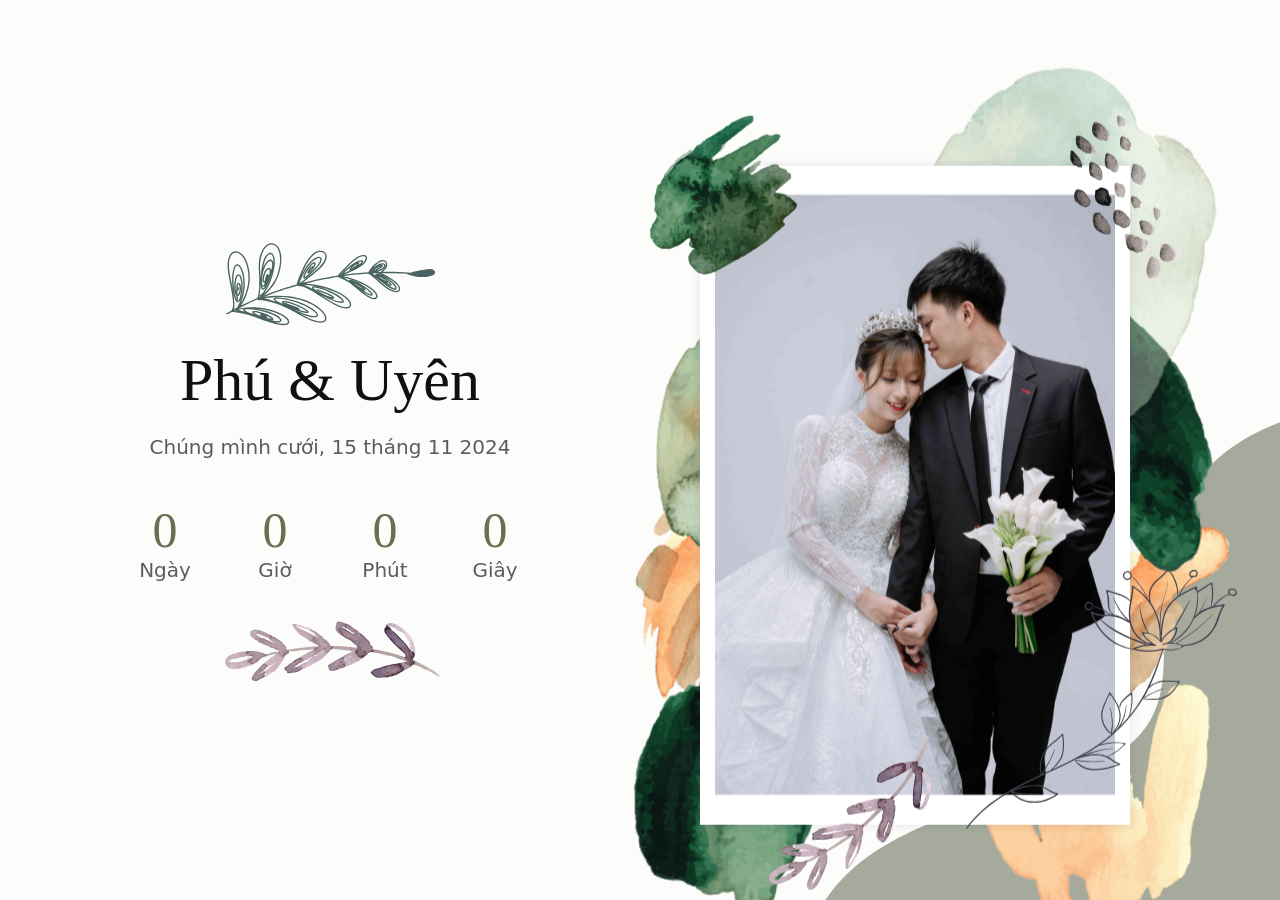
==== index.html @ 3ccbeb2d "update code" ====
<!DOCTYPE html>
<!-- saved from url=(0036)https://vesey.vn/cards/an_lon_nha_2/ -->
<html lang="vi-VN">
  <head>
    <meta http-equiv="Content-Type" content="text/html; charset=UTF-8" />
    <style data-rc-order="prepend" rc-util-key="@ant-design-icons">
      .anticon {
        display: inline-flex;
        align-items: center;
        color: inherit;
        font-style: normal;
        line-height: 0;
        text-align: center;
        text-transform: none;
        vertical-align: -0.125em;
        text-rendering: optimizeLegibility;
        -webkit-font-smoothing: antialiased;
        -moz-osx-font-smoothing: grayscale;
      }

      .anticon > * {
        line-height: 1;
      }

      .anticon svg {
        display: inline-block;
      }

      .anticon::before {
        display: none;
      }

      .anticon .anticon-icon {
        display: block;
      }

      .anticon[tabindex] {
        cursor: pointer;
      }

      .anticon-spin::before,
      .anticon-spin {
        display: inline-block;
        -webkit-animation: loadingCircle 1s infinite linear;
        animation: loadingCircle 1s infinite linear;
      }

      @-webkit-keyframes loadingCircle {
        100% {
          -webkit-transform: rotate(360deg);
          transform: rotate(360deg);
        }
      }

      @keyframes loadingCircle {
        100% {
          -webkit-transform: rotate(360deg);
          transform: rotate(360deg);
        }
      }
    </style>
    <style
      data-rc-order="prependQueue"
      data-rc-priority="-999"
      data-css-hash="f5do9m"
      data-token-hash="1f0slgm"
    >
      :where(.css-4z4arv) a {
        color: #1677ff;
        text-decoration: none;
        background-color: transparent;
        outline: none;
        cursor: pointer;
        transition: color 0.3s;
        -webkit-text-decoration-skip: objects;
      }
      :where(.css-4z4arv) a:hover {
        color: #69b1ff;
      }
      :where(.css-4z4arv) a:active {
        color: #0958d9;
      }
      :where(.css-4z4arv) a:active,
      :where(.css-4z4arv) a:hover {
        text-decoration: none;
        outline: 0;
      }
      :where(.css-4z4arv) a:focus {
        text-decoration: none;
        outline: 0;
      }
      :where(.css-4z4arv) a[disabled] {
        color: rgba(0, 0, 0, 0.25);
        cursor: not-allowed;
      }
    </style>
    <style
      data-rc-order="prependQueue"
      data-rc-priority="-999"
      data-css-hash="k2f51u"
      data-token-hash="1f0slgm"
    >
      :where(.css-4z4arv)[class^="ant-modal"],
      :where(.css-4z4arv)[class*=" ant-modal"] {
        font-family: Inter;
        font-size: 16px;
        box-sizing: border-box;
      }
      :where(.css-4z4arv)[class^="ant-modal"]::before,
      :where(.css-4z4arv)[class*=" ant-modal"]::before,
      :where(.css-4z4arv)[class^="ant-modal"]::after,
      :where(.css-4z4arv)[class*=" ant-modal"]::after {
        box-sizing: border-box;
      }
      :where(.css-4z4arv)[class^="ant-modal"] [class^="ant-modal"],
      :where(.css-4z4arv)[class*=" ant-modal"] [class^="ant-modal"],
      :where(.css-4z4arv)[class^="ant-modal"] [class*=" ant-modal"],
      :where(.css-4z4arv)[class*=" ant-modal"] [class*=" ant-modal"] {
        box-sizing: border-box;
      }
      :where(.css-4z4arv)[class^="ant-modal"] [class^="ant-modal"]::before,
      :where(.css-4z4arv)[class*=" ant-modal"] [class^="ant-modal"]::before,
      :where(.css-4z4arv)[class^="ant-modal"] [class*=" ant-modal"]::before,
      :where(.css-4z4arv)[class*=" ant-modal"] [class*=" ant-modal"]::before,
      :where(.css-4z4arv)[class^="ant-modal"] [class^="ant-modal"]::after,
      :where(.css-4z4arv)[class*=" ant-modal"] [class^="ant-modal"]::after,
      :where(.css-4z4arv)[class^="ant-modal"] [class*=" ant-modal"]::after,
      :where(.css-4z4arv)[class*=" ant-modal"] [class*=" ant-modal"]::after {
        box-sizing: border-box;
      }
      :where(.css-4z4arv).ant-modal-root .ant-modal-wrap-rtl {
        direction: rtl;
      }
      :where(.css-4z4arv).ant-modal-root .ant-modal-centered {
        text-align: center;
      }
      :where(.css-4z4arv).ant-modal-root .ant-modal-centered::before {
        display: inline-block;
        width: 0;
        height: 100%;
        vertical-align: middle;
        content: "";
      }
      :where(.css-4z4arv).ant-modal-root .ant-modal-centered .ant-modal {
        top: 0;
        display: inline-block;
        padding-bottom: 0;
        text-align: start;
        vertical-align: middle;
      }
      @media (max-width: 767px) {
        :where(.css-4z4arv).ant-modal-root .ant-modal {
          max-width: calc(100vw - 16px);
          margin: 8px auto;
        }
        :where(.css-4z4arv).ant-modal-root .ant-modal-centered .ant-modal {
          flex: 1;
        }
      }
      :where(.css-4z4arv).ant-modal {
        box-sizing: border-box;
        margin: 0 auto;
        padding: 0;
        color: #0e2339;
        font-size: 16px;
        line-height: 1.25;
        list-style: none;
        font-family: Inter;
        pointer-events: none;
        position: relative;
        top: 100px;
        width: auto;
        max-width: calc(100vw - 32px);
        padding-bottom: 24px;
      }
      :where(.css-4z4arv).ant-modal .ant-modal-title {
        margin: 0;
        color: #0e2339;
        font-weight: 600;
        font-size: 18px;
        line-height: 1.4444444444444444;
        word-wrap: break-word;
      }
      :where(.css-4z4arv).ant-modal .ant-modal-content {
        position: relative;
        background-color: #ffffff;
        background-clip: padding-box;
        border: 0;
        border-radius: 8px;
        box-shadow: 0 6px 16px 0 rgba(0, 0, 0, 0.08),
          0 3px 6px -4px rgba(0, 0, 0, 0.12), 0 9px 28px 8px rgba(0, 0, 0, 0.05);
        pointer-events: auto;
        padding: 20px 24px;
      }
      :where(.css-4z4arv).ant-modal .ant-modal-close {
        position: absolute;
        top: 7px;
        inset-inline-end: 7px;
        z-index: 1010;
        padding: 0;
        color: rgba(0, 0, 0, 0.45);
        font-weight: 600;
        line-height: 1;
        text-decoration: none;
        background: transparent;
        border-radius: 4px;
        width: 44px;
        height: 44px;
        border: 0;
        outline: 0;
        cursor: pointer;
        transition: color 0.2s, background-color 0.2s;
      }
      :where(.css-4z4arv).ant-modal .ant-modal-close-x {
        display: flex;
        font-size: 18px;
        font-style: normal;
        line-height: 44px;
        justify-content: center;
        text-transform: none;
        text-rendering: auto;
      }
      :where(.css-4z4arv).ant-modal .ant-modal-close:hover {
        color: #0e2339;
        background-color: rgba(0, 0, 0, 0.06);
        text-decoration: none;
      }
      :where(.css-4z4arv).ant-modal .ant-modal-close:active {
        background-color: rgba(0, 0, 0, 0.15);
      }
      :where(.css-4z4arv).ant-modal .ant-modal-close:focus-visible {
        outline: 4px solid #4f46e5;
        outline-offset: 1px;
        transition: outline-offset 0s, outline 0s;
      }
      :where(.css-4z4arv).ant-modal .ant-modal-header {
        color: #0e2339;
        background: #ffffff;
        border-radius: 8px 8px 0 0;
        margin-bottom: 8px;
        padding: 0;
        border-bottom: none;
      }
      :where(.css-4z4arv).ant-modal .ant-modal-body {
        font-size: 16px;
        line-height: 1.25;
        word-wrap: break-word;
        padding: 0;
      }
      :where(.css-4z4arv).ant-modal .ant-modal-footer {
        text-align: end;
        background: transparent;
        margin-top: 12px;
        padding: 0;
        border-top: none;
        border-radius: 0;
      }
      :where(.css-4z4arv).ant-modal .ant-modal-footer > .ant-btn + .ant-btn {
        margin-inline-start: 8px;
      }
      :where(.css-4z4arv).ant-modal .ant-modal-open {
        overflow: hidden;
      }
      :where(.css-4z4arv).ant-modal-pure-panel {
        top: auto;
        padding: 0;
        display: flex;
        flex-direction: column;
      }
      :where(.css-4z4arv).ant-modal-pure-panel .ant-modal-content,
      :where(.css-4z4arv).ant-modal-pure-panel .ant-modal-body,
      :where(.css-4z4arv).ant-modal-pure-panel .ant-modal-confirm-body-wrapper {
        display: flex;
        flex-direction: column;
        flex: auto;
      }
      :where(.css-4z4arv).ant-modal-pure-panel .ant-modal-confirm-body {
        margin-bottom: auto;
      }
      :where(.css-4z4arv).ant-modal-root .ant-modal-wrap-rtl {
        direction: rtl;
      }
      :where(.css-4z4arv).ant-modal-root
        .ant-modal-wrap-rtl
        .ant-modal-confirm-body {
        direction: rtl;
      }
      :where(.css-4z4arv).ant-modal-root .ant-modal.ant-zoom-enter,
      :where(.css-4z4arv).ant-modal-root .ant-modal.ant-zoom-appear {
        transform: none;
        opacity: 0;
        animation-duration: 0.3s;
        user-select: none;
      }
      :where(.css-4z4arv).ant-modal-root
        .ant-modal.ant-zoom-leave
        .ant-modal-content {
        pointer-events: none;
      }
      :where(.css-4z4arv).ant-modal-root .ant-modal-mask {
        position: fixed;
        inset: 0;
        z-index: 1000;
        height: 100%;
        background-color: rgba(0, 0, 0, 0.45);
        pointer-events: none;
      }
      :where(.css-4z4arv).ant-modal-root .ant-modal-mask .ant-modal-hidden {
        display: none;
      }
      :where(.css-4z4arv).ant-modal-root .ant-modal-wrap {
        position: fixed;
        inset: 0;
        z-index: 1000;
        overflow: auto;
        outline: 0;
        -webkit-overflow-scrolling: touch;
      }
      :where(.css-4z4arv).ant-modal-root .ant-fade-enter,
      :where(.css-4z4arv).ant-modal-root .ant-fade-appear {
        animation-duration: 0.2s;
        animation-fill-mode: both;
        animation-play-state: paused;
      }
      :where(.css-4z4arv).ant-modal-root .ant-fade-leave {
        animation-duration: 0.2s;
        animation-fill-mode: both;
        animation-play-state: paused;
      }
      :where(.css-4z4arv).ant-modal-root .ant-fade-enter.ant-fade-enter-active,
      :where(.css-4z4arv).ant-modal-root
        .ant-fade-appear.ant-fade-appear-active {
        animation-name: css-4z4arv-antFadeIn;
        animation-play-state: running;
      }
      :where(.css-4z4arv).ant-modal-root .ant-fade-leave.ant-fade-leave-active {
        animation-name: css-4z4arv-antFadeOut;
        animation-play-state: running;
        pointer-events: none;
      }
      :where(.css-4z4arv).ant-modal-root .ant-fade-enter,
      :where(.css-4z4arv).ant-modal-root .ant-fade-appear {
        opacity: 0;
        animation-timing-function: linear;
      }
      :where(.css-4z4arv).ant-modal-root .ant-fade-leave {
        animation-timing-function: linear;
      }
      :where(.css-4z4arv).ant-zoom-enter,
      :where(.css-4z4arv).ant-zoom-appear {
        animation-duration: 0.2s;
        animation-fill-mode: both;
        animation-play-state: paused;
      }
      :where(.css-4z4arv).ant-zoom-leave {
        animation-duration: 0.2s;
        animation-fill-mode: both;
        animation-play-state: paused;
      }
      :where(.css-4z4arv).ant-zoom-enter.ant-zoom-enter-active,
      :where(.css-4z4arv).ant-zoom-appear.ant-zoom-appear-active {
        animation-name: css-4z4arv-antZoomIn;
        animation-play-state: running;
      }
      :where(.css-4z4arv).ant-zoom-leave.ant-zoom-leave-active {
        animation-name: css-4z4arv-antZoomOut;
        animation-play-state: running;
        pointer-events: none;
      }
      :where(.css-4z4arv).ant-zoom-enter,
      :where(.css-4z4arv).ant-zoom-appear {
        transform: scale(0);
        opacity: 0;
        animation-timing-function: cubic-bezier(0.08, 0.82, 0.17, 1);
      }
      :where(.css-4z4arv).ant-zoom-enter-prepare,
      :where(.css-4z4arv).ant-zoom-appear-prepare {
        transform: none;
      }
      :where(.css-4z4arv).ant-zoom-leave {
        animation-timing-function: cubic-bezier(0.78, 0.14, 0.15, 0.86);
      }
    </style>
    <style
      data-rc-order="prependQueue"
      data-rc-priority="-999"
      data-css-hash="_effect-css-4z4arv-antFadeIn"
    >
      @keyframes css-4z4arv-antFadeIn {
        0% {
          opacity: 0;
        }
        100% {
          opacity: 1;
        }
      }
    </style>
    <style
      data-rc-order="prependQueue"
      data-rc-priority="-999"
      data-css-hash="_effect-css-4z4arv-antFadeOut"
    >
      @keyframes css-4z4arv-antFadeOut {
        0% {
          opacity: 1;
        }
        100% {
          opacity: 0;
        }
      }
    </style>
    <style
      data-rc-order="prependQueue"
      data-rc-priority="-999"
      data-css-hash="_effect-css-4z4arv-antZoomIn"
    >
      @keyframes css-4z4arv-antZoomIn {
        0% {
          transform: scale(0.2);
          opacity: 0;
        }
        100% {
          transform: scale(1);
          opacity: 1;
        }
      }
    </style>
    <style
      data-rc-order="prependQueue"
      data-rc-priority="-999"
      data-css-hash="_effect-css-4z4arv-antZoomOut"
    >
      @keyframes css-4z4arv-antZoomOut {
        0% {
          transform: scale(1);
        }
        100% {
          transform: scale(0.2);
          opacity: 0;
        }
      }
    </style>
    <style
      data-rc-order="prependQueue"
      data-rc-priority="-999"
      data-css-hash="1iuolz2"
      data-token-hash="1f0slgm"
    >
      :where(.css-4z4arv).ant-spin {
        font-family: Inter;
        font-size: 16px;
        box-sizing: border-box;
      }
      :where(.css-4z4arv).ant-spin::before,
      :where(.css-4z4arv).ant-spin::after {
        box-sizing: border-box;
      }
      :where(.css-4z4arv).ant-spin [class^="ant-spin"],
      :where(.css-4z4arv).ant-spin [class*=" ant-spin"] {
        box-sizing: border-box;
      }
      :where(.css-4z4arv).ant-spin [class^="ant-spin"]::before,
      :where(.css-4z4arv).ant-spin [class*=" ant-spin"]::before,
      :where(.css-4z4arv).ant-spin [class^="ant-spin"]::after,
      :where(.css-4z4arv).ant-spin [class*=" ant-spin"]::after {
        box-sizing: border-box;
      }
      :where(.css-4z4arv).ant-spin {
        box-sizing: border-box;
        margin: 0;
        padding: 0;
        color: #4f46e5;
        font-size: 0;
        line-height: 1.25;
        list-style: none;
        font-family: Inter;
        position: absolute;
        display: none;
        text-align: center;
        vertical-align: middle;
        opacity: 0;
        transition: transform 0.3s cubic-bezier(0.78, 0.14, 0.15, 0.86);
      }
      :where(.css-4z4arv).ant-spin-spinning {
        position: static;
        display: inline-block;
        opacity: 1;
      }
      :where(.css-4z4arv).ant-spin .ant-spin-text {
        font-size: 16px;
        padding-top: 7.75px;
      }
      :where(.css-4z4arv).ant-spin-fullscreen {
        position: fixed;
        width: 100vw;
        height: 100vh;
        background-color: rgba(0, 0, 0, 0.45);
        z-index: 1000;
        inset: 0;
        display: flex;
        align-items: center;
        flex-direction: column;
        justify-content: center;
        opacity: 0;
        visibility: hidden;
        transition: all 0.2s;
      }
      :where(.css-4z4arv).ant-spin-fullscreen-show {
        opacity: 1;
        visibility: visible;
      }
      :where(.css-4z4arv).ant-spin-fullscreen .ant-spin-dot .ant-spin-dot-item {
        background-color: #fff;
      }
      :where(.css-4z4arv).ant-spin-fullscreen .ant-spin-text {
        color: #fff;
      }
      :where(.css-4z4arv).ant-spin-nested-loading {
        position: relative;
      }
      :where(.css-4z4arv).ant-spin-nested-loading > div > .ant-spin {
        position: absolute;
        top: 0;
        inset-inline-start: 0;
        z-index: 4;
        display: block;
        width: 100%;
        height: 100%;
        max-height: 400px;
      }
      :where(.css-4z4arv).ant-spin-nested-loading
        > div
        > .ant-spin
        .ant-spin-dot {
        position: absolute;
        top: 50%;
        inset-inline-start: 50%;
        margin: -13.75px;
      }
      :where(.css-4z4arv).ant-spin-nested-loading
        > div
        > .ant-spin
        .ant-spin-text {
        position: absolute;
        top: 50%;
        width: 100%;
        text-shadow: 0 1px 2px #ffffff;
      }
      :where(.css-4z4arv).ant-spin-nested-loading
        > div
        > .ant-spin.ant-spin-show-text
        .ant-spin-dot {
        margin-top: -23.75px;
      }
      :where(.css-4z4arv).ant-spin-nested-loading
        > div
        > .ant-spin-sm
        .ant-spin-dot {
        margin: -9.625px;
      }
      :where(.css-4z4arv).ant-spin-nested-loading
        > div
        > .ant-spin-sm
        .ant-spin-text {
        padding-top: 3.625px;
      }
      :where(.css-4z4arv).ant-spin-nested-loading
        > div
        > .ant-spin-sm.ant-spin-show-text
        .ant-spin-dot {
        margin-top: -19.625px;
      }
      :where(.css-4z4arv).ant-spin-nested-loading
        > div
        > .ant-spin-lg
        .ant-spin-dot {
        margin: -22px;
      }
      :where(.css-4z4arv).ant-spin-nested-loading
        > div
        > .ant-spin-lg
        .ant-spin-text {
        padding-top: 16px;
      }
      :where(.css-4z4arv).ant-spin-nested-loading
        > div
        > .ant-spin-lg.ant-spin-show-text
        .ant-spin-dot {
        margin-top: -32px;
      }
      :where(.css-4z4arv).ant-spin-nested-loading .ant-spin-container {
        position: relative;
        transition: opacity 0.3s;
      }
      :where(.css-4z4arv).ant-spin-nested-loading .ant-spin-container::after {
        position: absolute;
        top: 0;
        inset-inline-end: 0;
        bottom: 0;
        inset-inline-start: 0;
        z-index: 10;
        width: 100%;
        height: 100%;
        background: #ffffff;
        opacity: 0;
        transition: all 0.3s;
        content: "";
        pointer-events: none;
      }
      :where(.css-4z4arv).ant-spin-nested-loading .ant-spin-blur {
        clear: both;
        opacity: 0.5;
        user-select: none;
        pointer-events: none;
      }
      :where(.css-4z4arv).ant-spin-nested-loading .ant-spin-blur::after {
        opacity: 0.4;
        pointer-events: auto;
      }
      :where(.css-4z4arv).ant-spin-tip {
        color: rgba(0, 0, 0, 0.45);
      }
      :where(.css-4z4arv).ant-spin .ant-spin-dot {
        position: relative;
        display: inline-block;
        font-size: 27.5px;
        width: 1em;
        height: 1em;
      }
      :where(.css-4z4arv).ant-spin .ant-spin-dot-item {
        position: absolute;
        display: block;
        width: 12.75px;
        height: 12.75px;
        background-color: #4f46e5;
        border-radius: 100%;
        transform: scale(0.75);
        transform-origin: 50% 50%;
        opacity: 0.3;
        animation-name: css-4z4arv-antSpinMove;
        animation-duration: 1s;
        animation-iteration-count: infinite;
        animation-timing-function: linear;
        animation-direction: alternate;
      }
      :where(.css-4z4arv).ant-spin .ant-spin-dot-item:nth-child(1) {
        top: 0;
        inset-inline-start: 0;
        animation-delay: 0s;
      }
      :where(.css-4z4arv).ant-spin .ant-spin-dot-item:nth-child(2) {
        top: 0;
        inset-inline-end: 0;
        animation-delay: 0.4s;
      }
      :where(.css-4z4arv).ant-spin .ant-spin-dot-item:nth-child(3) {
        inset-inline-end: 0;
        bottom: 0;
        animation-delay: 0.8s;
      }
      :where(.css-4z4arv).ant-spin .ant-spin-dot-item:nth-child(4) {
        bottom: 0;
        inset-inline-start: 0;
        animation-delay: 1.2s;
      }
      :where(.css-4z4arv).ant-spin .ant-spin-dot-spin {
        transform: rotate(45deg);
        animation-name: css-4z4arv-antRotate;
        animation-duration: 1.2s;
        animation-iteration-count: infinite;
        animation-timing-function: linear;
      }
      :where(.css-4z4arv).ant-spin-sm .ant-spin-dot {
        font-size: 19.25px;
      }
      :where(.css-4z4arv).ant-spin-sm .ant-spin-dot i {
        width: 8.625px;
        height: 8.625px;
      }
      :where(.css-4z4arv).ant-spin-lg .ant-spin-dot {
        font-size: 44px;
      }
      :where(.css-4z4arv).ant-spin-lg .ant-spin-dot i {
        width: 20px;
        height: 20px;
      }
      :where(.css-4z4arv).ant-spin.ant-spin-show-text .ant-spin-text {
        display: block;
      }
    </style>
    <style
      data-rc-order="prependQueue"
      data-rc-priority="-999"
      data-css-hash="_effect-css-4z4arv-antSpinMove"
    >
      @keyframes css-4z4arv-antSpinMove {
        to {
          opacity: 1;
        }
      }
    </style>
    <style
      data-rc-order="prependQueue"
      data-rc-priority="-999"
      data-css-hash="_effect-css-4z4arv-antRotate"
    >
      @keyframes css-4z4arv-antRotate {
        to {
          transform: rotate(405deg);
        }
      }
    </style>
    <style
      data-rc-order="prependQueue"
      data-rc-priority="-999"
      data-css-hash="yxun21"
      data-token-hash="101zqmp"
    >
      :where(.css-1okl62o) a {
        color: #1677ff;
        text-decoration: none;
        background-color: transparent;
        outline: none;
        cursor: pointer;
        transition: color 0.3s;
        -webkit-text-decoration-skip: objects;
      }
      :where(.css-1okl62o) a:hover {
        color: #69b1ff;
      }
      :where(.css-1okl62o) a:active {
        color: #0958d9;
      }
      :where(.css-1okl62o) a:active,
      :where(.css-1okl62o) a:hover {
        text-decoration: none;
        outline: 0;
      }
      :where(.css-1okl62o) a:focus {
        text-decoration: none;
        outline: 0;
      }
      :where(.css-1okl62o) a[disabled] {
        color: rgba(0, 0, 0, 0.25);
        cursor: not-allowed;
      }
    </style>
    <style
      data-rc-order="prependQueue"
      data-rc-priority="-999"
      data-css-hash="qofdtq"
      data-token-hash="101zqmp"
    >
      :where(.css-1okl62o)[class^="ant-message"],
      :where(.css-1okl62o)[class*=" ant-message"] {
        font-family: -apple-system, BlinkMacSystemFont, "Segoe UI", Roboto,
          "Helvetica Neue", Arial, "Noto Sans", sans-serif, "Apple Color Emoji",
          "Segoe UI Emoji", "Segoe UI Symbol", "Noto Color Emoji";
        font-size: 14px;
        box-sizing: border-box;
      }
      :where(.css-1okl62o)[class^="ant-message"]::before,
      :where(.css-1okl62o)[class*=" ant-message"]::before,
      :where(.css-1okl62o)[class^="ant-message"]::after,
      :where(.css-1okl62o)[class*=" ant-message"]::after {
        box-sizing: border-box;
      }
      :where(.css-1okl62o)[class^="ant-message"] [class^="ant-message"],
      :where(.css-1okl62o)[class*=" ant-message"] [class^="ant-message"],
      :where(.css-1okl62o)[class^="ant-message"] [class*=" ant-message"],
      :where(.css-1okl62o)[class*=" ant-message"] [class*=" ant-message"] {
        box-sizing: border-box;
      }
      :where(.css-1okl62o)[class^="ant-message"] [class^="ant-message"]::before,
      :where(.css-1okl62o)[class*=" ant-message"]
        [class^="ant-message"]::before,
      :where(.css-1okl62o)[class^="ant-message"]
        [class*=" ant-message"]::before,
      :where(.css-1okl62o)[class*=" ant-message"]
        [class*=" ant-message"]::before,
      :where(.css-1okl62o)[class^="ant-message"] [class^="ant-message"]::after,
      :where(.css-1okl62o)[class*=" ant-message"] [class^="ant-message"]::after,
      :where(.css-1okl62o)[class^="ant-message"] [class*=" ant-message"]::after,
      :where(.css-1okl62o)[class*=" ant-message"]
        [class*=" ant-message"]::after {
        box-sizing: border-box;
      }
      :where(.css-1okl62o).ant-message {
        box-sizing: border-box;
        margin: 0;
        padding: 0;
        color: rgba(0, 0, 0, 0.88);
        font-size: 14px;
        line-height: 1.5714285714285714;
        list-style: none;
        font-family: -apple-system, BlinkMacSystemFont, "Segoe UI", Roboto,
          "Helvetica Neue", Arial, "Noto Sans", sans-serif, "Apple Color Emoji",
          "Segoe UI Emoji", "Segoe UI Symbol", "Noto Color Emoji";
        position: fixed;
        top: 8px;
        width: 100%;
        pointer-events: none;
        z-index: 2010;
      }
      :where(.css-1okl62o).ant-message .ant-message-move-up {
        animation-fill-mode: forwards;
      }
      :where(.css-1okl62o).ant-message .ant-message-move-up-appear,
      :where(.css-1okl62o).ant-message .ant-message-move-up-enter {
        animation-name: css-1okl62o-MessageMoveIn;
        animation-duration: 0.3s;
        animation-play-state: paused;
        animation-timing-function: cubic-bezier(0.78, 0.14, 0.15, 0.86);
      }
      :where(.css-1okl62o).ant-message
        .ant-message-move-up-appear.ant-message-move-up-appear-active,
      :where(.css-1okl62o).ant-message
        .ant-message-move-up-enter.ant-message-move-up-enter-active {
        animation-play-state: running;
      }
      :where(.css-1okl62o).ant-message .ant-message-move-up-leave {
        animation-name: css-1okl62o-MessageMoveOut;
        animation-duration: 0.3s;
        animation-play-state: paused;
        animation-timing-function: cubic-bezier(0.78, 0.14, 0.15, 0.86);
      }
      :where(.css-1okl62o).ant-message
        .ant-message-move-up-leave.ant-message-move-up-leave-active {
        animation-play-state: running;
      }
      :where(.css-1okl62o).ant-message-rtl {
        direction: rtl;
      }
      :where(.css-1okl62o).ant-message-rtl span {
        direction: rtl;
      }
      :where(.css-1okl62o).ant-message .ant-message-notice-wrapper {
        padding: 8px;
        text-align: center;
      }
      :where(.css-1okl62o).ant-message
        .ant-message-notice-wrapper
        .ant-message-custom-content
        > .anticon {
        vertical-align: text-bottom;
        margin-inline-end: 8px;
        font-size: 16px;
      }
      :where(.css-1okl62o).ant-message
        .ant-message-notice-wrapper
        .ant-message-notice-content {
        display: inline-block;
        padding: 9px 12px;
        background: #ffffff;
        border-radius: 8px;
        box-shadow: 0 6px 16px 0 rgba(0, 0, 0, 0.08),
          0 3px 6px -4px rgba(0, 0, 0, 0.12), 0 9px 28px 8px rgba(0, 0, 0, 0.05);
        pointer-events: all;
      }
      :where(.css-1okl62o).ant-message
        .ant-message-notice-wrapper
        .ant-message-success
        > .anticon {
        color: #52c41a;
      }
      :where(.css-1okl62o).ant-message
        .ant-message-notice-wrapper
        .ant-message-error
        > .anticon {
        color: #ff4d4f;
      }
      :where(.css-1okl62o).ant-message
        .ant-message-notice-wrapper
        .ant-message-warning
        > .anticon {
        color: #faad14;
      }
      :where(.css-1okl62o).ant-message
        .ant-message-notice-wrapper
        .ant-message-info
        > .anticon,
      :where(.css-1okl62o).ant-message
        .ant-message-notice-wrapper
        .ant-message-loading
        > .anticon {
        color: #1677ff;
      }
      :where(.css-1okl62o).ant-message-notice-pure-panel {
        padding: 0;
        text-align: start;
      }
      :where(.css-1okl62o).ant-message-notice-pure-panel
        .ant-message-custom-content
        > .anticon {
        vertical-align: text-bottom;
        margin-inline-end: 8px;
        font-size: 16px;
      }
      :where(.css-1okl62o).ant-message-notice-pure-panel
        .ant-message-notice-content {
        display: inline-block;
        padding: 9px 12px;
        background: #ffffff;
        border-radius: 8px;
        box-shadow: 0 6px 16px 0 rgba(0, 0, 0, 0.08),
          0 3px 6px -4px rgba(0, 0, 0, 0.12), 0 9px 28px 8px rgba(0, 0, 0, 0.05);
        pointer-events: all;
      }
      :where(.css-1okl62o).ant-message-notice-pure-panel
        .ant-message-success
        > .anticon {
        color: #52c41a;
      }
      :where(.css-1okl62o).ant-message-notice-pure-panel
        .ant-message-error
        > .anticon {
        color: #ff4d4f;
      }
      :where(.css-1okl62o).ant-message-notice-pure-panel
        .ant-message-warning
        > .anticon {
        color: #faad14;
      }
      :where(.css-1okl62o).ant-message-notice-pure-panel
        .ant-message-info
        > .anticon,
      :where(.css-1okl62o).ant-message-notice-pure-panel
        .ant-message-loading
        > .anticon {
        color: #1677ff;
      }
    </style>
    <style
      data-rc-order="prependQueue"
      data-rc-priority="-999"
      data-css-hash="_effect-css-1okl62o-MessageMoveIn"
    >
      @keyframes css-1okl62o-MessageMoveIn {
        0% {
          padding: 0;
          transform: translateY(-100%);
          opacity: 0;
        }
        100% {
          padding: 8px;
          transform: translateY(0);
          opacity: 1;
        }
      }
    </style>
    <style
      data-rc-order="prependQueue"
      data-rc-priority="-999"
      data-css-hash="_effect-css-1okl62o-MessageMoveOut"
    >
      @keyframes css-1okl62o-MessageMoveOut {
        0% {
          max-height: 150px;
          padding: 8px;
          opacity: 1;
        }
        100% {
          max-height: 0;
          padding: 0;
          opacity: 0;
        }
      }
    </style>
    <style
      data-rc-order="prependQueue"
      data-css-hash="umq6rs"
      data-token-hash="101zqmp"
    >
      .anticon {
        display: inline-flex;
        align-items: center;
        color: inherit;
        font-style: normal;
        line-height: 0;
        text-align: center;
        text-transform: none;
        vertical-align: -0.125em;
        text-rendering: optimizeLegibility;
        -webkit-font-smoothing: antialiased;
        -moz-osx-font-smoothing: grayscale;
      }
      .anticon > * {
        line-height: 1;
      }
      .anticon svg {
        display: inline-block;
      }
      .anticon .anticon .anticon-icon {
        display: block;
      }
    </style>
    <style
      data-rc-order="prependQueue"
      data-css-hash="70yzuz"
      data-token-hash="1f0slgm"
    >
      .anticon {
        display: inline-flex;
        align-items: center;
        color: inherit;
        font-style: normal;
        line-height: 0;
        text-align: center;
        text-transform: none;
        vertical-align: -0.125em;
        text-rendering: optimizeLegibility;
        -webkit-font-smoothing: antialiased;
        -moz-osx-font-smoothing: grayscale;
      }
      .anticon > * {
        line-height: 1;
      }
      .anticon svg {
        display: inline-block;
      }
      .anticon .anticon .anticon-icon {
        display: block;
      }
    </style>
    <!-- <meta
      name="facebook-domain-verification"
      content="uel1swz0ra6li3xf54dh54crtvix6v"
    /> -->
    <!-- <meta name="viewport" content="width=device-width,initial-scale=1" /> -->
    <link rel="apple-touch-icon" href="https://vesey.vn/apple-touch-icon.png" />
    <link
      rel="icon"
      type="image/png"
      sizes="32x32"
      href="https://vesey.vn/favicon-32x32.png"
    />
    <link
      rel="icon"
      type="image/png"
      sizes="16x16"
      href="https://vesey.vn/favicon-16x16.png"
    />
    <link rel="icon" href="https://vesey.vn/favicon.ico" />
    <title>
      Đức @ Tài | Thiệp cưới online | Tạo thiệp cưới điện tử | vesey.vn
    </title>
    <!-- <meta name="robots" content="index,follow" />
    <meta name="description" content="Chúng mình cưới - 10/10/2024 00:03" />
    <meta property="og:title" content="Đức @ Tài" />
    <meta
      property="og:description"
      content="Chúng mình cưới - 10/10/2024 00:03"
    />
    <meta property="og:locale" content="vi-VN" />
    <meta property="og:site_name" content="Vesey.vn" />
    <meta name="next-head-count" content="14" /> -->
    <link
      data-next-font=""
      rel="preconnect"
      href="https://vesey.vn/"
      crossorigin="anonymous"
    />
    <link
      rel="preload"
      href="./Đức @ Tài _ Thiệp cưới online _ Tạo thiệp cưới điện tử _ vesey.vn_files/a5a7d7f2d8b48456.css"
      as="style"
    />
    <link
      rel="stylesheet"
      href="./Đức @ Tài _ Thiệp cưới online _ Tạo thiệp cưới điện tử _ vesey.vn_files/a5a7d7f2d8b48456.css"
      data-n-g=""
    />
    <noscript data-n-css=""></noscript>
    <script
      defer=""
      nomodule=""
      src="./Đức @ Tài _ Thiệp cưới online _ Tạo thiệp cưới điện tử _ vesey.vn_files/polyfills-c67a75d1b6f99dc8.js"
    ></script>
    <script
      src="./Đức @ Tài _ Thiệp cưới online _ Tạo thiệp cưới điện tử _ vesey.vn_files/webpack-0696408433a4bb82.js"
      defer=""
    ></script>
    <script
      src="./Đức @ Tài _ Thiệp cưới online _ Tạo thiệp cưới điện tử _ vesey.vn_files/framework-ca706bf673a13738.js"
      defer=""
    ></script>
    <script
      src="./Đức @ Tài _ Thiệp cưới online _ Tạo thiệp cưới điện tử _ vesey.vn_files/main-94cdf475e0289128.js"
      defer=""
    ></script>
    <script
      src="./Đức @ Tài _ Thiệp cưới online _ Tạo thiệp cưới điện tử _ vesey.vn_files/_app-53f41f197775aaed.js"
      defer=""
    ></script>
    <script
      src="./Đức @ Tài _ Thiệp cưới online _ Tạo thiệp cưới điện tử _ vesey.vn_files/2962-ab1cfeb144782d95.js"
      defer=""
    ></script>
    <script
      src="./Đức @ Tài _ Thiệp cưới online _ Tạo thiệp cưới điện tử _ vesey.vn_files/[slug]-4111c38726e47059.js"
      defer=""
    ></script>
    <script
      src="./Đức @ Tài _ Thiệp cưới online _ Tạo thiệp cưới điện tử _ vesey.vn_files/_buildManifest.js"
      defer=""
    ></script>
    <script
      src="./Đức @ Tài _ Thiệp cưới online _ Tạo thiệp cưới điện tử _ vesey.vn_files/_ssgManifest.js"
      defer=""
    ></script>
    <script
      src="./Đức @ Tài _ Thiệp cưới online _ Tạo thiệp cưới điện tử _ vesey.vn_files/script.js"
      defer=""
      data-sdkn="@vercel/speed-insights/next"
      data-sdkv="1.0.1"
      data-route="/cards/[slug]/"
    ></script>
  </head>
  <body class="pace-done">
    <div class="pace pace-inactive">
      <div
        class="pace-progress"
        data-progress-text="100%"
        data-progress="99"
        style="transform: translate3d(100%, 0px, 0px)"
      >
        <div class="pace-progress-inner"></div>
      </div>
      <div class="pace-activity"></div>
    </div>
    <div id="__next">
      <link
        rel="stylesheet"
        href="./Đức @ Tài _ Thiệp cưới online _ Tạo thiệp cưới điện tử _ vesey.vn_files/pace-theme-default.min.css"
      /><!--$--><!--/$-->
      <div class="ant-spin-nested-loading css-4z4arv">
        <div class="ant-spin-container">
          <div class="h-screen w-full overflow-hidden">
            <iframe
              class="h-screen border-0 w-full"
              src="./Đức @ Tài _ Thiệp cưới online _ Tạo thiệp cưới điện tử _ vesey.vn_files/live-html.html"
            ></iframe>
          </div>
        </div>
      </div>
    </div>
    <script id="__NEXT_DATA__" type="application/json">
      {
        "props": {
          "pageProps": {
            "ogData": {
              "name": "Đức @ Tài",
              "image": null,
              "description": "Chúng mình cưới - 10/10/2024 00:03"
            }
          },
          "__N_SSP": true
        },
        "page": "/cards/[slug]",
        "query": { "slug": "an_lon_nha_2" },
        "buildId": "7BO8J3ctAwbXWuVUl7z53",
        "isFallback": false,
        "isExperimentalCompile": false,
        "gssp": true,
        "scriptLoader": []
      }
    </script>
    <script
      src="./Đức @ Tài _ Thiệp cưới online _ Tạo thiệp cưới điện tử _ vesey.vn_files/pace.min.js"
      data-nscript="afterInteractive"
    ></script>
    <script id="_next-gtm-init" data-nscript="afterInteractive">
      (function (w, l) {
        w[l] = w[l] || [];
        w[l].push({ "gtm.start": new Date().getTime(), event: "gtm.js" });
      })(window, "dataLayer");
    </script>
    <script
      src="./Đức @ Tài _ Thiệp cưới online _ Tạo thiệp cưới điện tử _ vesey.vn_files/gtm.js"
      id="_next-gtm"
      data-ntpc="GTM"
      data-nscript="afterInteractive"
    ></script>
    <script id="_next-ga-init" data-nscript="afterInteractive">
      window["dataLayer"] = window["dataLayer"] || [];
      function gtag() {
        window["dataLayer"].push(arguments);
      }
      gtag("js", new Date());

      gtag("config", "G-9B46FHDMW6");
    </script>
    <script
      src="./Đức @ Tài _ Thiệp cưới online _ Tạo thiệp cưới điện tử _ vesey.vn_files/js"
      id="_next-ga"
      data-nscript="afterInteractive"
    ></script>
    <next-route-announcer
      ><p
        aria-live="assertive"
        id="__next-route-announcer__"
        role="alert"
        style="
          border: 0px;
          clip: rect(0px, 0px, 0px, 0px);
          height: 1px;
          margin: -1px;
          overflow: hidden;
          padding: 0px;
          position: absolute;
          top: 0px;
          width: 1px;
          white-space: nowrap;
          overflow-wrap: normal;
        "
      ></p
    ></next-route-announcer>
  </body>
</html>
---- Đức @ Tài _ Thiệp cưới online _ Tạo thiệp cưới điện tử _ vesey.vn_files/a5a7d7f2d8b48456.css ----
@import url("https://fonts.googleapis.com/css2?family=Inter:wght@300;400;500;600;800&family=Open+Sans:ital,wght@0,300..800;1,300..800&display=swap");html{font-family:Inter,sans-serif}body{overflow-x:hidden}a{-webkit-text-decoration-line:none;text-decoration-line:none}.container{padding-left:1rem;padding-right:1rem}@media (min-width:640px){.container{padding-left:0;padding-right:0}}*,:after,:before{--tw-border-spacing-x:0;--tw-border-spacing-y:0;--tw-translate-x:0;--tw-translate-y:0;--tw-rotate:0;--tw-skew-x:0;--tw-skew-y:0;--tw-scale-x:1;--tw-scale-y:1;--tw-pan-x: ;--tw-pan-y: ;--tw-pinch-zoom: ;--tw-scroll-snap-strictness:proximity;--tw-ordinal: ;--tw-slashed-zero: ;--tw-numeric-figure: ;--tw-numeric-spacing: ;--tw-numeric-fraction: ;--tw-ring-inset: ;--tw-ring-offset-width:0px;--tw-ring-offset-color:#fff;--tw-ring-color:rgba(66,153,225,.5);--tw-ring-offset-shadow:0 0 #0000;--tw-ring-shadow:0 0 #0000;--tw-shadow:0 0 #0000;--tw-shadow-colored:0 0 #0000;--tw-blur: ;--tw-brightness: ;--tw-contrast: ;--tw-grayscale: ;--tw-hue-rotate: ;--tw-invert: ;--tw-saturate: ;--tw-sepia: ;--tw-drop-shadow: ;--tw-backdrop-blur: ;--tw-backdrop-brightness: ;--tw-backdrop-contrast: ;--tw-backdrop-grayscale: ;--tw-backdrop-hue-rotate: ;--tw-backdrop-invert: ;--tw-backdrop-opacity: ;--tw-backdrop-saturate: ;--tw-backdrop-sepia: }::backdrop{--tw-border-spacing-x:0;--tw-border-spacing-y:0;--tw-translate-x:0;--tw-translate-y:0;--tw-rotate:0;--tw-skew-x:0;--tw-skew-y:0;--tw-scale-x:1;--tw-scale-y:1;--tw-pan-x: ;--tw-pan-y: ;--tw-pinch-zoom: ;--tw-scroll-snap-strictness:proximity;--tw-ordinal: ;--tw-slashed-zero: ;--tw-numeric-figure: ;--tw-numeric-spacing: ;--tw-numeric-fraction: ;--tw-ring-inset: ;--tw-ring-offset-width:0px;--tw-ring-offset-color:#fff;--tw-ring-color:rgba(66,153,225,.5);--tw-ring-offset-shadow:0 0 #0000;--tw-ring-shadow:0 0 #0000;--tw-shadow:0 0 #0000;--tw-shadow-colored:0 0 #0000;--tw-blur: ;--tw-brightness: ;--tw-contrast: ;--tw-grayscale: ;--tw-hue-rotate: ;--tw-invert: ;--tw-saturate: ;--tw-sepia: ;--tw-drop-shadow: ;--tw-backdrop-blur: ;--tw-backdrop-brightness: ;--tw-backdrop-contrast: ;--tw-backdrop-grayscale: ;--tw-backdrop-hue-rotate: ;--tw-backdrop-invert: ;--tw-backdrop-opacity: ;--tw-backdrop-saturate: ;--tw-backdrop-sepia: }a{color:rgb(99 102 241/var(--tw-text-opacity))}a,a:hover{--tw-text-opacity:1}a:hover{color:rgb(79 70 229/var(--tw-text-opacity))}a{font-weight:500}.container{width:100%}@media (min-width:640px){.container{max-width:640px}}@media (min-width:768px){.container{max-width:768px}}@media (min-width:1024px){.container{max-width:1024px}}@media (min-width:1280px){.container{max-width:1280px}}@media (min-width:1536px){.container{max-width:1536px}}.sr-only{clip:rect(0,0,0,0);border-width:0;height:1px;margin:-1px;overflow:hidden;padding:0;position:absolute;white-space:nowrap;width:1px}.pointer-events-none{pointer-events:none}.pointer-events-auto{pointer-events:auto}.\!visible{visibility:visible!important}.visible{visibility:visible}.invisible{visibility:hidden}.static{position:static}.fixed{position:fixed}.absolute{position:absolute}.relative{position:relative}.sticky{position:sticky}.-inset-0{inset:0}.-inset-0\.5{inset:-.125rem}.inset-0{inset:0}.inset-x-0{left:0;right:0}.inset-y-0{top:0}.bottom-0,.inset-y-0{bottom:0}.left-0{left:0}.left-2\/4{left:50%}.left-\[10px\]{left:10px}.left-\[256px\]{left:256px}.left-\[50\%\]{left:50%}.right-0{right:0}.right-\[15px\]{right:15px}.right-\[30px\]{right:30px}.right-\[calc\(28rem\)\]{right:28rem}.right-\[calc\(32rem\)\]{right:32rem}.top-0{top:0}.top-\[20px\]{top:20px}.top-\[27px\]{top:27px}.top-\[7px\]{top:7px}.top-\[8dvh\]{top:8dvh}.isolate{isolation:isolate}.-z-10{z-index:-10}.z-10{z-index:10}.z-20{z-index:20}.z-50{z-index:50}.z-\[2009\]{z-index:2009}.z-\[999\]{z-index:999}.order-none{order:0}.col-span-2{grid-column:span 2/span 2}.col-span-6{grid-column:span 6/span 6}.-m-1{margin:-.25rem}.-m-1\.5{margin:-.375rem}.-m-2{margin:-.5rem}.-m-px{margin:-1px}.m-0{margin:0}.m-4{margin:1rem}.m-\[1px\]{margin:1px}.m-\[1rem\]{margin:1rem}.-mx-3{margin-left:-.75rem;margin-right:-.75rem}.-my-6{margin-bottom:-1.5rem;margin-top:-1.5rem}.mx-0{margin-left:0;margin-right:0}.mx-1{margin-left:.25rem;margin-right:.25rem}.mx-2{margin-left:.5rem;margin-right:.5rem}.mx-4{margin-left:1rem;margin-right:1rem}.mx-auto{margin-left:auto;margin-right:auto}.my-1{margin-bottom:.25rem;margin-top:.25rem}.my-16{margin-bottom:4rem;margin-top:4rem}.my-2{margin-bottom:.5rem;margin-top:.5rem}.my-4{margin-bottom:1rem;margin-top:1rem}.my-6{margin-bottom:1.5rem;margin-top:1.5rem}.my-7{margin-bottom:1.75rem;margin-top:1.75rem}.my-8{margin-bottom:2rem;margin-top:2rem}.\!mt-2{margin-top:.5rem!important}.-mt-8{margin-top:-2rem}.-mt-\[50px\]{margin-top:-50px}.mb-10{margin-bottom:2.5rem}.mb-2{margin-bottom:.5rem}.mb-20{margin-bottom:5rem}.mb-4{margin-bottom:1rem}.mb-5{margin-bottom:1.25rem}.mb-6{margin-bottom:1.5rem}.mb-8{margin-bottom:2rem}.ml-0{margin-left:0}.ml-3{margin-left:.75rem}.ml-4{margin-left:1rem}.mr-0{margin-right:0}.mr-1{margin-right:.25rem}.mr-2{margin-right:.5rem}.mr-3{margin-right:.75rem}.mt-0{margin-top:0}.mt-1{margin-top:.25rem}.mt-10{margin-top:2.5rem}.mt-12{margin-top:3rem}.mt-16{margin-top:4rem}.mt-2{margin-top:.5rem}.mt-20{margin-top:5rem}.mt-24{margin-top:6rem}.mt-3{margin-top:.75rem}.mt-32{margin-top:8rem}.mt-36{margin-top:9rem}.mt-4{margin-top:1rem}.mt-40{margin-top:10rem}.mt-5{margin-top:1.25rem}.mt-56{margin-top:14rem}.mt-6{margin-top:1.5rem}.mt-7{margin-top:1.75rem}.mt-8{margin-top:2rem}.mt-\[-3px\]{margin-top:-3px}.mt-\[-5px\]{margin-top:-5px}.mt-\[150px\]{margin-top:150px}.mt-\[50px\]{margin-top:50px}.box-border{box-sizing:border-box}.line-clamp-3{-webkit-box-orient:vertical;-webkit-line-clamp:3;display:-webkit-box;overflow:hidden}.block{display:block}.inline-block{display:inline-block}.inline{display:inline}.flex{display:flex}.inline-flex{display:inline-flex}.table{display:table}.flow-root{display:flow-root}.grid{display:grid}.\!hidden{display:none!important}.hidden{display:none}.\!h-\[100dvh\]{height:100dvh!important}.h-10{height:2.5rem}.h-11{height:2.75rem}.h-16{height:4rem}.h-24{height:6rem}.h-5{height:1.25rem}.h-6{height:1.5rem}.h-7{height:1.75rem}.h-8{height:2rem}.h-\[0\.9rem\]{height:.9rem}.h-\[100px\]{height:100px}.h-\[120px\]{height:120px}.h-\[200px\]{height:200px}.h-\[20px\]{height:20px}.h-\[300px\]{height:300px}.h-\[35px\]{height:35px}.h-\[400px\]{height:400px}.h-\[64rem\]{height:64rem}.h-\[calc\(100vh-101px\)\]{height:calc(100vh - 101px)}.h-\[calc\(100vh-77px\)\]{height:calc(100vh - 77px)}.h-auto{height:auto}.h-full{height:100%}.h-px{height:1px}.h-screen{height:100vh;height:100dvh}.min-h-\[450px\]{min-height:450px}.min-h-screen{min-height:100vh}.\!w-full{width:100%!important}.w-10{width:2.5rem}.w-11{width:2.75rem}.w-24{width:6rem}.w-44{width:11rem}.w-5{width:1.25rem}.w-6{width:1.5rem}.w-80{width:20rem}.w-\[130px\]{width:130px}.w-\[200px\]{width:200px}.w-\[20px\]{width:20px}.w-\[256px\]{width:256px}.w-\[300px\]{width:300px}.w-\[350px\]{width:350px}.w-\[35px\]{width:35px}.w-auto{width:auto}.w-full{width:100%}.w-px{width:1px}.min-w-\[170px\]{min-width:170px}.min-w-\[300px\]{min-width:300px}.min-w-\[800px\]{min-width:800px}.min-w-\[9\.5rem\]{min-width:9.5rem}.min-w-full{min-width:100%}.max-w-2xl{max-width:42rem}.max-w-3xl{max-width:48rem}.max-w-4xl{max-width:56rem}.max-w-6xl{max-width:72rem}.max-w-7xl{max-width:80rem}.max-w-\[80\%\]{max-width:80%}.max-w-\[9\.5rem\]{max-width:9.5rem}.max-w-full{max-width:100%}.max-w-none{max-width:none}.max-w-screen-xl{max-width:1280px}.max-w-sm{max-width:24rem}.max-w-xl{max-width:36rem}.flex-1{flex:1 1 0%}.flex-\[\.3\]{flex:.3}.flex-\[\.7\]{flex:.7}.flex-auto{flex:1 1 auto}.flex-none{flex:none}.shrink{flex-shrink:1}.shrink-0{flex-shrink:0}.grow{flex-grow:1}.translate-x-\[-256px\]{--tw-translate-x:-256px}.translate-x-\[-256px\],.translate-x-\[-50\%\]{transform:translate(var(--tw-translate-x),var(--tw-translate-y)) rotate(var(--tw-rotate)) skewX(var(--tw-skew-x)) skewY(var(--tw-skew-y)) scaleX(var(--tw-scale-x)) scaleY(var(--tw-scale-y))}.translate-x-\[-50\%\]{--tw-translate-x:-50%}.rotate-\[30deg\]{--tw-rotate:30deg}.rotate-\[30deg\],.transform{transform:translate(var(--tw-translate-x),var(--tw-translate-y)) rotate(var(--tw-rotate)) skewX(var(--tw-skew-x)) skewY(var(--tw-skew-y)) scaleX(var(--tw-scale-x)) scaleY(var(--tw-scale-y))}.transform-gpu{transform:translate3d(var(--tw-translate-x),var(--tw-translate-y),0) rotate(var(--tw-rotate)) skewX(var(--tw-skew-x)) skewY(var(--tw-skew-y)) scaleX(var(--tw-scale-x)) scaleY(var(--tw-scale-y))}.animate-\[glow_2s_linear_infinite\]{animation:glow 2s linear infinite}.cursor-not-allowed{cursor:not-allowed}.cursor-pointer{cursor:pointer}.select-none{-webkit-user-select:none;-moz-user-select:none;user-select:none}.resize{resize:both}.list-decimal{list-style-type:decimal}.list-none{list-style-type:none}.\!appearance-none{-webkit-appearance:none!important;-moz-appearance:none!important;appearance:none!important}.grid-cols-1{grid-template-columns:repeat(1,minmax(0,1fr))}.grid-cols-2{grid-template-columns:repeat(2,minmax(0,1fr))}.grid-rows-3{grid-template-rows:repeat(3,minmax(0,1fr))}.flex-row{flex-direction:row}.flex-col{flex-direction:column}.flex-col-reverse{flex-direction:column-reverse}.items-start{align-items:flex-start}.items-end{align-items:flex-end}.items-center{align-items:center}.items-baseline{align-items:baseline}.justify-start{justify-content:flex-start}.justify-end{justify-content:flex-end}.justify-center{justify-content:center}.justify-between{justify-content:space-between}.justify-items-center{justify-items:center}.gap-2{gap:.5rem}.gap-4{gap:1rem}.gap-6{gap:1.5rem}.gap-8{gap:2rem}.gap-x-1{-moz-column-gap:.25rem;column-gap:.25rem}.gap-x-12{-moz-column-gap:3rem;column-gap:3rem}.gap-x-14{-moz-column-gap:3.5rem;column-gap:3.5rem}.gap-x-16{-moz-column-gap:4rem;column-gap:4rem}.gap-x-2{-moz-column-gap:.5rem;column-gap:.5rem}.gap-x-20{-moz-column-gap:5rem;column-gap:5rem}.gap-x-3{-moz-column-gap:.75rem;column-gap:.75rem}.gap-x-4{-moz-column-gap:1rem;column-gap:1rem}.gap-x-5{-moz-column-gap:1.25rem;column-gap:1.25rem}.gap-x-6{-moz-column-gap:1.5rem;column-gap:1.5rem}.gap-x-7{-moz-column-gap:1.75rem;column-gap:1.75rem}.gap-x-8{-moz-column-gap:2rem;column-gap:2rem}.gap-y-12{row-gap:3rem}.gap-y-16{row-gap:4rem}.gap-y-2{row-gap:.5rem}.gap-y-20{row-gap:5rem}.gap-y-3{row-gap:.75rem}.gap-y-4{row-gap:1rem}.gap-y-6{row-gap:1.5rem}.gap-y-8{row-gap:2rem}.divide-y>:not([hidden])~:not([hidden]){--tw-divide-y-reverse:0;border-bottom-width:calc(1px*var(--tw-divide-y-reverse));border-top-width:calc(1px*(1 - var(--tw-divide-y-reverse)))}.divide-gray-200>:not([hidden])~:not([hidden]){--tw-divide-opacity:1;border-color:rgb(237 242 247/var(--tw-divide-opacity))}.self-end{align-self:flex-end}.self-center{align-self:center}.overflow-auto{overflow:auto}.overflow-hidden{overflow:hidden}.overflow-visible{overflow:visible}.overflow-scroll{overflow:scroll}.overflow-y-auto{overflow-y:auto}.whitespace-nowrap{white-space:nowrap}.whitespace-pre-wrap{white-space:pre-wrap}.break-all{word-break:break-all}.\!rounded{border-radius:.25rem!important}.\!rounded-lg{border-radius:.5rem!important}.rounded{border-radius:.25rem}.rounded-2xl{border-radius:1rem}.rounded-3xl{border-radius:1.5rem}.rounded-\[20px\]{border-radius:20px}.rounded-\[5px\]{border-radius:5px}.rounded-\[6px\]{border-radius:6px}.rounded-\[8px\]{border-radius:8px}.rounded-full{border-radius:9999px}.rounded-lg{border-radius:.5rem}.rounded-md{border-radius:.375rem}.rounded-sm{border-radius:.125rem}.rounded-xl{border-radius:.75rem}.rounded-b-none{border-bottom-left-radius:0;border-bottom-right-radius:0}.rounded-b-sm{border-bottom-left-radius:.125rem;border-bottom-right-radius:.125rem}.rounded-t-lg{border-top-left-radius:.5rem;border-top-right-radius:.5rem}.\!border{border-width:1px!important}.border{border-width:1px}.border-0{border-width:0}.border-2{border-width:2px}.border-4{border-width:4px}.border-\[0\]{border-width:0}.border-\[1px\]{border-width:1px}.border-b-\[1px\]{border-bottom-width:1px}.border-l-\[1px\]{border-left-width:1px}.border-r{border-right-width:1px}.border-t,.border-t-\[1px\]{border-top-width:1px}.\!border-solid{border-style:solid!important}.border-solid{border-style:solid}.border-dashed{border-style:dashed}.border-none{border-style:none}.\!border-gray-300{--tw-border-opacity:1!important;border-color:rgb(226 232 240/var(--tw-border-opacity))!important}.border-\[\#e5e7eb\]{--tw-border-opacity:1;border-color:rgb(229 231 235/var(--tw-border-opacity))}.border-\[\#eee\]{--tw-border-opacity:1;border-color:rgb(238 238 238/var(--tw-border-opacity))}.border-gray-100{--tw-border-opacity:1;border-color:rgb(247 250 252/var(--tw-border-opacity))}.border-gray-200{--tw-border-opacity:1;border-color:rgb(237 242 247/var(--tw-border-opacity))}.border-gray-300{--tw-border-opacity:1;border-color:rgb(226 232 240/var(--tw-border-opacity))}.border-gray-400{--tw-border-opacity:1;border-color:rgb(203 213 224/var(--tw-border-opacity))}.border-gray-600{--tw-border-opacity:1;border-color:rgb(113 128 150/var(--tw-border-opacity))}.border-gray-900\/10{border-color:rgba(26,32,44,.1)}.border-indigo-500\/50{border-color:rgba(99,102,241,.5)}.border-transparent{border-color:transparent}.border-b-\[\#eee\]{--tw-border-opacity:1;border-bottom-color:rgb(238 238 238/var(--tw-border-opacity))}.border-b-gray-900\/10{border-bottom-color:rgba(26,32,44,.1)}.border-r-gray-400{--tw-border-opacity:1;border-right-color:rgb(203 213 224/var(--tw-border-opacity))}.border-t-\[\#eee\]{--tw-border-opacity:1;border-top-color:rgb(238 238 238/var(--tw-border-opacity))}.\!bg-\[\#f13260\]{--tw-bg-opacity:1!important;background-color:rgb(241 50 96/var(--tw-bg-opacity))!important}.\!bg-\[\#fff\]{--tw-bg-opacity:1!important;background-color:rgb(255 255 255/var(--tw-bg-opacity))!important}.\!bg-indigo-600{background-color:rgb(79 70 229/var(--tw-bg-opacity))!important}.\!bg-indigo-600,.\!bg-white{--tw-bg-opacity:1!important}.\!bg-white{background-color:rgb(255 255 255/var(--tw-bg-opacity))!important}.bg-\[\#000000b3\]{background-color:#000000b3}.bg-\[linen\]{--tw-bg-opacity:1;background-color:rgb(250 240 230/var(--tw-bg-opacity))}.bg-\[rgb\(17\2c 24\2c 39\)\]\/10{background-color:rgba(17,24,39,.1)}.bg-\[transparent\]{background-color:transparent}.bg-gray-100{--tw-bg-opacity:1;background-color:rgb(247 250 252/var(--tw-bg-opacity))}.bg-gray-200{--tw-bg-opacity:1;background-color:rgb(237 242 247/var(--tw-bg-opacity))}.bg-gray-300{--tw-bg-opacity:1;background-color:rgb(226 232 240/var(--tw-bg-opacity))}.bg-gray-500\/75{background-color:rgba(160,174,192,.75)}.bg-gray-900\/5{background-color:rgba(26,32,44,.05)}.bg-indigo-50{--tw-bg-opacity:1;background-color:rgb(238 242 255/var(--tw-bg-opacity))}.bg-indigo-500{--tw-bg-opacity:1;background-color:rgb(99 102 241/var(--tw-bg-opacity))}.bg-indigo-600{--tw-bg-opacity:1;background-color:rgb(79 70 229/var(--tw-bg-opacity))}.bg-indigo-600\/10{background-color:rgba(79,70,229,.1)}.bg-indigo-700{--tw-bg-opacity:1;background-color:rgb(67 56 202/var(--tw-bg-opacity))}.bg-purple-100{--tw-bg-opacity:1;background-color:rgb(243 232 255/var(--tw-bg-opacity))}.bg-red-100{--tw-bg-opacity:1;background-color:rgb(254 226 226/var(--tw-bg-opacity))}.bg-teal-100{--tw-bg-opacity:1;background-color:rgb(204 251 241/var(--tw-bg-opacity))}.bg-transparent{background-color:transparent}.bg-white{--tw-bg-opacity:1;background-color:rgb(255 255 255/var(--tw-bg-opacity))}.bg-white\/25{background-color:hsla(0,0%,100%,.25)}.bg-\[url\(\/assets\/images\/auth\/google-ico\.svg\)\]{background-image:url(/assets/images/auth/google-ico.svg)}.bg-none{background-image:none}.bg-cover{background-size:cover}.bg-top{background-position:top}.fill-\[\#f9fafb\]{fill:#f9fafb}.stroke-\[\#e5e7eb\]{stroke:#e5e7eb}.object-contain{-o-object-fit:contain;object-fit:contain}.object-cover{-o-object-fit:cover;object-fit:cover}.\!p-2{padding:.5rem!important}.p-0{padding:0}.p-1{padding:.25rem}.p-1\.5{padding:.375rem}.p-10{padding:2.5rem}.p-2{padding:.5rem}.p-2\.5{padding:.625rem}.p-3{padding:.75rem}.p-4{padding:1rem}.p-5{padding:1.25rem}.p-6{padding:1.5rem}.p-\[2px\]{padding:2px}.\!px-8{padding-left:2rem!important;padding-right:2rem!important}.px-2{padding-left:.5rem;padding-right:.5rem}.px-2\.5{padding-left:.625rem;padding-right:.625rem}.px-3{padding-left:.75rem;padding-right:.75rem}.px-3\.5{padding-left:.875rem;padding-right:.875rem}.px-4{padding-left:1rem;padding-right:1rem}.px-6{padding-left:1.5rem;padding-right:1.5rem}.px-7{padding-left:1.75rem;padding-right:1.75rem}.px-8{padding-left:2rem;padding-right:2rem}.px-\[24px\]{padding-left:24px;padding-right:24px}.px-\[9px\]{padding-left:9px;padding-right:9px}.py-1{padding-bottom:.25rem;padding-top:.25rem}.py-1\.5{padding-bottom:.375rem;padding-top:.375rem}.py-14{padding-bottom:3.5rem;padding-top:3.5rem}.py-16{padding-bottom:4rem;padding-top:4rem}.py-2{padding-bottom:.5rem;padding-top:.5rem}.py-2\.5{padding-bottom:.625rem;padding-top:.625rem}.py-24{padding-bottom:6rem;padding-top:6rem}.py-3{padding-bottom:.75rem;padding-top:.75rem}.py-32{padding-bottom:8rem;padding-top:8rem}.py-4{padding-bottom:1rem;padding-top:1rem}.py-5{padding-bottom:1.25rem;padding-top:1.25rem}.py-6{padding-bottom:1.5rem;padding-top:1.5rem}.py-8{padding-bottom:2rem;padding-top:2rem}.py-\[13px\]{padding-bottom:13px;padding-top:13px}.py-\[6px\]{padding-bottom:6px;padding-top:6px}.py-\[9px\]{padding-bottom:9px;padding-top:9px}.pb-2{padding-bottom:.5rem}.pb-3{padding-bottom:.75rem}.pb-4{padding-bottom:1rem}.pb-6{padding-bottom:1.5rem}.pl-0{padding-left:0}.pl-16{padding-left:4rem}.pl-2{padding-left:.5rem}.pl-4{padding-left:1rem}.pl-5{padding-left:1.25rem}.pr-0{padding-right:0}.pr-2{padding-right:.5rem}.pr-4{padding-right:1rem}.pt-0{padding-top:0}.pt-11{padding-top:2.75rem}.pt-2{padding-top:.5rem}.pt-3{padding-top:.75rem}.pt-36{padding-top:9rem}.pt-4{padding-top:1rem}.pt-6{padding-top:1.5rem}.pt-80{padding-top:20rem}.pt-\[75px\]{padding-top:75px}.text-left{text-align:left}.text-center{text-align:center}.text-right{text-align:right}.align-middle{vertical-align:middle}.font-open-sans{font-family:Open Sans}.\!text-base{font-size:1rem!important}.text-2xl{font-size:1.5rem}.text-3xl{font-size:1.875rem}.text-4xl{font-size:2.25rem}.text-5xl{font-size:3rem}.text-\[0\.75rem\]{font-size:.75rem}.text-\[0\.875rem\]{font-size:.875rem}.text-\[1\.125rem\]{font-size:1.125rem}.text-\[1\.25rem\]{font-size:1.25rem}.text-\[1\.5rem\]{font-size:1.5rem}.text-\[100px\]{font-size:100px}.text-\[10px\]{font-size:10px}.text-\[1rem\]{font-size:1rem}.text-\[2\.25rem\]{font-size:2.25rem}.text-\[3rem\]{font-size:3rem}.text-base{font-size:1rem}.text-lg{font-size:1.125rem}.text-sm{font-size:.875rem}.text-xl{font-size:1.25rem}.text-xs{font-size:.75rem}.\!font-medium{font-weight:500!important}.\!font-normal{font-weight:400!important}.font-bold{font-weight:700}.font-extrabold{font-weight:800}.font-medium{font-weight:500}.font-normal{font-weight:400}.font-semibold{font-weight:600}.font-thin{font-weight:100}.capitalize{text-transform:capitalize}.italic{font-style:italic}.\!leading-6{line-height:1.5rem!important}.leading-10{line-height:2.5rem}.leading-4{line-height:1rem}.leading-5{line-height:1.25rem}.leading-6{line-height:1.5rem}.leading-7{line-height:1.75rem}.leading-8{line-height:2rem}.leading-none{line-height:1}.tracking-tight{letter-spacing:-.025em}.\!text-gray-900{color:rgb(26 32 44/var(--tw-text-opacity))!important}.\!text-gray-900,.\!text-white{--tw-text-opacity:1!important}.\!text-white{color:rgb(255 255 255/var(--tw-text-opacity))!important}.text-\[rgb\(17_24_39_\/_var\(--tw-text-opacity\)\)\]{color:rgb(17 24 39/var(--tw-text-opacity))}.text-amber-600{--tw-text-opacity:1;color:rgb(217 119 6/var(--tw-text-opacity))}.text-black{--tw-text-opacity:1;color:rgb(0 0 0/var(--tw-text-opacity))}.text-blue-500{--tw-text-opacity:1;color:rgb(66 153 225/var(--tw-text-opacity))}.text-emerald-500{--tw-text-opacity:1;color:rgb(16 185 129/var(--tw-text-opacity))}.text-gray-500{--tw-text-opacity:1;color:rgb(160 174 192/var(--tw-text-opacity))}.text-gray-600{--tw-text-opacity:1;color:rgb(113 128 150/var(--tw-text-opacity))}.text-gray-700{--tw-text-opacity:1;color:rgb(74 85 104/var(--tw-text-opacity))}.text-gray-800{--tw-text-opacity:1;color:rgb(45 55 72/var(--tw-text-opacity))}.text-gray-900{--tw-text-opacity:1;color:rgb(26 32 44/var(--tw-text-opacity))}.text-green-500{--tw-text-opacity:1;color:rgb(34 197 94/var(--tw-text-opacity))}.text-indigo-500{--tw-text-opacity:1;color:rgb(99 102 241/var(--tw-text-opacity))}.text-indigo-600{--tw-text-opacity:1;color:rgb(79 70 229/var(--tw-text-opacity))}.text-indigo-700{--tw-text-opacity:1;color:rgb(67 56 202/var(--tw-text-opacity))}.text-red-400{--tw-text-opacity:1;color:rgb(248 113 113/var(--tw-text-opacity))}.text-red-500{--tw-text-opacity:1;color:rgb(239 68 68/var(--tw-text-opacity))}.text-rose-500{--tw-text-opacity:1;color:rgb(244 63 94/var(--tw-text-opacity))}.text-white{--tw-text-opacity:1;color:rgb(255 255 255/var(--tw-text-opacity))}.underline{-webkit-text-decoration-line:underline;text-decoration-line:underline}.line-through{-webkit-text-decoration-line:line-through;text-decoration-line:line-through}.antialiased{-webkit-font-smoothing:antialiased;-moz-osx-font-smoothing:grayscale}.\!shadow-sm{--tw-shadow:0 1px 2px 0 rgba(0,0,0,.05)!important;--tw-shadow-colored:0 1px 2px 0 var(--tw-shadow-color)!important;box-shadow:var(--tw-ring-offset-shadow,0 0 #0000),var(--tw-ring-shadow,0 0 #0000),var(--tw-shadow)!important}.shadow{--tw-shadow:0 1px 3px 0 rgba(0,0,0,.1),0 1px 2px -1px rgba(0,0,0,.1);--tw-shadow-colored:0 1px 3px 0 var(--tw-shadow-color),0 1px 2px -1px var(--tw-shadow-color)}.shadow,.shadow-lg{box-shadow:var(--tw-ring-offset-shadow,0 0 #0000),var(--tw-ring-shadow,0 0 #0000),var(--tw-shadow)}.shadow-lg{--tw-shadow:0 10px 15px -3px rgba(0,0,0,.1),0 4px 6px -4px rgba(0,0,0,.1);--tw-shadow-colored:0 10px 15px -3px var(--tw-shadow-color),0 4px 6px -4px var(--tw-shadow-color)}.shadow-md{--tw-shadow:0 4px 6px -1px rgba(0,0,0,.1),0 2px 4px -2px rgba(0,0,0,.1);--tw-shadow-colored:0 4px 6px -1px var(--tw-shadow-color),0 2px 4px -2px var(--tw-shadow-color)}.shadow-md,.shadow-sm{box-shadow:var(--tw-ring-offset-shadow,0 0 #0000),var(--tw-ring-shadow,0 0 #0000),var(--tw-shadow)}.shadow-sm{--tw-shadow:0 1px 2px 0 rgba(0,0,0,.05);--tw-shadow-colored:0 1px 2px 0 var(--tw-shadow-color)}.shadow-xl{--tw-shadow:0 20px 25px -5px rgba(0,0,0,.1),0 8px 10px -6px rgba(0,0,0,.1);--tw-shadow-colored:0 20px 25px -5px var(--tw-shadow-color),0 8px 10px -6px var(--tw-shadow-color);box-shadow:var(--tw-ring-offset-shadow,0 0 #0000),var(--tw-ring-shadow,0 0 #0000),var(--tw-shadow)}.\!outline-none{outline:2px solid transparent!important;outline-offset:2px!important}.outline-none{outline:2px solid transparent;outline-offset:2px}.outline{outline-style:solid}.ring-1{--tw-ring-offset-shadow:var(--tw-ring-inset) 0 0 0 var(--tw-ring-offset-width) var(--tw-ring-offset-color);--tw-ring-shadow:var(--tw-ring-inset) 0 0 0 calc(1px + var(--tw-ring-offset-width)) var(--tw-ring-color);box-shadow:var(--tw-ring-offset-shadow),var(--tw-ring-shadow),var(--tw-shadow,0 0 #0000)}.ring-\[\#f13260\]{--tw-ring-opacity:1;--tw-ring-color:rgb(241 50 96/var(--tw-ring-opacity))}.ring-gray-300{--tw-ring-opacity:1;--tw-ring-color:rgb(226 232 240/var(--tw-ring-opacity))}.ring-indigo-500{--tw-ring-opacity:1;--tw-ring-color:rgb(99 102 241/var(--tw-ring-opacity))}.\!ring-offset-white{--tw-ring-offset-color:#fff!important}.blur{--tw-blur:blur(8px)}.blur,.drop-shadow{filter:var(--tw-blur) var(--tw-brightness) var(--tw-contrast) var(--tw-grayscale) var(--tw-hue-rotate) var(--tw-invert) var(--tw-saturate) var(--tw-sepia) var(--tw-drop-shadow)}.drop-shadow{--tw-drop-shadow:drop-shadow(0 1px 2px rgba(0,0,0,.1)) drop-shadow(0 1px 1px rgba(0,0,0,.06))}.filter{filter:var(--tw-blur) var(--tw-brightness) var(--tw-contrast) var(--tw-grayscale) var(--tw-hue-rotate) var(--tw-invert) var(--tw-saturate) var(--tw-sepia) var(--tw-drop-shadow)}.transition-all{transition-duration:.15s;transition-property:all;transition-timing-function:cubic-bezier(.4,0,.2,1)}.transition-none{transition-property:none}.transition-opacity{transition-duration:.15s;transition-property:opacity;transition-timing-function:cubic-bezier(.4,0,.2,1)}.duration-\[5s\]{transition-duration:5s}.ease-linear{transition-timing-function:linear}.\[aspect-ratio\:2\/3\]{aspect-ratio:2/3}.\[aspect-ratio\:5\/2\]{aspect-ratio:5/2}.\[clip\:rect\(0\2c _0\2c _0\2c _0\)\]{clip:rect(0,0,0,0)}.\[list-style\:none\]{list-style:none}.\[mask-image\:radial-gradient\(32rem_32rem_at_center\2c white\2c transparent\)\]{-webkit-mask-image:radial-gradient(32rem 32rem at center,#fff,transparent);mask-image:radial-gradient(32rem 32rem at center,#fff,transparent)}.content p,.content ul{margin-bottom:1.5rem;margin-top:1.5rem}.vesey-auth-bg{max-height:calc(100vh - 50px)}.gjs-toolbar{background:#6366f1;border-radius:10px;padding:5px}.gjs-rte-inactive{display:none!important}.gjs-one-bg{background-color:#fff!important;color:#000!important}.gjs-rte-action{padding:5px 10px!important}.ant-modal-title{font-size:1.5rem;font-weight:700;line-height:2rem}.gjs-pn-panels{display:none}.ant-dropdown-placement-bottom{min-width:300px!important}.gjs-mdl-container{display:none!important}.pace .pace-progress{--tw-bg-opacity:1!important;background-color:rgb(99 102 241/var(--tw-bg-opacity))!important}.ant-form-item-explain-error{margin-bottom:.5rem;margin-top:.5rem}@keyframes glow{0%{box-shadow:0 0 0 0 #6366f1}50%{box-shadow:0 0 30px 0 #6366f1}}.cke,.cke_chrome,.cke_top,.gjs-rte-toolbar.gjs-one-bg{border:none}.cke{box-shadow:0 3px 6px -4px rgba(0,0,0,.12),0 6px 16px 0 rgb(0 0 0/8%),0 9px 28px 8px rgb(0 0 0/5%)}.cke_toolbox{display:flex}@media (min-width:1024px){.lg\:container{padding-left:1rem;padding-right:1rem}@media (min-width:640px){.lg\:container{padding-left:0;padding-right:0}}.lg\:container{width:100%}@media (min-width:640px){.lg\:container{max-width:640px}}@media (min-width:768px){.lg\:container{max-width:768px}}@media (min-width:1024px){.lg\:container{max-width:1024px}}@media (min-width:1280px){.lg\:container{max-width:1280px}}@media (min-width:1536px){.lg\:container{max-width:1536px}}}.hover\:border-indigo-500:hover{--tw-border-opacity:1;border-color:rgb(99 102 241/var(--tw-border-opacity))}.hover\:bg-gray-200:hover{--tw-bg-opacity:1;background-color:rgb(237 242 247/var(--tw-bg-opacity))}.hover\:bg-indigo-400:hover{--tw-bg-opacity:1;background-color:rgb(129 140 248/var(--tw-bg-opacity))}.hover\:bg-indigo-500:hover{--tw-bg-opacity:1;background-color:rgb(99 102 241/var(--tw-bg-opacity))}.hover\:bg-indigo-500\/90:hover{background-color:rgba(99,102,241,.9)}.hover\:bg-indigo-700:hover{--tw-bg-opacity:1;background-color:rgb(67 56 202/var(--tw-bg-opacity))}.hover\:bg-bottom:hover{background-position:bottom}.hover\:\!text-white:hover{--tw-text-opacity:1!important;color:rgb(255 255 255/var(--tw-text-opacity))!important}.hover\:text-gray-500:hover{--tw-text-opacity:1;color:rgb(160 174 192/var(--tw-text-opacity))}.hover\:text-gray-900:hover{--tw-text-opacity:1;color:rgb(26 32 44/var(--tw-text-opacity))}.hover\:text-white:hover{--tw-text-opacity:1;color:rgb(255 255 255/var(--tw-text-opacity))}.hover\:underline:hover{-webkit-text-decoration-line:underline;text-decoration-line:underline}.hover\:no-underline:hover{-webkit-text-decoration-line:none;text-decoration-line:none}.hover\:ring-2:hover{--tw-ring-offset-shadow:var(--tw-ring-inset) 0 0 0 var(--tw-ring-offset-width) var(--tw-ring-offset-color);--tw-ring-shadow:var(--tw-ring-inset) 0 0 0 calc(2px + var(--tw-ring-offset-width)) var(--tw-ring-color);box-shadow:var(--tw-ring-offset-shadow),var(--tw-ring-shadow),var(--tw-shadow,0 0 #0000)}.hover\:ring-indigo-500:hover{--tw-ring-opacity:1;--tw-ring-color:rgb(99 102 241/var(--tw-ring-opacity))}.hover\:ring-offset-2:hover{--tw-ring-offset-width:2px}.hover\:ring-offset-white:hover{--tw-ring-offset-color:#fff}.hover\:transition-all:hover{transition-duration:.15s;transition-property:all;transition-timing-function:cubic-bezier(.4,0,.2,1)}.hover\:duration-\[10s\]:hover{transition-duration:10s}.hover\:ease-linear:hover{transition-timing-function:linear}.focus\:ring-2:focus{--tw-ring-offset-shadow:var(--tw-ring-inset) 0 0 0 var(--tw-ring-offset-width) var(--tw-ring-offset-color);--tw-ring-shadow:var(--tw-ring-inset) 0 0 0 calc(2px + var(--tw-ring-offset-width)) var(--tw-ring-color);box-shadow:var(--tw-ring-offset-shadow),var(--tw-ring-shadow),var(--tw-shadow,0 0 #0000)}.focus\:ring-indigo-500:focus{--tw-ring-opacity:1;--tw-ring-color:rgb(99 102 241/var(--tw-ring-opacity))}.focus\:ring-offset-2:focus{--tw-ring-offset-width:2px}.focus\:ring-offset-white:focus{--tw-ring-offset-color:#fff}@media (prefers-color-scheme:dark){.dark\:text-white{--tw-text-opacity:1;color:rgb(255 255 255/var(--tw-text-opacity))}}@media (min-width:640px){.sm\:w-96{width:24rem}.sm\:grid-cols-1{grid-template-columns:repeat(1,minmax(0,1fr))}.sm\:grid-cols-3{grid-template-columns:repeat(3,minmax(0,1fr))}.sm\:p-0{padding:0}.sm\:px-6{padding-left:1.5rem;padding-right:1.5rem}}@media (min-width:768px){.md\:h-\[250px\]{height:250px}.md\:grid-cols-2{grid-template-columns:repeat(2,minmax(0,1fr))}.md\:grid-cols-3{grid-template-columns:repeat(3,minmax(0,1fr))}.md\:grid-cols-4{grid-template-columns:repeat(4,minmax(0,1fr))}.md\:flex-row{flex-direction:row}.md\:justify-between{justify-content:space-between}.md\:gap-6{gap:1.5rem}.md\:text-left{text-align:left}}@media (min-width:1024px){.lg\:fixed{position:fixed}.lg\:absolute{position:absolute}.lg\:right-\[30px\]{right:30px}.lg\:top-\[12dvh\]{top:12dvh}.lg\:col-span-5{grid-column:span 5/span 5}.lg\:col-span-7{grid-column:span 7/span 7}.lg\:-m-12{margin:-3rem}.lg\:mx-auto{margin-left:auto;margin-right:auto}.lg\:my-6{margin-bottom:1.5rem;margin-top:1.5rem}.lg\:ml-2{margin-left:.5rem}.lg\:ml-5{margin-left:1.25rem}.lg\:mt-0{margin-top:0}.lg\:mt-10{margin-top:2.5rem}.lg\:mt-16{margin-top:4rem}.lg\:mt-36{margin-top:9rem}.lg\:mt-40{margin-top:10rem}.lg\:mt-56{margin-top:14rem}.lg\:block{display:block}.lg\:inline-block{display:inline-block}.lg\:flex{display:flex}.lg\:\!hidden{display:none!important}.lg\:hidden{display:none}.lg\:h-\[350px\]{height:350px}.lg\:h-\[calc\(100vh-530px\)\]{height:calc(100vh - 530px)}.lg\:max-h-\[calc\(100vh-600px\)\]{max-height:calc(100vh - 600px)}.lg\:w-screen{width:100vw}.lg\:\!min-w-\[13rem\]{min-width:13rem!important}.lg\:min-w-\[1200px\]{min-width:1200px}.lg\:min-w-\[750px\]{min-width:750px}.lg\:min-w-\[860px\]{min-width:860px}.lg\:max-w-\[13rem\]{max-width:13rem}.lg\:max-w-\[50\%\]{max-width:50%}.lg\:max-w-\[80\%\]{max-width:80%}.lg\:max-w-lg{max-width:32rem}.lg\:flex-\[\.6\]{flex:.6}.lg\:scale-110{--tw-scale-x:1.1;--tw-scale-y:1.1;transform:translate(var(--tw-translate-x),var(--tw-translate-y)) rotate(var(--tw-rotate)) skewX(var(--tw-skew-x)) skewY(var(--tw-skew-y)) scaleX(var(--tw-scale-x)) scaleY(var(--tw-scale-y))}.lg\:grid-cols-12{grid-template-columns:repeat(12,minmax(0,1fr))}.lg\:grid-cols-2{grid-template-columns:repeat(2,minmax(0,1fr))}.lg\:grid-cols-3{grid-template-columns:repeat(3,minmax(0,1fr))}.lg\:grid-cols-4{grid-template-columns:repeat(4,minmax(0,1fr))}.lg\:grid-rows-none{grid-template-rows:none}.lg\:flex-row{flex-direction:row}.lg\:items-center{align-items:center}.lg\:justify-center{justify-content:center}.lg\:gap-4{gap:1rem}.lg\:gap-8{gap:2rem}.lg\:overflow-y-auto{overflow-y:auto}.lg\:overflow-y-hidden{overflow-y:hidden}.lg\:rounded-b-none{border-bottom-right-radius:0}.lg\:rounded-b-none,.lg\:rounded-l-none{border-bottom-left-radius:0}.lg\:rounded-l-none{border-top-left-radius:0}.lg\:rounded-r-none{border-bottom-right-radius:0;border-top-right-radius:0}.lg\:border-l-0{border-left-width:0}.lg\:border-r-0{border-right-width:0}.lg\:p-5{padding:1.25rem}.lg\:px-10{padding-left:2.5rem;padding-right:2.5rem}.lg\:px-8{padding-left:2rem;padding-right:2rem}.lg\:py-32{padding-bottom:8rem;padding-top:8rem}.lg\:py-40{padding-bottom:10rem;padding-top:10rem}.lg\:\!pl-\[270px\]{padding-left:270px!important}.lg\:pb-32{padding-bottom:8rem}.lg\:pl-10{padding-left:2.5rem}.lg\:pl-5{padding-left:1.25rem}.lg\:pt-12{padding-top:3rem}.lg\:pt-16{padding-top:4rem}.lg\:pt-20{padding-top:5rem}.lg\:pt-48{padding-top:12rem}.lg\:text-left{text-align:left}.lg\:text-2xl{font-size:1.5rem}.lg\:text-\[1\.125rem\]{font-size:1.125rem}.lg\:text-\[2\.25rem\]{font-size:2.25rem}.lg\:text-\[3\.75rem\]{font-size:3.75rem}.lg\:text-\[3rem\]{font-size:3rem}.lg\:text-base{font-size:1rem}.lg\:text-sm{font-size:.875rem}.lg\:text-xs{font-size:.75rem}}@media (min-width:1280px){.xl\:mx-0{margin-left:0;margin-right:0}.xl\:mb-0{margin-bottom:0}.xl\:inline-block{display:inline-block}.xl\:flex{display:flex}.xl\:hidden{display:none}.xl\:\!w-\[800px\]{width:800px!important}.xl\:grid-cols-2{grid-template-columns:repeat(2,minmax(0,1fr))}.xl\:grid-cols-3{grid-template-columns:repeat(3,minmax(0,1fr))}.xl\:grid-cols-4{grid-template-columns:repeat(4,minmax(0,1fr))}.xl\:px-6{padding-left:1.5rem;padding-right:1.5rem}.xl\:text-left{text-align:left}}@media (min-width:1536px){.\32xl\:gap-7{gap:1.75rem}.\32xl\:px-0{padding-left:0;padding-right:0}}.\[\&_\.ant-btn-compact-last-item\]\:\!rounded-l-full .ant-btn-compact-last-item{border-bottom-left-radius:9999px!important;border-top-left-radius:9999px!important}.\[\&_\.ant-form-item-extra\]\:mt-2 .ant-form-item-extra{margin-top:.5rem}.\[\&_\.ant-form-item-extra\]\:leading-6 .ant-form-item-extra{line-height:1.5rem}.\[\&_\.ant-modal-footer\]\:p-0 .ant-modal-footer{padding:0}.\[\&_\.ant-picker\]\:p-2 .ant-picker{padding:.5rem}.\[\&_\.ant-picker\]\:focus\:ring-indigo-500:focus .ant-picker{--tw-ring-opacity:1;--tw-ring-color:rgb(99 102 241/var(--tw-ring-opacity))}.\[\&_\.ant-picker\]\:focus\:ring-offset-white:focus .ant-picker{--tw-ring-offset-color:#fff}.\[\&_\.ant-radio-button-checked\:\:before\]\:bg-transparent .ant-radio-button-checked:before{background-color:transparent}.\[\&_\.ant-radio-button-checked\]\:rounded-\[6px\] .ant-radio-button-checked{border-radius:6px}.\[\&_\.ant-radio-button-checked\]\:border-\[1px\] .ant-radio-button-checked{border-width:1px}.\[\&_\.ant-radio-button-checked\]\:\!border-gray-200 .ant-radio-button-checked{--tw-border-opacity:1!important;border-color:rgb(237 242 247/var(--tw-border-opacity))!important}.\[\&_\.ant-radio-button-checked\]\:bg-\[\#fff\] .ant-radio-button-checked{--tw-bg-opacity:1;background-color:rgb(255 255 255/var(--tw-bg-opacity))}.\[\&_\.ant-radio-button-checked\]\:\!shadow-sm .ant-radio-button-checked{--tw-shadow:0 1px 2px 0 rgba(0,0,0,.05)!important;--tw-shadow-colored:0 1px 2px 0 var(--tw-shadow-color)!important;box-shadow:var(--tw-ring-offset-shadow,0 0 #0000),var(--tw-ring-shadow,0 0 #0000),var(--tw-shadow)!important}.\[\&_\.ant-radio-button-wrapper\:not\(\:first-child\)\:\:before\]\:hidden .ant-radio-button-wrapper:not(:first-child):before{display:none}.\[\&_\.ant-radio-button-wrapper\>span\]\:text-gray-700 .ant-radio-button-wrapper>span{--tw-text-opacity:1;color:rgb(74 85 104/var(--tw-text-opacity))}.\[\&_\.ant-radio-button-wrapper\]\:h-auto .ant-radio-button-wrapper{height:auto}.\[\&_\.ant-radio-button-wrapper\]\:border-0 .ant-radio-button-wrapper{border-width:0}.\[\&_\.ant-radio-button-wrapper\]\:bg-gray-200 .ant-radio-button-wrapper{--tw-bg-opacity:1;background-color:rgb(237 242 247/var(--tw-bg-opacity))}.\[\&_\.ant-radio-button-wrapper\]\:py-1 .ant-radio-button-wrapper{padding-bottom:.25rem;padding-top:.25rem}.\[\&_button\:first-child\]\:hidden button:first-child{display:none}.\[\&_button\:last-child\]\:rounded-full button:last-child{border-radius:9999px}.\[\&_button\]\:bg-gray-700\/70 button{background-color:rgba(74,85,104,.7)}.\[\&_img\]\:h-auto img{height:auto}.\[\&_img\]\:w-full img{width:100%}.\[\&_img\]\:max-w-full img{max-width:100%}.\[\&_svg\]\:inline svg{display:inline}.CodeMirror{color:#000;direction:ltr;font-family:monospace;height:300px}.CodeMirror-lines{padding:4px 0}.CodeMirror pre.CodeMirror-line,.CodeMirror pre.CodeMirror-line-like{padding:0 4px}.CodeMirror-gutter-filler,.CodeMirror-scrollbar-filler{background-color:#fff}.CodeMirror-gutters{background-color:#f7f7f7;border-right:1px solid #ddd;white-space:nowrap}.CodeMirror-linenumber{color:#999;min-width:20px;padding:0 3px 0 5px;text-align:right;white-space:nowrap}.CodeMirror-guttermarker{color:#000}.CodeMirror-guttermarker-subtle{color:#999}.CodeMirror-cursor{border-left:1px solid #000;border-right:none;width:0}.CodeMirror div.CodeMirror-secondarycursor{border-left:1px solid silver}.cm-fat-cursor .CodeMirror-cursor{background:#7e7;border:0!important;width:auto}.cm-fat-cursor div.CodeMirror-cursors{z-index:1}.cm-fat-cursor .CodeMirror-line::selection,.cm-fat-cursor .CodeMirror-line>span::selection,.cm-fat-cursor .CodeMirror-line>span>span::selection{background:transparent}.cm-fat-cursor .CodeMirror-line::-moz-selection,.cm-fat-cursor .CodeMirror-line>span::-moz-selection,.cm-fat-cursor .CodeMirror-line>span>span::-moz-selection{background:transparent}.cm-fat-cursor{caret-color:transparent}@keyframes blink{50%{background-color:transparent}}.cm-tab{display:inline-block;text-decoration:inherit}.CodeMirror-rulers{bottom:0;left:0;overflow:hidden;position:absolute;right:0;top:-50px}.CodeMirror-ruler{border-left:1px solid #ccc;bottom:0;position:absolute;top:0}.cm-s-default .cm-header{color:blue}.cm-s-default .cm-quote{color:#090}.cm-negative{color:#d44}.cm-positive{color:#292}.cm-header,.cm-strong{font-weight:700}.cm-em{font-style:italic}.cm-link{text-decoration:underline}.cm-strikethrough{text-decoration:line-through}.cm-s-default .cm-keyword{color:#708}.cm-s-default .cm-atom{color:#219}.cm-s-default .cm-number{color:#164}.cm-s-default .cm-def{color:blue}.cm-s-default .cm-variable-2{color:#05a}.cm-s-default .cm-type,.cm-s-default .cm-variable-3{color:#085}.cm-s-default .cm-comment{color:#a50}.cm-s-default .cm-string{color:#a11}.cm-s-default .cm-string-2{color:#f50}.cm-s-default .cm-meta,.cm-s-default .cm-qualifier{color:#555}.cm-s-default .cm-builtin{color:#30a}.cm-s-default .cm-bracket{color:#997}.cm-s-default .cm-tag{color:#170}.cm-s-default .cm-attribute{color:#00c}.cm-s-default .cm-hr{color:#999}.cm-s-default .cm-link{color:#00c}.cm-invalidchar,.cm-s-default .cm-error{color:red}.CodeMirror-composing{border-bottom:2px solid}div.CodeMirror span.CodeMirror-matchingbracket{color:#0b0}div.CodeMirror span.CodeMirror-nonmatchingbracket{color:#a22}.CodeMirror-matchingtag{background:rgba(255,150,0,.3)}.CodeMirror-activeline-background{background:#e8f2ff}.CodeMirror{background:#fff;overflow:hidden;position:relative}.CodeMirror-scroll{height:100%;margin-bottom:-50px;margin-right:-50px;outline:none;overflow:scroll!important;padding-bottom:50px;position:relative;z-index:0}.CodeMirror-sizer{border-right:50px solid transparent;position:relative}.CodeMirror-gutter-filler,.CodeMirror-hscrollbar,.CodeMirror-scrollbar-filler,.CodeMirror-vscrollbar{display:none;outline:none;position:absolute;z-index:6}.CodeMirror-vscrollbar{overflow-x:hidden;overflow-y:scroll;right:0;top:0}.CodeMirror-hscrollbar{bottom:0;left:0;overflow-x:scroll;overflow-y:hidden}.CodeMirror-scrollbar-filler{bottom:0;right:0}.CodeMirror-gutter-filler{bottom:0;left:0}.CodeMirror-gutters{left:0;min-height:100%;position:absolute;top:0;z-index:3}.CodeMirror-gutter{display:inline-block;height:100%;margin-bottom:-50px;vertical-align:top;white-space:normal}.CodeMirror-gutter-wrapper{background:none!important;border:none!important;position:absolute;z-index:4}.CodeMirror-gutter-background{bottom:0;position:absolute;top:0;z-index:4}.CodeMirror-gutter-elt{cursor:default;position:absolute;z-index:4}.CodeMirror-gutter-wrapper ::selection{background-color:transparent}.CodeMirror-gutter-wrapper ::-moz-selection{background-color:transparent}.CodeMirror-lines{cursor:text;min-height:1px}.CodeMirror pre.CodeMirror-line,.CodeMirror pre.CodeMirror-line-like{word-wrap:normal;-webkit-tap-highlight-color:transparent;background:transparent;border-radius:0;border-width:0;color:inherit;font-family:inherit;font-size:inherit;font-variant-ligatures:contextual;line-height:inherit;margin:0;overflow:visible;position:relative;white-space:pre;z-index:2}.CodeMirror-wrap pre.CodeMirror-line,.CodeMirror-wrap pre.CodeMirror-line-like{word-wrap:break-word;white-space:pre-wrap;word-break:normal}.CodeMirror-linebackground{bottom:0;left:0;position:absolute;right:0;top:0;z-index:0}.CodeMirror-linewidget{padding:.1px;position:relative;z-index:2}.CodeMirror-rtl pre{direction:rtl}.CodeMirror-code{outline:none}.CodeMirror-gutter,.CodeMirror-gutters,.CodeMirror-linenumber,.CodeMirror-scroll,.CodeMirror-sizer{box-sizing:content-box}.CodeMirror-measure{height:0;overflow:hidden;position:absolute;visibility:hidden;width:100%}.CodeMirror-cursor{pointer-events:none;position:absolute}.CodeMirror-measure pre{position:static}div.CodeMirror-cursors{position:relative;visibility:hidden;z-index:3}.CodeMirror-focused div.CodeMirror-cursors,div.CodeMirror-dragcursors{visibility:visible}.CodeMirror-selected{background:#d9d9d9}.CodeMirror-focused .CodeMirror-selected{background:#d7d4f0}.CodeMirror-crosshair{cursor:crosshair}.CodeMirror-line::selection,.CodeMirror-line>span::selection,.CodeMirror-line>span>span::selection{background:#d7d4f0}.CodeMirror-line::-moz-selection,.CodeMirror-line>span::-moz-selection,.CodeMirror-line>span>span::-moz-selection{background:#d7d4f0}.cm-searching{background-color:#ffa;background-color:rgba(255,255,0,.4)}.cm-force-border{padding-right:.1px}@media print{.CodeMirror div.CodeMirror-cursors{visibility:hidden}}.cm-tab-wrap-hack:after{content:""}span.CodeMirror-selectedtext{background:none}.cm-s-hopscotch.CodeMirror{background:#322931;color:#d5d3d5}.cm-s-hopscotch div.CodeMirror-selected{background:#433b42!important}.cm-s-hopscotch .CodeMirror-gutters{background:#322931;border-right:0}.cm-s-hopscotch .CodeMirror-linenumber{color:#797379}.cm-s-hopscotch .CodeMirror-cursor{border-left:1px solid #989498!important}.cm-s-hopscotch span.cm-comment{color:#b33508}.cm-s-hopscotch span.cm-atom,.cm-s-hopscotch span.cm-number{color:#c85e7c}.cm-s-hopscotch span.cm-attribute,.cm-s-hopscotch span.cm-property{color:#8fc13e}.cm-s-hopscotch span.cm-keyword{color:#dd464c}.cm-s-hopscotch span.cm-string{color:#fdcc59}.cm-s-hopscotch span.cm-variable{color:#8fc13e}.cm-s-hopscotch span.cm-variable-2{color:#1290bf}.cm-s-hopscotch span.cm-def{color:#fd8b19}.cm-s-hopscotch span.cm-error{background:#dd464c;color:#989498}.cm-s-hopscotch span.cm-bracket{color:#d5d3d5}.cm-s-hopscotch span.cm-tag{color:#dd464c}.cm-s-hopscotch span.cm-link{color:#c85e7c}.cm-s-hopscotch .CodeMirror-matchingbracket{color:#fff!important;text-decoration:underline}.cm-s-hopscotch .CodeMirror-activeline-background{background:#302020}.sp-container{display:inline-block;left:0;overflow:hidden;position:absolute;top:0;z-index:9999994}.sp-container.sp-flat{position:relative}.sp-container,.sp-container *{box-sizing:content-box}.sp-top{display:inline-block;position:relative;width:100%}.sp-top-inner{right:0}.sp-color,.sp-top-inner{bottom:0;left:0;position:absolute;top:0}.sp-color{right:20%}.sp-hue{bottom:0;height:100%;left:84%;position:absolute;right:0;top:0}.sp-clear-enabled .sp-hue{height:77.5%;top:33px}.sp-fill{padding-top:80%}.sp-sat,.sp-val{bottom:0;left:0;position:absolute;right:0;top:0}.sp-alpha-enabled .sp-top{margin-bottom:18px}.sp-alpha-enabled .sp-alpha{display:block}.sp-alpha-handle{background:#fff;border:1px solid #000;bottom:-4px;cursor:pointer;left:50%;opacity:.8;position:absolute;top:-4px;width:6px}.sp-alpha{bottom:-14px;display:none;height:8px;left:0;position:absolute;right:0}.sp-alpha-inner{border:1px solid #333}.sp-clear{display:none}.sp-clear.sp-clear-display{background-position:50%}.sp-clear-enabled .sp-clear{bottom:0;display:block;height:28px;left:84%;position:absolute;right:0;top:0}.sp-alpha,.sp-alpha-handle,.sp-clear,.sp-container,.sp-container button,.sp-container.sp-dragging .sp-input,.sp-dragger,.sp-preview,.sp-replacer,.sp-slider{-webkit-user-select:none;-moz-user-select:-moz-none;-o-user-select:none;user-select:none}.sp-container.sp-buttons-disabled .sp-button-container,.sp-container.sp-input-disabled .sp-input-container,.sp-container.sp-palette-buttons-disabled .sp-palette-button-container,.sp-initial-disabled .sp-initial,.sp-palette-disabled .sp-palette-container,.sp-palette-only .sp-picker-container{display:none}.sp-sat{background-image:linear-gradient(90deg,#fff,hsla(20,42%,65%,0));-ms-filter:"progid:DXImageTransform.Microsoft.gradient(GradientType = 1, startColorstr=#FFFFFFFF, endColorstr=#00CC9A81)";filter:progid:DXImageTransform.Microsoft.gradient(GradientType = 1,startColorstr="#FFFFFFFF",endColorstr="#00CC9A81")}.sp-val{background-image:linear-gradient(0deg,#000,hsla(20,42%,65%,0));-ms-filter:"progid:DXImageTransform.Microsoft.gradient(startColorstr=#00CC9A81, endColorstr=#FF000000)";filter:progid:DXImageTransform.Microsoft.gradient(startColorstr="#00CC9A81",endColorstr="#FF000000")}.sp-hue{background:linear-gradient(180deg,red,#ff0 17%,#0f0 33%,#0ff 50%,#00f 67%,#f0f 83%,red)}.sp-1{filter:progid:DXImageTransform.Microsoft.gradient(startColorstr="#ff0000",endColorstr="#ffff00");height:17%}.sp-2{filter:progid:DXImageTransform.Microsoft.gradient(startColorstr="#ffff00",endColorstr="#00ff00");height:16%}.sp-3{filter:progid:DXImageTransform.Microsoft.gradient(startColorstr="#00ff00",endColorstr="#00ffff");height:17%}.sp-4{filter:progid:DXImageTransform.Microsoft.gradient(startColorstr="#00ffff",endColorstr="#0000ff");height:17%}.sp-5{filter:progid:DXImageTransform.Microsoft.gradient(startColorstr="#0000ff",endColorstr="#ff00ff");height:16%}.sp-6{filter:progid:DXImageTransform.Microsoft.gradient(startColorstr="#ff00ff",endColorstr="#ff0000");height:17%}.sp-hidden{display:none!important}.sp-cf:after,.sp-cf:before{content:"";display:table}.sp-cf:after{clear:both}@media(max-device-width:480px){.sp-color{right:40%}.sp-hue{left:63%}.sp-fill{padding-top:60%}}.sp-dragger{background:#000;border:1px solid #fff;border-radius:5px;height:5px;left:0;width:5px}.sp-dragger,.sp-slider{cursor:pointer;position:absolute;top:0}.sp-slider{background:#fff;border:1px solid #000;height:3px;left:-1px;opacity:.8;right:-1px}.sp-container{background-color:#ececec;border:1px solid #f0c49b;border-radius:0;padding:0}.sp-clear,.sp-color,.sp-container,.sp-container button,.sp-container input,.sp-hue{-ms-box-sizing:border-box;box-sizing:border-box;font:normal 12px Lucida Grande,Lucida Sans Unicode,Lucida Sans,Geneva,Verdana,sans-serif}.sp-top{margin-bottom:3px}.sp-clear,.sp-color,.sp-hue{border:1px solid #666}.sp-input-container{float:right;margin-bottom:4px;width:100px}.sp-initial-disabled .sp-input-container,.sp-input{width:100%}.sp-input{background:transparent;border:1px inset;border-radius:3px;color:#222;font-size:12px!important;margin:0;padding:4px 5px}.sp-input:focus{border:1px solid orange}.sp-input.sp-validation-error{background:#fdd;border:1px solid red}.sp-palette-container,.sp-picker-container{float:left;margin-bottom:-290px;padding:10px 10px 300px;position:relative}.sp-picker-container{border-left:1px solid #fff;width:172px}.sp-palette-container{border-right:1px solid #ccc}.sp-palette-only .sp-palette-container{border:0}.sp-palette .sp-thumb-el{border:2px solid transparent;cursor:pointer;display:block;float:left;height:15px;margin:3px;position:relative;width:24px}.sp-palette .sp-thumb-el.sp-thumb-active,.sp-palette .sp-thumb-el:hover{border-color:orange}.sp-thumb-el{position:relative}.sp-initial{border:1px solid #333;float:left}.sp-initial span{border:none;display:block;float:left;height:25px;margin:0;width:30px}.sp-initial .sp-clear-display{background-position:50%}.sp-button-container,.sp-palette-button-container{float:right}.sp-replacer{background:#eee;border:1px solid #91765d;color:#333;cursor:pointer;display:inline-block;margin:0;overflow:hidden;padding:4px;vertical-align:middle}.sp-replacer.sp-active,.sp-replacer:hover{border-color:#f0c49b;color:#111}.sp-replacer.sp-disabled{border-color:silver;color:silver;cursor:default}.sp-dd{float:left;font-size:10px;height:16px;line-height:16px;padding:2px 0}.sp-preview{border:1px solid #222;float:left;height:20px;margin-right:5px;position:relative;width:25px;z-index:0}.sp-palette{max-width:220px}.sp-palette .sp-thumb-el{border:1px solid #d0d0d0;height:16px;margin:2px 1px;width:16px}.sp-container{padding-bottom:0}.sp-container button{background-color:#eee;background-image:linear-gradient(180deg,#eee,#ccc);border:1px solid;border-color:#ccc #ccc #bbb;border-radius:3px;color:#333;font-size:14px;line-height:1;padding:5px 4px;text-align:center;text-shadow:0 1px 0 #eee;vertical-align:middle}.sp-container button:hover{background-color:#ddd;background-image:linear-gradient(180deg,#ddd,#bbb);border:1px solid;border-color:#bbb #bbb #999;cursor:pointer;text-shadow:0 1px 0 #ddd}.sp-container button:active{border:1px solid;border-color:#aaa #aaa #888;-ms-box-shadow:inset 0 0 5px 2px #aaa,0 1px 0 0 #eee;-o-box-shadow:inset 0 0 5px 2px #aaa,0 1px 0 0 #eee;box-shadow:inset 0 0 5px 2px #aaa,0 1px 0 0 #eee}.sp-cancel{color:#d93f3f!important;font-size:11px;margin:0 5px 0 0;padding:2px;text-decoration:none;vertical-align:middle}.sp-cancel:hover{color:#d93f3f!important;text-decoration:underline}.sp-palette span.sp-thumb-active,.sp-palette span:hover{border-color:#000}.sp-alpha,.sp-preview,.sp-thumb-el{background-image:url([data-uri]);position:relative}.sp-alpha-inner,.sp-preview-inner,.sp-thumb-inner{bottom:0;display:block;left:0;position:absolute;right:0;top:0}.sp-palette .sp-thumb-inner{background-position:50% 50%;background-repeat:no-repeat}.sp-palette .sp-thumb-light.sp-thumb-active .sp-thumb-inner{background-image:url([data-uri])}.sp-palette .sp-thumb-dark.sp-thumb-active .sp-thumb-inner{background-image:url([data-uri])}.sp-clear-display{background-image:url([data-uri]);background-position:50%;background-repeat:no-repeat}@font-face{font-family:font3336;font-style:normal;font-weight:400;src:url(/_next/static/media/main-fonts.4f7a7307.eot);src:url(/_next/static/media/main-fonts.8ff91f00.woff) format("woff"),url(/_next/static/media/main-fonts.304f0c52.ttf) format("truetype"),url(/_next/static/media/main-fonts.f5fb7e4b.svg) format("svg"),url(/_next/static/media/main-fonts.4f7a7307.eot) format("embedded-opentype")}.gjs-is__grab,.gjs-is__grab *{cursor:grab!important}.gjs-is__grabbing,.gjs-is__grabbing *{-moz-user-select:none;-webkit-user-select:none;-o-user-select:none;user-select:none}.gjs-one-bg{background-color:#444}.gjs-one-color,.gjs-one-color-h:hover{color:#444}.gjs-two-bg{background-color:#ddd}.gjs-two-color,.gjs-two-color-h:hover{color:#ddd}.gjs-three-bg{background-color:#804f7b}.gjs-three-color,.gjs-three-color-h:hover{color:#804f7b}.gjs-four-bg{background-color:#d278c9}.gjs-four-color,.gjs-four-color-h:hover{color:#d278c9}.gjs-danger-bg{background-color:#dd3636}.gjs-danger-color,.gjs-danger-color-h:hover{color:#dd3636}.gjs-bg-main,.gjs-off-prv,.gjs-sm-colorp-c{background-color:#444}.gjs-color-main,.gjs-off-prv,.gjs-sm-stack #gjs-sm-add{fill:#ddd;color:#ddd}.gjs-color-active{fill:#f8f8f8;color:#f8f8f8}.gjs-color-warn{fill:#ffca6f;color:#ffca6f}.gjs-color-hl{fill:#71b7f1;color:#71b7f1}.gjs-fonts:before{-webkit-font-smoothing:antialiased;-moz-osx-font-smoothing:grayscale;display:block;font:normal normal normal 14px font3336;font-size:5em;text-rendering:auto}.gjs-f-b1:before{content:"Q"}.gjs-f-b2:before{content:"W"}.gjs-f-b3:before{content:"E"}.gjs-f-b37:before{content:"R"}.gjs-f-hero:before{content:"T"}.gjs-f-h1p:before{content:"y"}.gjs-f-3ba:before{content:"u"}.gjs-f-image:before{content:"I"}.gjs-f-text:before{content:"o"}.gjs-f-quo:before{content:"p"}.gjs-f-button:before{content:"B"}.gjs-f-divider:before{content:"D"}.gjs-clm-tags #gjs-clm-new,.gjs-invis-invis,.gjs-no-app{background-color:transparent;border:none;color:inherit}.gjs-no-app{height:10px}.gjs-test::btn{color:"#fff"}.opac50{filter:alpha(opacity=50);opacity:.5}.checker-bg,.gjs-checker-bg,.gjs-field-colorp-c,.gjs-sm-layer-preview{background-image:url("[data-uri]")}.gjs-grabbing,.gjs-grabbing *,.gjs-layer-name,.gjs-no-user-select,.gjs-rte-toolbar{-moz-user-select:none;-webkit-user-select:none;-o-user-select:none;user-select:none}.gjs-fixedmargin-v-el,.gjs-fixedpadding-v-el,.gjs-margin-v-el,.gjs-no-pointer-events,.gjs-padding-v-el,.gjs-resizer-c{pointer-events:none}.gjs-bdrag{width:auto}.gjs-bdrag,.gjs-drag-helper{pointer-events:none!important;position:absolute!important;z-index:10!important}.gjs-drag-helper{background-color:#3b97e3!important;margin:15px!important;outline:none!important;transform:scale(.3)!important;transform-origin:top left!important;-webkit-transform-origin:top left!important;transition:none!important}.gjs-grabbing,.gjs-grabbing *{cursor:grabbing!important;cursor:-webkit-grabbing!important}.gjs-grabbing{overflow:hidden}.gjs-off-prv{cursor:pointer;padding:5px;position:relative;z-index:10}.gjs-editor-cont ::-webkit-scrollbar-track{background:rgba(0,0,0,.1)}.gjs-editor-cont ::-webkit-scrollbar-thumb{background-color:hsla(0,0%,100%,.2)}.gjs-editor-cont ::-webkit-scrollbar{width:8px}.clear{clear:both}.gjs-block-category .gjs-title,.gjs-category-title,.gjs-clm-tags #gjs-clm-close,.gjs-com-no-select,.gjs-com-no-select img,.gjs-layer-title,.gjs-sm-sector-title,.no-select{-moz-user-select:none;-webkit-user-select:none;-o-user-select:none;user-select:none}.gjs-no-touch-actions{touch-action:none}.gjs-disabled{filter:alpha(opacity=50);opacity:.5;-moz-user-select:none;-webkit-user-select:none;-o-user-select:none;user-select:none}.gjs-editor{box-sizing:border-box;font-family:Helvetica,sans-serif;font-size:.75rem;height:100%;position:relative}.gjs-freezed{filter:alpha(opacity=50);pointer-events:none}.gjs-traits-label{border-bottom:1px solid rgba(0,0,0,.2);font-weight:lighter;margin-bottom:5px;padding:10px;text-align:left}.gjs-label-wrp{min-width:30%;width:30%}.gjs-field-wrp{flex-grow:1}.gjs-trt-header{font-weight:lighter;padding:10px}.gjs-trt-trait{align-items:center;display:flex;font-weight:lighter;justify-content:flex-start;padding:5px 10px;text-align:left}.gjs-trt-traits{font-size:.75rem}.gjs-trt-trait .gjs-label{overflow:hidden;text-align:left;text-overflow:ellipsis}.gjs-guide-info{position:absolute}.gjs-guide-info__content{display:flex;height:100%;padding:5px;position:absolute;width:100%}.gjs-guide-info__line{margin:auto;position:relative}.gjs-guide-info__line:after,.gjs-guide-info__line:before{background-color:inherit;content:"";display:block;position:absolute}.gjs-guide-info__y{padding:0 5px}.gjs-guide-info__y .gjs-guide-info__content{justify-content:center}.gjs-guide-info__y .gjs-guide-info__line{height:1px;width:100%}.gjs-guide-info__y .gjs-guide-info__line:after,.gjs-guide-info__y .gjs-guide-info__line:before{bottom:0;height:10px;left:0;margin:auto;top:0;width:1px}.gjs-guide-info__y .gjs-guide-info__line:after{left:auto;right:0}.gjs-guide-info__x{padding:5px 0}.gjs-guide-info__x .gjs-guide-info__content{align-items:center}.gjs-guide-info__x .gjs-guide-info__line{height:100%;width:1px}.gjs-guide-info__x .gjs-guide-info__line:after,.gjs-guide-info__x .gjs-guide-info__line:before{height:1px;left:0;margin:auto;right:0;top:0;transform:translateX(-50%);width:10px}.gjs-guide-info__x .gjs-guide-info__line:after{bottom:0;top:auto}.gjs-badge{white-space:nowrap}.gjs-badge__icon{display:inline-block;height:15px;vertical-align:middle;width:15px}.gjs-badge__icon svg{fill:currentColor}.gjs-badge__name{display:inline-block;vertical-align:middle}.gjs-frame-wrapper{height:100%;left:0;margin:auto;position:absolute;right:0;width:100%}.gjs-frame-wrapper--anim{transition:width .35s ease,height .35s ease}.gjs-frame-wrapper__top{display:flex;left:50%;padding:5px 0;position:absolute;top:0;transform:translateY(-100%) translateX(-50%);width:100%}.gjs-frame-wrapper__top-r{margin-left:auto}.gjs-frame-wrapper__left{height:100%;left:0;position:absolute;top:50%;transform:translateX(-100%) translateY(-50%)}.gjs-frame-wrapper__bottom{bottom:0;left:50%;position:absolute;transform:translateY(100%) translateX(-50%);width:100%}.gjs-frame-wrapper__right{height:100%;position:absolute;right:0;top:50%;transform:translateX(100%) translateY(-50%)}.gjs-frame-wrapper__icon{cursor:pointer;width:24px}.gjs-frame-wrapper__icon>svg{fill:currentColor}.gjs-fixedpadding-v-top,.gjs-padding-v-top{left:0;top:0;width:100%}.gjs-fixedpadding-v-right,.gjs-padding-v-right{right:0}.gjs-fixedpadding-v-bottom,.gjs-padding-v-bottom{bottom:0;left:0;width:100%}.gjs-fixedpadding-v-left,.gjs-padding-v-left{left:0}.gjs-cv-canvas{background-color:rgba(0,0,0,.15);bottom:0;box-sizing:border-box;height:calc(100% - 40px);left:0;overflow:hidden;position:absolute;top:40px;width:85%;z-index:1}.gjs-cv-canvas.gjs-cui{height:100%;top:0;width:100%}.gjs-cv-canvas.gjs-is__grab .gjs-cv-canvas__frames,.gjs-cv-canvas.gjs-is__grabbing .gjs-cv-canvas__frames{pointer-events:none}.gjs-cv-canvas__frames{height:100%;left:0;position:absolute;top:0;width:100%}.gjs-cv-canvas .gjs-ghost{background-color:#5b5b5b;border:2px dashed #ccc;display:none;filter:alpha(opacity=55);opacity:.55;pointer-events:none;position:absolute;z-index:10}.gjs-cv-canvas .gjs-highlighter,.gjs-cv-canvas .gjs-highlighter-sel{height:100%;outline:1px solid #3b97e3;outline-offset:-1px;pointer-events:none;position:absolute;width:100%}.gjs-cv-canvas .gjs-highlighter-warning{outline:3px solid #ffca6f}.gjs-cv-canvas .gjs-highlighter-sel{outline:2px solid #3b97e3;outline-offset:-2px}.gjs-cv-canvas #gjs-tools,.gjs-cv-canvas .gjs-tools{height:100%;left:0;outline:none;position:absolute;top:0;width:100%;z-index:1}.gjs-cv-canvas *{box-sizing:border-box}.gjs-frame{border:none;bottom:0;display:block;height:100%;margin:auto;outline:medium none;right:0;transition:width .35s ease,height .35s ease;width:100%}.gjs-frame,.gjs-toolbar{left:0;position:absolute;top:0}.gjs-toolbar{background-color:#3b97e3;color:#fff;white-space:nowrap;z-index:10}.gjs-toolbar-item{cursor:pointer;display:inline-block;padding:5px;width:26px}.gjs-toolbar-item svg{fill:currentColor;vertical-align:middle}.gjs-resizer-c{height:100%;left:0;position:absolute;top:0;width:100%;z-index:9}.gjs-fixedmargin-v-el,.gjs-fixedpadding-v-el,.gjs-margin-v-el,.gjs-padding-v-el{background-color:#ff0;filter:alpha(opacity=10);opacity:.1;position:absolute}.gjs-fixedmargin-v-el,.gjs-fixedpadding-v-el{filter:alpha(opacity=20);opacity:.2}.gjs-fixedpadding-v-el,.gjs-padding-v-el{background-color:navy}.gjs-resizer-h{background-color:#fff;border:3px solid #3b97e3;height:10px;margin:-5px;pointer-events:all;position:absolute;width:10px}.gjs-resizer-h-tl{cursor:nwse-resize;left:0;top:0}.gjs-resizer-h-tr{cursor:nesw-resize;right:0;top:0}.gjs-resizer-h-tc{cursor:ns-resize;left:0;margin:-5px auto;right:0;top:0}.gjs-resizer-h-cl{left:0}.gjs-resizer-h-cl,.gjs-resizer-h-cr{bottom:0;cursor:ew-resize;margin:auto -5px;top:0}.gjs-resizer-h-cr{right:0}.gjs-resizer-h-bl{bottom:0;cursor:nesw-resize;left:0}.gjs-resizer-h-bc{bottom:0;cursor:ns-resize;left:0;margin:-5px auto;right:0}.gjs-resizer-h-br{bottom:0;cursor:nwse-resize;right:0}.gjs-pn-panel .gjs-resizer-h{background-color:rgba(0,0,0,.2);border:none;opacity:0;transition:opacity .25s}.gjs-pn-panel .gjs-resizer-h:hover{opacity:1}.gjs-pn-panel .gjs-resizer-h-bc,.gjs-pn-panel .gjs-resizer-h-tc{margin:0 auto;width:100%}.gjs-pn-panel .gjs-resizer-h-cl,.gjs-pn-panel .gjs-resizer-h-cr{height:100%;margin:auto 0}.gjs-resizing .gjs-badge,.gjs-resizing .gjs-highlighter{display:none!important}.gjs-resizing-tl *{cursor:nwse-resize!important}.gjs-resizing-tr *{cursor:nesw-resize!important}.gjs-resizing-tc *{cursor:ns-resize!important}.gjs-resizing-cl *,.gjs-resizing-cr *{cursor:ew-resize!important}.gjs-resizing-bl *{cursor:nesw-resize!important}.gjs-resizing-bc *{cursor:ns-resize!important}.gjs-resizing-br *{cursor:nwse-resize!important}.btn-cl,.gjs-am-close,.gjs-mdl-btn-close{cursor:pointer;filter:alpha(opacity=30);font-size:25px;opacity:.3}.btn-cl:hover,.gjs-am-close:hover,.gjs-mdl-btn-close:hover{filter:alpha(opacity=70);opacity:.7}.no-dots,.ui-resizable-handle{border:none!important;margin:0!important;outline:none!important}.gjs-com-dashed *{box-sizing:border-box;outline:1px dashed #888;outline-offset:-2px}.gjs-badge,.gjs-com-badge{background-color:#3b97e3;color:#fff;display:none;font-size:12px;outline:none;padding:2px 5px;pointer-events:none;position:absolute;z-index:1}.gjs-badge-warning{background-color:#ffca6f}.gjs-com-placeholder,.gjs-placeholder{display:none;pointer-events:none;position:absolute;z-index:10}.gjs-placeholder{border-style:solid!important;box-sizing:border-box;outline:none;transition:top .2s,left .2s,width .2s,height .2s}.gjs-com-placeholder.horizontal,.gjs-placeholder.horizontal{border-color:transparent #62c462;border-width:3px 5px;margin:-3px 0 0}.gjs-com-placeholder.vertical,.gjs-placeholder.vertical{border-color:#62c462 transparent;border-width:5px 3px;margin:0 0 0 -3px}.gjs-com-placeholder-int,.gjs-placeholder-int{background-color:#62c462;box-shadow:0 0 3px rgba(0,0,0,.2);height:100%;outline:none;padding:1.5px;pointer-events:none;width:100%}.gjs-pn-panel{box-sizing:border-box;display:inline-block;padding:5px;position:absolute;text-align:center;z-index:3}.gjs-pn-panel .icon-redo,.gjs-pn-panel .icon-undo{font-size:20px;height:30px;width:25px}.gjs-pn-commands{box-shadow:0 0 5px rgba(0,0,0,.2);left:0;top:0;width:85%}.gjs-pn-options{right:15%;top:0}.gjs-pn-views{border-bottom:2px solid rgba(0,0,0,.2);right:0;width:15%;z-index:4}.gjs-pn-views-container{box-shadow:0 0 5px rgba(0,0,0,.2);height:100%;overflow:auto;padding:42px 0 0;right:0;width:15%}.gjs-pn-buttons{align-items:center;display:flex;justify-content:space-between}.gjs-pn-btn{background-color:transparent;border:none;border-radius:2px;box-sizing:border-box;cursor:pointer;font-size:18px;line-height:21px;margin-right:5px;min-height:30px;min-width:30px;padding:4px;position:relative}.gjs-pn-btn.gjs-pn-active{background-color:rgba(0,0,0,.15);box-shadow:inset 0 0 3px rgba(0,0,0,.25)}.gjs-pn-btn svg{fill:currentColor}.gjs-label{line-height:18px}.gjs-fields{display:flex}.gjs-select{padding:0;width:100%}.gjs-select select{padding-right:10px}.gjs-select select:-moz-focusring,.gjs-select:-moz-focusring{color:transparent;text-shadow:0 0 0 hsla(0,0%,100%,.7)}.gjs-btn-prim:focus,.gjs-button:focus,.gjs-input:focus,.gjs-select select:focus,.gjs-select:focus{outline:none}.gjs-field input,.gjs-field select,.gjs-field textarea{-webkit-appearance:none;-moz-appearance:none;appearance:none;background-color:transparent;border:none;box-sizing:border-box;color:inherit;padding:5px;position:relative;width:100%;z-index:1}.gjs-field input:focus,.gjs-field select:focus,.gjs-field textarea:focus{outline:none}.gjs-field input[type=number]{-moz-appearance:textfield}.gjs-field input[type=number]::-webkit-inner-spin-button,.gjs-field input[type=number]::-webkit-outer-spin-button{-webkit-appearance:none;margin:0}.gjs-field-range{flex:9 1 auto}.gjs-field-integer input{padding-right:30px}.gjs-clm-select option,.gjs-field-select option,.gjs-fields option,.gjs-select option,.gjs-sm-select option,.gjs-sm-unit option{background-color:#444;color:#ddd}.gjs-field{background-color:rgba(0,0,0,.2);border:none;border-radius:2px;box-shadow:none;box-sizing:border-box;padding:0;position:relative}.gjs-field textarea{resize:vertical}.gjs-field .gjs-sel-arrow{height:100%;position:absolute;right:0;top:0;width:9px;z-index:0}.gjs-field .gjs-d-s-arrow{border-left:3px solid transparent;border-right:4px solid transparent;border-top:4px solid hsla(0,0%,100%,.7);cursor:pointer;height:0;right:5px;width:0}.gjs-field .gjs-d-s-arrow,.gjs-field-arrows{bottom:0;margin:auto;position:absolute;top:0}.gjs-field-arrows{cursor:ns-resize;height:20px;right:3px;width:9px;z-index:10}.gjs-field-color,.gjs-field-radio{width:100%}.gjs-field-color input{box-sizing:border-box;padding-right:22px}.gjs-field-colorp{border-left:1px solid rgba(0,0,0,.2);box-sizing:border-box;height:100%;padding:2px;position:absolute;right:0;top:0;width:22px;z-index:10}.gjs-field-colorp .gjs-checker-bg,.gjs-field-colorp .gjs-field-colorp-c{border-radius:1px;height:100%;width:100%}.gjs-field-colorp-c{height:100%;position:relative;width:100%}.gjs-field-color-picker{background-color:#ddd;border-radius:1px;box-shadow:0 0 1px rgba(0,0,0,.2);cursor:pointer;height:100%;position:absolute;top:0;width:100%}.gjs-field-checkbox{cursor:pointer;display:block;height:17px;padding:0;width:17px}.gjs-field-checkbox input{display:none}.gjs-field-checkbox input:checked+.gjs-chk-icon{border-color:hsla(0,0%,100%,.5);border-style:solid;border-width:0 2px 2px 0}.gjs-radio-item{border-left:1px solid rgba(0,0,0,.2);flex:1 1 auto;text-align:center}.gjs-radio-item:first-child{border:none}.gjs-radio-item:hover{background:rgba(0,0,0,.2)}.gjs-radio-item input{display:none}.gjs-radio-item input:checked+.gjs-radio-item-label{background-color:hsla(0,0%,100%,.2)}.gjs-radio-items{display:flex}.gjs-radio-item-label{cursor:pointer;display:block;padding:5px}.gjs-field-units{bottom:0;margin:auto;position:absolute;right:10px;top:0}.gjs-field-unit{color:hsla(0,0%,100%,.7);cursor:pointer;font-size:10px;position:absolute;right:10px;top:3px}.gjs-input-unit{text-align:center}.gjs-field-arrow-d,.gjs-field-arrow-u{border-left:3px solid transparent;border-right:4px solid transparent;border-top:4px solid hsla(0,0%,100%,.7);bottom:4px;cursor:pointer;height:0;position:absolute;width:0}.gjs-field-arrow-u{border-bottom:4px solid hsla(0,0%,100%,.7);border-top:none;top:4px}.gjs-field-select{padding:0}.gjs-field-range{background-color:transparent;border:none;box-shadow:none;padding:0}.gjs-field-range input{height:100%;margin:0}.gjs-field-range input:focus{outline:none}.gjs-field-range input::-webkit-slider-thumb{-webkit-appearance:none;background-color:#ddd;border:1px solid rgba(0,0,0,.2);border-radius:100%;cursor:pointer;height:10px;margin-top:-4px;width:10px}.gjs-field-range input::-moz-range-thumb{background-color:#ddd;border:1px solid rgba(0,0,0,.2);border-radius:100%;cursor:pointer;height:10px;width:10px}.gjs-field-range input::-ms-thumb{background-color:#ddd;border:1px solid rgba(0,0,0,.2);border-radius:100%;cursor:pointer;height:10px;width:10px}.gjs-field-range input::-moz-range-track{background-color:rgba(0,0,0,.2);border-radius:1px;height:3px;margin-top:3px}.gjs-field-range input::-webkit-slider-runnable-track{background-color:rgba(0,0,0,.2);border-radius:1px;height:3px;margin-top:3px}.gjs-field-range input::-ms-track{background-color:rgba(0,0,0,.2);border-radius:1px;height:3px;margin-top:3px}.gjs-btn-prim{border:none;border-radius:2px;color:inherit;cursor:pointer;padding:5px}.gjs-btn-prim,.gjs-btn-prim:active{background-color:hsla(0,0%,100%,.1)}.gjs-btn--full{width:100%}.gjs-chk-icon{box-sizing:border-box;display:block;height:14px;margin:0 5px;transform:rotate(45deg);width:6px}.gjs-add-trasp{background:none;border:none;border-radius:2px;color:#ddd;cursor:pointer;filter:alpha(opacity=75);font-size:1em;opacity:.75}.gjs-add-trasp:hover{filter:alpha(opacity=100);opacity:1}.gjs-add-trasp:active{background-color:rgba(0,0,0,.2)}.gjs-devices-c{align-items:center;display:flex;padding:2px 3px 3px}.gjs-devices-c .gjs-device-label{flex-grow:2;margin-right:10px;text-align:left}.gjs-devices-c .gjs-select{flex-grow:20}.gjs-devices-c .gjs-add-trasp{flex-grow:1;margin-left:5px}.gjs-block-category.gjs-open,.gjs-category-open,.gjs-sm-sector.gjs-sm-open{border-bottom:1px solid rgba(0,0,0,.25)}.gjs-block-category .gjs-title,.gjs-category-title,.gjs-layer-title,.gjs-sm-sector-title{background-color:rgba(0,0,0,.1);border-bottom:1px solid rgba(0,0,0,.25);cursor:pointer;font-weight:lighter;letter-spacing:1px;padding:9px 10px 9px 20px;position:relative;text-align:left}.gjs-sm-clear{cursor:pointer;height:14px;margin-left:3px;min-width:14px;width:14px}.gjs-sm-header{font-weight:lighter;padding:10px}.gjs-sm-sector{clear:both;font-weight:lighter;text-align:left}.gjs-sm-sector-title{align-items:center;display:flex}.gjs-sm-sector-caret{height:17px;min-width:17px;transform:rotate(-90deg);width:17px}.gjs-sm-sector-label{margin-left:5px}.gjs-sm-sector.gjs-sm-open .gjs-sm-sector-caret{transform:none}.gjs-sm-properties{align-items:flex-end;box-sizing:border-box;display:flex;flex-wrap:wrap;font-size:.75rem;padding:10px 5px;width:100%}.gjs-sm-label{align-items:center;display:flex;margin:5px 5px 3px 0}.gjs-sm-close-btn,.gjs-sm-preview-file-close{cursor:pointer;display:block;filter:alpha(opacity=70);font-size:23px;opacity:.7;position:absolute;right:5px;top:0}.gjs-sm-close-btn:hover,.gjs-sm-preview-file-close:hover{filter:alpha(opacity=90);opacity:.9}.gjs-clm-field,.gjs-clm-select,.gjs-sm-field{position:relative;width:100%}.gjs-clm-field input,.gjs-clm-field select,.gjs-clm-select input,.gjs-clm-select select,.gjs-sm-field input,.gjs-sm-field select{background-color:transparent;border:none;color:hsla(0,0%,100%,.7);width:100%}.gjs-clm-field input,.gjs-clm-select input,.gjs-sm-field input{box-sizing:border-box}.gjs-clm-field select,.gjs-clm-select select,.gjs-sm-field select{-webkit-appearance:none;-moz-appearance:none;appearance:none;position:relative;z-index:1}.gjs-clm-field select::-ms-expand,.gjs-clm-select select::-ms-expand,.gjs-sm-field select::-ms-expand{display:none}.gjs-clm-field select:-moz-focusring,.gjs-clm-select select:-moz-focusring,.gjs-sm-field select:-moz-focusring{color:transparent;text-shadow:0 0 0 hsla(0,0%,100%,.7)}.gjs-clm-field input:focus,.gjs-clm-field select:focus,.gjs-clm-select input:focus,.gjs-clm-select select:focus,.gjs-sm-field input:focus,.gjs-sm-field select:focus{outline:none}.gjs-clm-field .gjs-sm-unit,.gjs-clm-select .gjs-sm-unit,.gjs-sm-field .gjs-sm-unit{color:hsla(0,0%,100%,.7);cursor:pointer;font-size:10px;position:absolute;right:10px;top:3px}.gjs-clm-field .gjs-clm-sel-arrow,.gjs-clm-field .gjs-sm-int-arrows,.gjs-clm-field .gjs-sm-sel-arrow,.gjs-clm-select .gjs-clm-sel-arrow,.gjs-clm-select .gjs-sm-int-arrows,.gjs-clm-select .gjs-sm-sel-arrow,.gjs-sm-field .gjs-clm-sel-arrow,.gjs-sm-field .gjs-sm-int-arrows,.gjs-sm-field .gjs-sm-sel-arrow{cursor:ns-resize;height:100%;position:absolute;right:0;top:0;width:9px}.gjs-clm-field .gjs-sm-sel-arrow,.gjs-clm-select .gjs-sm-sel-arrow,.gjs-sm-field .gjs-sm-sel-arrow{cursor:pointer}.gjs-clm-field .gjs-clm-d-s-arrow,.gjs-clm-field .gjs-sm-d-arrow,.gjs-clm-field .gjs-sm-d-s-arrow,.gjs-clm-field .gjs-sm-u-arrow,.gjs-clm-select .gjs-clm-d-s-arrow,.gjs-clm-select .gjs-sm-d-arrow,.gjs-clm-select .gjs-sm-d-s-arrow,.gjs-clm-select .gjs-sm-u-arrow,.gjs-sm-field .gjs-clm-d-s-arrow,.gjs-sm-field .gjs-sm-d-arrow,.gjs-sm-field .gjs-sm-d-s-arrow,.gjs-sm-field .gjs-sm-u-arrow{border-left:3px solid transparent;border-right:4px solid transparent;cursor:pointer;height:0;position:absolute;width:0}.gjs-clm-field .gjs-sm-u-arrow,.gjs-clm-select .gjs-sm-u-arrow,.gjs-sm-field .gjs-sm-u-arrow{border-bottom:4px solid hsla(0,0%,100%,.7);top:4px}.gjs-clm-field .gjs-clm-d-s-arrow,.gjs-clm-field .gjs-sm-d-arrow,.gjs-clm-field .gjs-sm-d-s-arrow,.gjs-clm-select .gjs-clm-d-s-arrow,.gjs-clm-select .gjs-sm-d-arrow,.gjs-clm-select .gjs-sm-d-s-arrow,.gjs-sm-field .gjs-clm-d-s-arrow,.gjs-sm-field .gjs-sm-d-arrow,.gjs-sm-field .gjs-sm-d-s-arrow{border-top:4px solid hsla(0,0%,100%,.7);bottom:4px}.gjs-clm-field .gjs-clm-d-s-arrow,.gjs-clm-field .gjs-sm-d-s-arrow,.gjs-clm-select .gjs-clm-d-s-arrow,.gjs-clm-select .gjs-sm-d-s-arrow,.gjs-sm-field .gjs-clm-d-s-arrow,.gjs-sm-field .gjs-sm-d-s-arrow{bottom:7px}.gjs-clm-select,.gjs-sm-color.gjs-clm-field,.gjs-sm-field.gjs-sm-color,.gjs-sm-field.gjs-sm-input,.gjs-sm-field.gjs-sm-integer,.gjs-sm-field.gjs-sm-list,.gjs-sm-field.gjs-sm-select,.gjs-sm-input.gjs-clm-field,.gjs-sm-integer.gjs-clm-field,.gjs-sm-list.gjs-clm-field,.gjs-sm-select.gjs-clm-field{background-color:rgba(0,0,0,.2);border:1px solid rgba(0,0,0,.1);border-radius:2px;box-shadow:1px 1px 0 hsla(0,0%,100%,.1);box-sizing:border-box;color:hsla(0,0%,100%,.7);padding:0 5px}.gjs-sm-composite.gjs-clm-field,.gjs-sm-composite.gjs-clm-select,.gjs-sm-field.gjs-sm-composite{border-radius:2px}.gjs-clm-select,.gjs-sm-field.gjs-sm-select,.gjs-sm-select.gjs-clm-field{padding:0}.gjs-clm-select select,.gjs-sm-field.gjs-sm-select select,.gjs-sm-select.gjs-clm-field select{height:20px}.gjs-clm-select option,.gjs-sm-field.gjs-sm-select option,.gjs-sm-select.gjs-clm-field option{padding:3px 0}.gjs-sm-composite.gjs-clm-field,.gjs-sm-composite.gjs-clm-select,.gjs-sm-field.gjs-sm-composite{background-color:rgba(0,0,0,.1);border:1px solid rgba(0,0,0,.25)}.gjs-sm-field.gjs-sm-list,.gjs-sm-list.gjs-clm-field,.gjs-sm-list.gjs-clm-select{float:left;overflow:hidden;padding:0;width:auto}.gjs-sm-field.gjs-sm-list input,.gjs-sm-list.gjs-clm-field input,.gjs-sm-list.gjs-clm-select input{display:none}.gjs-sm-field.gjs-sm-list label,.gjs-sm-list.gjs-clm-field label,.gjs-sm-list.gjs-clm-select label{cursor:pointer;display:block;padding:5px}.gjs-sm-field.gjs-sm-list .gjs-sm-radio:checked+label,.gjs-sm-list.gjs-clm-field .gjs-sm-radio:checked+label,.gjs-sm-list.gjs-clm-select .gjs-sm-radio:checked+label{background-color:hsla(0,0%,100%,.2)}.gjs-sm-field.gjs-sm-list .gjs-sm-icon,.gjs-sm-list.gjs-clm-field .gjs-sm-icon,.gjs-sm-list.gjs-clm-select .gjs-sm-icon{background-position:50%;background-repeat:no-repeat;line-height:normal;text-shadow:none}.gjs-sm-field.gjs-sm-integer select,.gjs-sm-integer.gjs-clm-field select,.gjs-sm-integer.gjs-clm-select select{padding:0;width:auto}.gjs-sm-list .gjs-sm-el{border-left:1px solid rgba(0,0,0,.2);float:left}.gjs-sm-list .gjs-sm-el:first-child{border:none}.gjs-sm-list .gjs-sm-el:hover{background:rgba(0,0,0,.2)}.gjs-sm-slider .gjs-field-integer{flex:1 1 65px}.gjs-sm-property{box-sizing:border-box;float:left;margin-bottom:5px;padding:0 5px;width:50%}.gjs-sm-property--full,.gjs-sm-property.gjs-sm-color,.gjs-sm-property.gjs-sm-composite,.gjs-sm-property.gjs-sm-file,.gjs-sm-property.gjs-sm-list,.gjs-sm-property.gjs-sm-slider,.gjs-sm-property.gjs-sm-stack{width:100%}.gjs-sm-property .gjs-sm-btn{background-color:rgba(33,33,33,.2);border:none;border-radius:2px;box-shadow:1px 1px 0 rgba(5,5,5,.2),inset 1px 1px 0 rgba(43,43,43,.2);box-sizing:border-box;color:#ddd;cursor:pointer;filter:alpha(opacity=85);height:auto;opacity:.85;padding:5px;position:relative;text-align:center;text-shadow:-1px -1px 0 rgba(0,0,0,.2);width:100%}.gjs-sm-property .gjs-sm-btn-c{box-sizing:border-box;float:left;width:100%}.gjs-sm-property__text-shadow .gjs-sm-layer-preview-cnt:after{color:#000;content:"T";font-weight:900;line-height:17px;padding:0 4px}.gjs-sm-preview-file{background-color:hsla(0,0%,100%,.05);border:1px solid hsla(0,0%,99%,.05);border-radius:2px;margin-top:5px;overflow:hidden;padding:3px 20px;position:relative}.gjs-sm-preview-file-cnt{background-position:50%;background-repeat:no-repeat;background-size:auto 100%;height:50px}.gjs-sm-preview-file-close{height:14px;top:-5px;width:14px}.gjs-sm-layers{margin-top:5px;min-height:30px;padding:1px 3px}.gjs-sm-layer{background-color:hsla(0,0%,100%,.055);border-radius:2px;margin:2px 0;padding:7px;position:relative}.gjs-sm-layer.gjs-sm-active{background-color:hsla(0,0%,100%,.12)}.gjs-sm-layer .gjs-sm-label-wrp{align-items:center;display:flex}.gjs-sm-layer #gjs-sm-move{cursor:grab;height:14px;min-width:14px;width:14px}.gjs-sm-layer #gjs-sm-label{flex-grow:1;margin:0 5px;overflow:hidden;text-overflow:ellipsis;white-space:nowrap}.gjs-sm-layer-preview{border-radius:2px;height:15px;margin-right:5px;min-width:15px;width:15px}.gjs-sm-layer-preview-cnt{background-color:#fff;background-size:cover!important;border-radius:2px;height:100%;width:100%}.gjs-sm-layer #gjs-sm-close-layer{cursor:pointer;display:block;filter:alpha(opacity=50);height:14px;min-width:14px;opacity:.5;width:14px}.gjs-sm-layer #gjs-sm-close-layer:hover{filter:alpha(opacity=80);opacity:.8}.gjs-sm-stack .gjs-sm-properties{padding:5px 0 0}.gjs-sm-stack #gjs-sm-add{background:none;border:none;cursor:pointer;height:18px;opacity:.75;outline:none;padding:0;position:absolute;right:0;top:-17px;width:18px}.gjs-sm-stack #gjs-sm-add:hover{filter:alpha(opacity=100);opacity:1}.gjs-sm-colorp-c{border-radius:2px;box-sizing:border-box;height:100%;padding:2px;position:absolute;right:0;top:0;width:20px}.gjs-sm-colorp-c .gjs-checker-bg,.gjs-sm-colorp-c .gjs-field-colorp-c{border-radius:1px;height:100%;width:100%}.gjs-sm-color-picker{background-color:#ddd;border-radius:1px;box-shadow:0 0 1px rgba(0,0,0,.2);cursor:pointer;height:16px;margin-top:-16px;width:100%}.gjs-sm-btn-upload #gjs-sm-upload{cursor:pointer;left:0;opacity:0;position:absolute;top:0;width:100%}.gjs-sm-btn-upload #gjs-sm-label{padding:2px 0}.gjs-sm-layer>#gjs-sm-move{cursor:move;filter:alpha(opacity=70);float:left;font-size:12px;margin:0 5px 0 0;opacity:.7}.gjs-sm-layer>#gjs-sm-move:hover{filter:alpha(opacity=90);opacity:.9}.gjs-blocks-c{display:flex;flex-wrap:wrap;justify-content:flex-start}.gjs-block-categories{display:flex;flex-direction:column}.gjs-block-category{width:100%}.gjs-block-category .gjs-caret-icon{margin-right:5px}.gjs-block{border:1px solid rgba(0,0,0,.2);border-radius:3px;box-shadow:0 1px 0 0 rgba(0,0,0,.15);box-sizing:border-box;cursor:all-scroll;display:flex;flex-direction:column;font-size:11px;font-weight:lighter;justify-content:space-between;margin:10px 2.5% 5px;min-height:90px;min-width:45px;padding:1em;text-align:center;transition:all .2s ease 0s;transition-property:box-shadow,color;-moz-user-select:none;-webkit-user-select:none;-o-user-select:none;user-select:none;width:45%}.gjs-block:hover{box-shadow:0 3px 4px 0 rgba(0,0,0,.15)}.gjs-block svg{fill:currentColor}.gjs-block__media{margin-bottom:10px;pointer-events:none}.gjs-block-svg{width:54px}.gjs-block-svg,.gjs-block-svg-path{fill:currentColor}.gjs-block.fa{font-size:2em;line-height:2em;padding:11px}.gjs-block-label{font-family:Helvetica,sans-serif;font-size:.65rem;font-weight:400;line-height:normal;overflow:hidden;pointer-events:none;text-overflow:ellipsis}.gjs-block.gjs-bdrag{padding:0;width:auto}.gjs-selected-parent{border:1px solid #ffca6f}.gjs-opac50{filter:alpha(opacity=50);opacity:.5}.gjs-layer{background-color:rgba(0,0,0,.1);display:grid;font-size:.75rem;font-weight:lighter;position:relative;text-align:left}.gjs-layer-hidden{filter:alpha(opacity=55);opacity:.55}.gjs-layer-count{position:absolute;right:27px;top:9px}.gjs-layer-vis{box-sizing:content-box;cursor:pointer;left:0;padding:7px 5px 7px 10px;position:absolute;top:0;width:13px;z-index:1}.gjs-layer-vis-off,.gjs-layer-vis.gjs-layer-off .gjs-layer-vis-on{display:none}.gjs-layer-vis.gjs-layer-off .gjs-layer-vis-off{display:block}.gjs-layer-caret{box-sizing:content-box;cursor:pointer;filter:alpha(opacity=70);left:-15px;opacity:.7;padding:2px;position:absolute;top:0;transform:rotate(90deg);width:15px}.gjs-layer-caret:hover{filter:alpha(opacity=100);opacity:1}.gjs-layer-caret.gjs-layer-open{transform:rotate(180deg)}.gjs-layer-title{align-items:center;display:flex;padding:3px 10px 5px 30px}.gjs-layer-title-inn{align-items:center;display:flex;position:relative;width:100%}.gjs-layer__icon{display:block;max-height:15px;max-width:15px;padding-left:5px;width:100%}.gjs-layer__icon svg{fill:currentColor}.gjs-layer-name{box-sizing:content-box;display:inline-block;margin:0 30px 0 5px;max-width:170px;overflow:hidden;padding:5px 0;white-space:nowrap}.gjs-layer-name--no-edit{text-overflow:ellipsis}.gjs-layer>.gjs-layer-children{display:none}.gjs-layer.open>.gjs-layer-children{display:block}.gjs-layer-no-chld>.gjs-layer-title-inn>.gjs-layer-caret{display:none}.gjs-layer-move{box-sizing:content-box;cursor:move;padding:9px 7px;position:absolute;right:0;top:0;width:13px}.gjs-layer.gjs-hovered .gjs-layer-title{background-color:hsla(0,0%,100%,.015)}.gjs-layer.gjs-selected .gjs-layer-title{background-color:hsla(0,0%,100%,.1)}.gjs-layers{height:100%;position:relative}.gjs-layers #gjs-placeholder{position:absolute;width:100%}.gjs-layers #gjs-placeholder #gjs-plh-int{height:100%;padding:1px}.gjs-layers #gjs-placeholder #gjs-plh-int.gjs-insert{background-color:#62c462}#gjs-clm-add-tag,.gjs-clm-tags-btn{background-color:hsla(0,0%,100%,.15);border:1px solid rgba(0,0,0,.15);border-radius:2px;box-sizing:border-box;cursor:pointer;height:24px;margin-right:3px;padding:3px;width:24px}.gjs-clm-tags-btn svg{fill:currentColor;display:block}.gjs-clm-header{align-items:center;display:flex;margin:7px 0}.gjs-clm-header-status{flex-shrink:1;margin-left:auto}.gjs-clm-tag{align-items:center;border-radius:3px;cursor:default;display:flex;margin:0 3px 3px 0;overflow:hidden;padding:5px}.gjs-clm-tag-close,.gjs-clm-tag-status{flex-shrink:1;height:12px;width:12px}.gjs-clm-tag-close svg,.gjs-clm-tag-status svg{fill:currentColor;vertical-align:middle}.gjs-clm-sels-info{margin:7px 0;text-align:left}.gjs-clm-sel-id{filter:alpha(opacity=50);font-size:.9em;opacity:.5}.gjs-clm-label-sel{float:left;padding-right:5px}.gjs-clm-tags{font-size:.75rem;padding:10px 5px}.gjs-clm-tags #gjs-clm-sel{float:left;font-style:italic;margin-left:5px;padding:7px 0}.gjs-clm-tags #gjs-clm-tags-field{clear:both;display:flex;flex-wrap:wrap;margin-bottom:5px;padding:5px}.gjs-clm-tags #gjs-clm-tags-c{display:flex;flex-wrap:wrap;overflow:hidden;vertical-align:top}.gjs-clm-tags #gjs-clm-new{color:#ddd;display:none;padding:5px 6px}.gjs-clm-tags #gjs-clm-close{color:hsla(0,0%,100%,.9);cursor:pointer;filter:alpha(opacity=85);font-size:20px;line-height:0;opacity:.85}.gjs-clm-tags #gjs-clm-close:hover{filter:alpha(opacity=100);opacity:1}.gjs-clm-tags #gjs-clm-checkbox{color:hsla(0,0%,100%,.9);cursor:pointer;font-size:9px;vertical-align:middle}.gjs-clm-tags #gjs-clm-tag-label{cursor:text;flex-grow:1;overflow:hidden;padding:0 3px;text-overflow:ellipsis}.gjs-mdl-container{background-color:rgba(0,0,0,.5);bottom:0;display:flex;font-family:Helvetica,sans-serif;left:0;overflow-y:auto;position:fixed;right:0;top:0;z-index:100}.gjs-mdl-dialog{animation:gjs-slide-down .215s;border-radius:3px;font-weight:lighter;margin:auto;max-width:850px;position:relative;text-shadow:-1px -1px 0 rgba(0,0,0,.05);width:90%;z-index:2}.gjs-mdl-title{font-size:1rem}.gjs-mdl-btn-close{position:absolute;right:15px;top:5px}.gjs-mdl-active .gjs-mdl-dialog{animation:gjs-mdl-slide-down .216s}.gjs-mdl-content,.gjs-mdl-header{clear:both;padding:10px 15px}.gjs-mdl-header{border-bottom:1px solid rgba(0,0,0,.2);padding:15px 15px 7px;position:relative}.gjs-export-dl:after{clear:both;content:"";display:block;margin-bottom:10px}.gjs-dropzone{display:none;height:100%;left:0;opacity:0;pointer-events:none;position:absolute;top:0;transition:opacity .25s;width:100%;z-index:11}.gjs-dropzone-active .gjs-dropzone{display:block;opacity:1}.gjs-am-assets{align-content:flex-start;align-items:flex-start;clear:both;display:flex;flex-wrap:wrap;height:290px;overflow:auto}.gjs-am-assets-header{padding:5px}.gjs-am-add-asset .gjs-am-add-field{float:left;width:70%}.gjs-am-add-asset button{float:right;width:25%}.gjs-am-preview-cont{background-color:#444;border-radius:2px;float:left;height:70px;overflow:hidden;position:relative;width:30%}.gjs-am-preview{background-position:50%;background-repeat:no-repeat;background-size:cover;z-index:1}.gjs-am-preview,.gjs-am-preview-bg{height:100%;position:absolute;width:100%}.gjs-am-preview-bg{filter:alpha(opacity=50);opacity:.5;z-index:0}.gjs-am-dimensions{filter:alpha(opacity=50);font-size:10px;opacity:.5}.gjs-am-meta{box-sizing:border-box;float:left;font-size:12px;padding:5px 0 0 5px;width:70%}.gjs-am-meta>div{margin-bottom:5px}.gjs-am-close{cursor:pointer;display:none;position:absolute;right:5px;top:0}.gjs-am-asset{border-bottom:1px solid rgba(0,0,0,.2);box-sizing:border-box;cursor:pointer;padding:5px;position:relative;width:100%}.gjs-am-asset:hover .gjs-am-close{display:block}.gjs-am-highlight{background-color:hsla(0,0%,100%,.1)}.gjs-am-assets-cont{background-color:rgba(0,0,0,.1);border-radius:3px;box-sizing:border-box;float:right;height:325px;overflow:hidden;padding:10px;width:45%}.gjs-am-file-uploader{float:left;width:55%}.gjs-am-file-uploader>form{background-color:rgba(0,0,0,.1);border:2px dashed;border-radius:3px;margin-bottom:15px;position:relative;text-align:center}.gjs-am-file-uploader>form.gjs-am-hover{border:2px solid #62c462;color:#75cb75}.gjs-am-file-uploader>form.gjs-am-disabled{border-color:red}.gjs-am-file-uploader>form #gjs-am-uploadFile{box-sizing:border-box;filter:alpha(opacity=0);opacity:0;padding:150px 10px;width:100%}.gjs-am-file-uploader #gjs-am-title{padding:150px 10px;position:absolute;width:100%}.gjs-cm-editor-c{box-sizing:border-box;float:left;width:50%}.gjs-cm-editor-c .CodeMirror{height:450px}.gjs-cm-editor{font-size:12px}.gjs-cm-editor#gjs-cm-htmlmixed{border-right:1px solid rgba(0,0,0,.2);padding-right:10px}.gjs-cm-editor#gjs-cm-htmlmixed #gjs-cm-title{color:#a97d44}.gjs-cm-editor#gjs-cm-css{padding-left:10px}.gjs-cm-editor#gjs-cm-css #gjs-cm-title{color:#ddca7e}.gjs-cm-editor #gjs-cm-title{background-color:rgba(0,0,0,.2);font-size:12px;padding:5px 10px 3px;text-align:right}.gjs-rte-toolbar{border:1px solid rgba(0,0,0,.2);border-radius:3px;position:absolute;z-index:10}.gjs-rte-actionbar{display:flex}.gjs-rte-action{align-items:center;border-right:1px solid rgba(0,0,0,.2);cursor:pointer;display:flex;justify-content:center;outline:none;padding:5px;text-align:center;width:25px}.gjs-rte-action:last-child{border-right:none}.gjs-rte-action:hover,.gjs-rte-active{background-color:hsla(0,0%,100%,.1)}.gjs-rte-disabled{color:hsla(0,0%,100%,.1);cursor:not-allowed}.gjs-rte-disabled:hover{background-color:unset}.gjs-editor-cont .sp-hue,.gjs-editor-cont .sp-slider{cursor:row-resize}.gjs-editor-cont .sp-color,.gjs-editor-cont .sp-dragger{cursor:crosshair}.gjs-editor-cont .sp-alpha-handle,.gjs-editor-cont .sp-alpha-inner{cursor:col-resize}.gjs-editor-cont .sp-hue{left:90%}.gjs-editor-cont .sp-color{right:15%}.gjs-editor-cont .sp-container{border:1px solid rgba(0,0,0,.2);border-radius:3px;box-shadow:0 0 7px rgba(0,0,0,.2)}.gjs-editor-cont .sp-picker-container{border:none}.gjs-editor-cont .colpick_dark .colpick_color{outline:1px solid rgba(0,0,0,.2)}.gjs-editor-cont .sp-cancel,.gjs-editor-cont .sp-cancel:hover{bottom:-8px;color:#777!important;font-size:25px;left:0;position:absolute;text-decoration:none}.gjs-editor-cont .sp-alpha-handle{background-color:#ccc;border:1px solid #555;width:4px}.gjs-editor-cont .sp-color,.gjs-editor-cont .sp-hue{border:1px solid #333}.gjs-editor-cont .sp-slider{background-color:#ccc;border:1px solid #555;height:3px;left:-4px;width:22px}.gjs-editor-cont .sp-dragger{background:transparent;box-shadow:0 0 0 1px #111}.gjs-editor-cont .sp-button-container{float:none;position:relative;text-align:right;width:100%}.gjs-editor-cont .sp-container button,.gjs-editor-cont .sp-container button:active,.gjs-editor-cont .sp-container button:hover{background:rgba(0,0,0,.2);border-color:rgba(0,0,0,.2);box-shadow:none;color:#ddd;padding:3px 5px;text-shadow:none}.gjs-editor-cont .sp-palette-container{border:none;float:none;margin:0;padding:5px 10px 0}.gjs-editor-cont .sp-palette .sp-thumb-el,.gjs-editor-cont .sp-palette .sp-thumb-el:hover{border:1px solid rgba(0,0,0,.9)}.gjs-editor-cont .sp-palette .sp-thumb-el.sp-thumb-active,.gjs-editor-cont .sp-palette .sp-thumb-el:hover{border-color:rgba(0,0,0,.9)}.gjs-hidden{display:none}@keyframes gjs-slide-down{0%{opacity:0;transform:translateY(-3rem)}to{opacity:1;transform:translate(0)}}@keyframes gjs-slide-up{0%{opacity:1;transform:translate(0)}to{opacity:0;transform:translateY(-3rem)}}.cm-s-hopscotch span.cm-error{color:#fff}.gjs-cv-canvas{height:100%;top:0;width:100%}[data-gjs-type=wrapper],body,html{min-height:100%}body{background-color:#fff;height:100%}[data-gjs-type=wrapper]{overflow:auto;overflow-x:hidden}.gjs-dashed [data-highlightable]{outline:1px dashed hsla(0,0%,67%,.7);outline-offset:-2px}.gjs-selected-parent{outline:2px solid #ffca6f!important}.gjs-no-select{user-select:none;-webkit-user-select:none;-moz-user-select:none}.gjs-freezed{opacity:.5}.gjs-freezed,.gjs-no-pointer{pointer-events:none}.gjs-plh-image{background:#f5f5f5;border:none;cursor:pointer;display:block;height:100px;outline:3px solid #ffca6f;outline-offset:-2px;width:100px}.gjs-grabbing{cursor:grabbing;cursor:-webkit-grabbing}.gjs-is__grabbing{overflow-x:hidden}.gjs-is__grabbing,.gjs-is__grabbing *{cursor:grabbing!important}*{-webkit-user-drag:none}.gjs-selected{outline:2px solid #313990!important;outline-offset:.2px!important}body p{margin-bottom:0!important}body a{color:#000}*{box-sizing:border-box}body{margin:0}.card-section .card-outer{border-left:1px solid #eaeaea;border-right:1px solid #eaeaea;border-top:1px solid #eaeaea;position:relative}.card-section .card-outer .card-info{bottom:0;display:flex;flex-direction:column;height:35%;justify-content:flex-end;position:absolute;width:100%}.card-section .card-outer .card-info:before{background:linear-gradient(180deg,hsla(0,0%,100%,0),rgba(0,0,0,.3) 80.77%,rgba(0,0,0,.4));bottom:0;content:"";height:80%;left:0;position:absolute;width:100%}.card-section .card-outer .card-info a,.card-section .card-outer .card-info p{z-index:100}.template-preview-description{background:linear-gradient(180deg,hsla(0,0%,100%,0),rgba(0,0,0,.25) 80.77%,rgba(0,0,0,.25))}
/*!
 * Pintura v8.79.2 - Test version
 * (c) 2018-2024 PQINA Inc. - All Rights Reserved
 * License: https://pqina.nl/pintura/license/
 * 
 * This version of Pintura is for testing purposes only.
 * Visit https://pqina.nl/pintura/ to obtain a commercial license.
 */.PinturaUtilPanel[data-util=redact] .PinturaUtilFooter{padding:0}.PinturaUtilPanel[data-util=redact] .PinturaUtilFooter>div{height:1px}.PinturaUtilPanel[data-util=retouch] .PinturaControlListScroller+.PinturaControlListScroller{margin-top:1em}.pintura-editor,pintura-editor{--color-primary:#ffd843;--color-primary-dark:#ffc343;--color-primary-text:#000;--color-secondary:#03a9f4;--color-secondary-dark:#046bbf;--color-focus:4,107,191;--color-focus-100:rgba(var(--color-focus),1);--color-focus-50:rgba(var(--color-focus),0.5);--color-focus-25:rgba(var(--color-focus),0.25);--color-error:255,87,34;--color-error-100:rgb(var(--color-error));--color-error-75:rgba(var(--color-error),0.75);--color-error-50:rgba(var(--color-error),0.5);--color-error-25:rgba(var(--color-error),0.25);--color-error-10:rgba(var(--color-error),0.1);--color-foreground:0,0,0;--color-background:255,255,255;--color-preview-outline:var(--color-foreground);--color-transition-duration:250ms;--button-cursor:pointer;--font-size:16px;--font-family:-apple-system,BlinkMacSystemFont,"Segoe UI",Roboto,Helvetica,Arial,sans-serif,"Apple Color Emoji","Segoe UI Emoji","Segoe UI Symbol";--backdrop-filter-bright:brightness(110%) saturate(180%) blur(10px);--backdrop-filter-dark:brightness(90%) saturate(180%) blur(10px);--border-radius-round:9999em;--border-radius:0.625em;--filter-disabled:grayscale(95%) opacity(40%);--editor-inset-top:0px;--editor-inset-bottom:0px;--safe-area-inset-top:0px;--safe-area-inset-bottom:0px;--pattern-transparent:url("data:image/svg+xml;charset=utf-8,%3Csvg width='8' height='8' xmlns='http://www.w3.org/2000/svg'%3E%3Cpath d='M0 0h4v4H0zm4 4h4v4H4z' fill='%23E5E5E5'/%3E%3C/svg%3E");--grid-color-even:rgba(var(--color-foreground),0.1);--grid-color-odd:rgba(var(--color-background),0.1);--grid-size:24}.pintura-editor,.pintura-editor-panel,pintura-editor{--color-foreground-100:rgba(var(--color-foreground),1);--color-foreground-95:rgba(var(--color-foreground),0.95);--color-foreground-90:rgba(var(--color-foreground),0.9);--color-foreground-80:rgba(var(--color-foreground),0.8);--color-foreground-70:rgba(var(--color-foreground),0.7);--color-foreground-60:rgba(var(--color-foreground),0.6);--color-foreground-50:rgba(var(--color-foreground),0.5);--color-foreground-40:rgba(var(--color-foreground),0.4);--color-foreground-30:rgba(var(--color-foreground),0.3);--color-foreground-20:rgba(var(--color-foreground),0.25);--color-foreground-15:rgba(var(--color-foreground),0.2);--color-foreground-10:rgba(var(--color-foreground),0.15);--color-foreground-5:rgba(var(--color-foreground),0.075);--color-foreground-3:rgba(var(--color-foreground),0.05);--color-foreground-1:rgba(var(--color-foreground),0.02);--color-foreground-0:rgba(var(--color-foreground),0);--color-background-100:rgba(var(--color-background),1);--color-background-95:rgba(var(--color-background),0.95);--color-background-90:rgba(var(--color-background),0.9);--color-background-80:rgba(var(--color-background),0.8);--color-background-70:rgba(var(--color-background),0.7);--color-background-60:rgba(var(--color-background),0.6);--color-background-50:rgba(var(--color-background),0.5);--color-background-40:rgba(var(--color-background),0.4);--color-background-30:rgba(var(--color-background),0.3);--color-background-20:rgba(var(--color-background),0.2);--color-background-15:rgba(var(--color-background),0.15);--color-background-10:rgba(var(--color-background),0.1);--color-background-5:rgba(var(--color-background),0.05);--color-background-3:rgba(var(--color-background),0.03);--color-background-1:rgba(var(--color-background),0.01);--color-background-0:rgba(var(--color-background),0)}.PinturaRootWrapper,.pintura-editor,pintura-editor{display:block}.PinturaRootWrapper{height:100%}.PinturaScrollableContent{max-height:var(--panel-max-height,100vh);overflow:hidden;overflow-y:auto;scrollbar-color:var(--color-foreground-30) transparent;scrollbar-width:thin}.PinturaScrollableContent::-webkit-scrollbar{cursor:pointer;width:1em}.PinturaScrollableContent::-webkit-scrollbar-track{background:none}.PinturaScrollableContent::-webkit-scrollbar-thumb{background-clip:padding-box;background-color:var(--color-foreground-30);border:.3125em solid transparent;border-radius:9999em;cursor:pointer}.PinturaRoot[data-env~=is-animated]{--transition-duration-multiplier:1}.PinturaRoot[data-env~=is-transparent]{background:none}.PinturaRoot{--nav-group-margin:0.5em;--editor-calculated-inset-top:calc(var(--safe-area-inset-top) + var(--editor-inset-top));--editor-calculated-inset-bottom:calc(var(--safe-area-inset-bottom) + var(--editor-inset-bottom));--transition-duration-10:calc(var(--transition-duration-multiplier, 0)*0.1s);--transition-duration-25:calc(var(--transition-duration-multiplier, 0)*0.25s);--transition-duration-50:calc(var(--transition-duration-multiplier, 0)*0.5s);background-color:var(--color-background-100);box-sizing:border-box;color:var(--color-foreground-90);contain:strict;direction:ltr;display:grid;font-family:var(--font-family);font-size:var(--font-size);font-weight:450;height:var(--editor-height,100%);line-height:normal;max-height:var(--editor-max-height,var(--editor-max-height-default,none));max-width:var(--editor-max-width,var(--editor-max-width-default,none));outline-color:rgba(var(--color-preview-outline),1);overflow:hidden;padding-bottom:var(--editor-calculated-inset-bottom);padding-top:var(--editor-calculated-inset-top);position:relative;text-align:left;text-rendering:optimizeLegibility;text-transform:none;touch-action:manipulation;transition:background-color 1ms,outline-color 1ms,color var(--transition-duration-10) ease-in-out,dir 1ms;-webkit-user-select:none;-moz-user-select:none;user-select:none;width:var(--editor-width,100%)}.PinturaRoot[dir=rtl] button{direction:rtl}.PinturaRoot .PinturaUtilMain{cursor:var(--cursor)}.PinturaRoot *{word-wrap:normal;box-sizing:content-box}.PinturaRoot button,.PinturaRoot fieldset,.PinturaRoot input,.PinturaRoot legend{background:transparent;border:none;color:inherit;font-family:inherit;font-size:inherit;line-height:inherit;margin:0;padding:0;text-decoration:none;width:auto}.PinturaRoot button[disabled]{pointer-events:none}.PinturaRoot canvas{display:block}.PinturaRoot svg{display:inline-block;height:auto;max-width:none;width:auto}.PinturaRoot p{margin:0}.PinturaRoot li,.PinturaRoot ul{list-style:none;margin:0;padding:0}.PinturaRoot a{color:inherit;text-decoration:none}.PinturaRoot .implicit{clip:rect(0 0 0 0);border:0;-webkit-clip-path:polygon(0 0,0 0,0 0);clip-path:polygon(0 0,0 0,0 0);height:1px;margin:-1px;overflow:hidden;padding:0;position:absolute;white-space:nowrap;width:1px}.PinturaRoot .PinturaFixedWidthCharacters{font-variant:tabular-nums}.PinturaRoot .PinturaStage{align-self:stretch;display:flex;flex:1;pointer-events:none}.PinturaRoot .PinturaStage[tabindex="-1"]{outline:none}.PinturaRoot .PinturaRootPortal,.PinturaRoot>.PinturaCanvas{left:0;position:absolute;top:0}.PinturaRoot>.PinturaCanvas{height:100%;pointer-events:none;width:100%;z-index:0}.PinturaRoot>.PinturaCanvas canvas{height:100%;position:absolute;width:100%}.PinturaRoot>.PinturaCanvas:after{background-repeat:no-repeat;bottom:0;content:"";left:0;position:absolute;right:0;top:0}.PinturaRoot>.PinturaStatus{align-items:flex-start;background-color:var(--color-background-90);display:flex;height:100%;justify-content:center;left:0;position:absolute;top:0;width:100%;z-index:99999}.PinturaRoot>.PinturaStatus>p{align-items:center;display:inline-flex;left:50%;position:absolute;top:50%;transition:opacity var(--transition-duration-50) ease-out;white-space:nowrap}.PinturaRoot .PinturaStatusMessage{font-size:.875em;position:absolute}.PinturaRoot .PinturaStatusAside{left:0;position:absolute}.PinturaRoot .PinturaStatusAside svg{height:1.25em;width:1.25em}.PinturaRoot .PinturaStatusAside .PinturaProgressIndicator{margin-left:.5em}.PinturaRoot .PinturaStatusAside .PinturaButton{-webkit-backdrop-filter:var(--backdrop-filter-dark);backdrop-filter:var(--backdrop-filter-dark);background-color:var(--color-foreground-5);border-radius:var(--border-radius-round);font-size:.875em;margin-left:.75em;outline:transparent;padding:.25em;transition:background-color var(--transition-duration-10) ease-out,color var(--transition-duration-10) ease-out}.PinturaRoot .PinturaStatusAside .PinturaButton:not([disabled])[data-focus-visible]{background-color:var(--color-focus-50);box-shadow:inset 0 0 0 1px var(--color-focus-100)}.PinturaRoot .PinturaStatusAside .PinturaButton:not([disabled]):hover{background-color:var(--color-foreground-10)}.PinturaRoot .PinturaStatusIcon svg{font-size:.875em;margin-left:.5em;margin-top:.25em}.PinturaRoot>.PinturaNav{position:relative;z-index:3}.PinturaRoot>.PinturaNav:empty{display:none!important}.PinturaRoot>.PinturaNav .PinturaButton{outline:transparent;transition:background-color var(--transition-duration-10) ease-out,color var(--transition-duration-10) ease-out}.PinturaRoot>.PinturaNav .PinturaButton svg{transition:opacity var(--transition-duration-10) ease-out;width:1em}.PinturaRoot>.PinturaNav .PinturaButton>span{justify-content:center}.PinturaRoot>.PinturaNav .PinturaButtonIconOnly .PinturaButtonInner,.PinturaRoot>.PinturaNav .PinturaDropdownIconOnly .PinturaButtonInner{width:1.75em}.PinturaRoot>.PinturaNav .PinturaButton .PinturaButtonInner{height:1.75em}.PinturaRoot>.PinturaNav .PinturaButton:not(.PinturaButtonIconOnly):not(.PinturaDropdownIconOnly){padding-left:.75em;padding-right:.75em}.PinturaRoot>.PinturaNav .PinturaButton:not(.PinturaButtonIconOnly):not(.PinturaDropdownIconOnly) .PinturaButtonLabel{font-size:.75em;line-height:2}.PinturaRoot>.PinturaNav .PinturaButton:not(.PinturaButtonIconOnly):not(.PinturaDropdownIconOnly):not(.PinturaDropdownButton){box-shadow:inset 0 0 0 1px var(--color-foreground-5)}.PinturaRoot>.PinturaNav .PinturaButton:only-of-type{border-radius:var(--border-radius-round)}.PinturaRoot>.PinturaNav .PinturaButton:only-of-type+*{margin-left:.5em}.PinturaRoot>.PinturaNav .PinturaButton[disabled] .PinturaButtonLabel,.PinturaRoot>.PinturaNav .PinturaButton[disabled] svg{opacity:.25}.PinturaRoot>.PinturaNav .PinturaButton:not(.PinturaButtonExport):not([disabled])[data-focus-visible]{background-color:var(--color-focus-50);box-shadow:inset 0 0 0 1px var(--color-focus-100)}.PinturaRoot>.PinturaNav .PinturaButton:not(.PinturaButtonExport):not([disabled]):hover{background-color:var(--color-foreground-10)}.PinturaRoot .PinturaButtonExport{background-color:var(--color-primary);color:var(--color-primary-text)}.PinturaRoot .PinturaButtonExport:hover{background-color:var(--color-primary-dark)}.PinturaRoot .PinturaButtonExport[data-focus-visible]{background-color:var(--color-primary);background-color:var(--color-primary-dark);box-shadow:inset 0 0 0 1px var(--color-foreground-5),0 0 0 3px var(--color-focus-50);color:var(--color-primary-text)}.PinturaRoot .PinturaButtonExport:not(.PinturaButtonIconOnly){flex:1;padding:0 .75em}.PinturaRoot>.PinturaNavMain{display:flex;overflow:hidden}.PinturaRoot>.PinturaNavMain [aria-selected=true] button{-webkit-backdrop-filter:var(--backdrop-filter-dark);backdrop-filter:var(--backdrop-filter-dark);background-color:var(--color-foreground-10)}.PinturaRoot>.PinturaNavMain button svg{align-self:center;width:1.5em}.PinturaRoot>.PinturaNavMain button span,.PinturaRoot>.PinturaNavMain button svg{pointer-events:none}.PinturaRoot>.PinturaNavMain button svg+span{margin-top:.75em}.PinturaRoot>.PinturaNavMain button span{display:block;font-size:.875em;max-width:calc(100% - 1em);overflow:hidden;text-overflow:ellipsis;width:calc(100% - 1em);width:inherit}.PinturaRoot>.PinturaNavMain button{box-shadow:inset 0 0 0 1px var(--color-foreground-5);transition:background-color var(--transition-duration-10) ease-out,color var(--transition-duration-10) ease-out,box-shadow var(--transition-duration-10) ease-out}.PinturaRoot>.PinturaNavMain button:hover{box-shadow:inset 0 0 0 1px var(--color-foreground-10)}.PinturaRoot>.PinturaNavMain button[data-focus-visible]{background-color:var(--color-focus-50);box-shadow:inset 0 0 0 1px var(--color-focus-100)}.PinturaRoot>.PinturaNavTools{box-sizing:border-box;max-width:100%;pointer-events:none}.PinturaRoot>.PinturaNavTools:empty{display:none}.PinturaRoot>.PinturaNavTools,.PinturaRoot>.PinturaNavTools .PinturaNavGroup,.PinturaRoot>.PinturaNavTools .PinturaNavSet{align-items:center;display:flex;justify-content:center}.PinturaRoot>.PinturaNavTools .PinturaButton,.PinturaRoot>.PinturaNavTools .PinturaNavSet{pointer-events:all}.PinturaRoot>.PinturaNavTools .PinturaButton[data-focus-visible]{background-color:var(--color-focus-50);box-shadow:inset 0 0 0 1px var(--color-focus-100)}.PinturaRoot .PinturaNavGroup{margin:0 var(--nav-group-margin)}.PinturaRoot .PinturaNavGroup>*{border-radius:var(--border-radius-round)}.PinturaRoot .PinturaNavGroup>*+*{margin-left:.5em}.PinturaRoot .PinturaNavGroup:first-of-type{margin-left:0;margin-right:auto}.PinturaRoot .PinturaNavGroup:last-of-type{margin-left:auto;margin-right:0}.PinturaRoot .PinturaNavSet{box-shadow:inset 0 0 0 1px var(--color-foreground-5)}.PinturaRoot .PinturaNavSet>:not(:only-child){border:1px solid var(--color-foreground-3);border-bottom:0;border-top:0}.PinturaRoot .PinturaNavSet>:first-child:not(:only-child){border-left:0}.PinturaRoot .PinturaNavSet>:last-child:not(:only-child){border-right:0}.PinturaRoot .PinturaNavSet>*+*{margin-left:-1px}.PinturaRoot .PinturaNavSet>.PinturaButton:hover,.PinturaRoot .PinturaNavSet>.PinturaButton[data-focus-visible]{position:relative;z-index:1}.PinturaRoot .PinturaNavSet>:only-child{border-radius:var(--border-radius-round)}.PinturaRoot .PinturaNavSet>:first-child:not(:only-child) .PinturaButtonInner{padding:0 .125em 0 .25em}.PinturaRoot .PinturaNavSet>:first-child:not(:only-child){border-bottom-left-radius:var(--border-radius-round);border-top-left-radius:var(--border-radius-round)}.PinturaRoot .PinturaNavSet>:last-child:not(:only-child) .PinturaButtonInner{padding:0 .25em 0 .125em}.PinturaRoot .PinturaNavSet>:last-child:not(:only-child){border-bottom-right-radius:var(--border-radius-round);border-top-right-radius:var(--border-radius-round)}.PinturaRoot[data-env~=overlay] .PinturaNavSet{-webkit-backdrop-filter:var(--backdrop-filter-bright);backdrop-filter:var(--backdrop-filter-bright);background-color:var(--color-background-50);box-shadow:inset 0 0 0 1px var(--color-background-15),0 .0625em .125em rgba(0,0,0,.25),0 .125em .35em rgba(0,0,0,.35)}.PinturaRoot[data-env~=overlay] .PinturaNavSet .PinturaButton:not(.PinturaButtonExport):not([disabled]):hover,.PinturaRoot[data-env~=overlay] .PinturaNavSet>*{border-color:var(--color-background-15)}.PinturaRoot[data-env~=overlay] .PinturaNavGroup>.PinturaButton{box-shadow:0 .0625em .125em rgba(0,0,0,.25),0 .125em .35em rgba(0,0,0,.35)}.PinturaRoot[data-env~=overlay] .PinturaNavGroup .PinturaButtonExport{box-shadow:inset 0 0 .125em rgba(0,0,0,.25),0 .0625em .125em rgba(0,0,0,.25),0 .125em .35em rgba(0,0,0,.35)}.PinturaRoot .PinturaNavGroupFloat{left:0;pointer-events:none;position:absolute;right:0}.PinturaRoot .PinturaNavGroupFloat>*{pointer-events:all}.PinturaRoot .PinturaUtilFooter .PinturaScrollable>div{padding-left:1em;padding-right:1em}.PinturaRoot>.PinturaMain{max-width:100vw}.PinturaRoot:not([data-env~=has-toolbar]) .PinturaUtilHeader{margin-bottom:-1em;padding-bottom:1em;padding-top:0}.PinturaRoot[data-env~=landscape]{grid-template-columns:auto;grid-template-rows:min-content auto}.PinturaRoot[data-env~=landscape]>.PinturaNavTools{grid-column:1;grid-row:1;padding:1em 1em 0;z-index:3}.PinturaRoot[data-env~=landscape]>.PinturaNavMain{align-items:center;bottom:calc(1em + var(--editor-calculated-inset-bottom));justify-content:flex-end;left:1em;position:absolute;top:calc(1em + var(--editor-calculated-inset-top))}.PinturaRoot[data-env~=landscape]>.PinturaNavMain .PinturaTabList{flex-direction:column}.PinturaRoot[data-env~=landscape]>.PinturaNavMain .PinturaTabList li{display:flex}.PinturaRoot[data-env~=landscape]>.PinturaNavMain .PinturaTabList li+li{margin:.5em 0 0}.PinturaRoot[data-env~=landscape]>.PinturaNavMain button{border-radius:var(--border-radius);flex:1;height:4em;justify-content:center;width:4em}.PinturaRoot[data-env~=landscape]>.PinturaNavMain button span{font-size:.6875em;margin-top:.5em}.PinturaRoot[data-env~=landscape]>.PinturaNavMain button svg{margin-top:.25em;width:1em}.PinturaRoot[data-env~=landscape][data-env~=has-toolbar]>.PinturaNavMain{bottom:calc(4em + var(--editor-calculated-inset-bottom));top:calc(4em + var(--editor-calculated-inset-top))}.PinturaRoot[data-env~=landscape][data-env~=has-limited-space]>.PinturaNavMain{align-items:flex-start;bottom:calc(1em + var(--editor-calculated-inset-bottom))}.PinturaRoot[data-env~=landscape]>.PinturaMain{grid-column:1;grid-row:2}.PinturaRoot[data-env~=landscape][data-env~=has-toolbar-preference-bottom]{grid-template-rows:auto min-content}.PinturaRoot[data-env~=landscape][data-env~=has-toolbar-preference-bottom]>.PinturaNavTools{grid-row:2;padding-bottom:1em;padding-top:0}.PinturaRoot[data-env~=landscape][data-env~=has-toolbar-preference-bottom]>.PinturaMain{grid-row:1}.PinturaRoot[data-env~=landscape][data-env~=has-navigation]{grid-template-columns:6em auto}.PinturaRoot[data-env~=landscape][data-env~=has-navigation]:not([data-env~=narrow]) .PinturaNavGroupFloat{margin:0 0 0 7em}.PinturaRoot[data-env~=landscape][data-env~=has-navigation]>.PinturaNavTools{grid-column:1/span 2}.PinturaRoot[data-env~=landscape][data-env~=has-navigation]>.PinturaMain{grid-column:2}.PinturaRoot[data-env~=landscape][data-env~=has-navigation]:not([data-env~=has-navigation-preference-right]) .PinturaUtilMain{padding-left:0}.PinturaRoot[data-env~=landscape][data-env~=has-navigation]:not([data-env~=has-navigation-preference-right]) .PinturaUtilFooter{padding-right:1em}.PinturaRoot[data-env~=landscape][data-env~=has-navigation][data-env~=has-navigation-preference-right]{grid-template-columns:auto 6em}.PinturaRoot[data-env~=landscape][data-env~=has-navigation][data-env~=has-navigation-preference-right]:not([data-env~=narrow]) .PinturaNavGroupFloat{margin:0 7em 0 0}.PinturaRoot[data-env~=landscape][data-env~=has-navigation][data-env~=has-navigation-preference-right]>.PinturaNavMain{left:auto;right:1em}.PinturaRoot[data-env~=landscape][data-env~=has-navigation][data-env~=has-navigation-preference-right]>.PinturaMain{grid-column:1}.PinturaRoot[data-env~=landscape][data-env~=has-navigation][data-env~=has-navigation-preference-right] .PinturaUtilMain{padding-right:0}.PinturaRoot[data-env~=landscape][data-env~=has-navigation][data-env~=has-navigation-preference-right] .PinturaUtilFooter{padding-left:1em}.PinturaRoot[data-env~=portrait]{grid-template-columns:auto;grid-template-rows:min-content auto min-content}.PinturaRoot[data-env~=portrait]>*{grid-column:1}.PinturaRoot[data-env~=portrait]>.PinturaNavTools{grid-row:1;padding:.75em .75em 0}.PinturaRoot[data-env~=portrait]>.PinturaNavMain{grid-row:3;justify-content:center;margin-bottom:.75em}.PinturaRoot[data-env~=portrait]>.PinturaNavMain .PinturaTabList{padding:0 .875em}.PinturaRoot[data-env~=portrait]>.PinturaNavMain li+li{margin-left:.5em}.PinturaRoot[data-env~=portrait]>.PinturaNavMain[data-state~=overflows]{overflow:visible}.PinturaRoot[data-env~=portrait]>.PinturaNavMain button{border-radius:var(--border-radius);flex:1;height:4em;justify-content:center;width:4em}.PinturaRoot[data-env~=portrait]>.PinturaNavMain button span{font-size:.6875em;margin-top:.5em}.PinturaRoot[data-env~=portrait]>.PinturaNavMain button svg{margin-top:.25em;width:1em}.PinturaRoot[data-env~=portrait]>.PinturaMain{grid-column:1;grid-row:2}.PinturaRoot[data-env~=portrait][data-env~=has-toolbar-preference-bottom]{grid-template-rows:auto min-content min-content}.PinturaRoot[data-env~=portrait][data-env~=has-toolbar-preference-bottom]>.PinturaNavTools{grid-row:3;padding:0 .75em .75em}.PinturaRoot[data-env~=portrait][data-env~=has-toolbar-preference-bottom]>.PinturaNavMain{grid-row:2}.PinturaRoot[data-env~=portrait][data-env~=has-toolbar-preference-bottom]>.PinturaMain{grid-row:1}.PinturaRoot[data-env~=portrait]:not([data-env~=narrow])[data-env~=has-navigation-preference-top]{grid-template-rows:min-content min-content auto}.PinturaRoot[data-env~=portrait]:not([data-env~=narrow])[data-env~=has-navigation-preference-top]>.PinturaMain{grid-row:3}.PinturaRoot[data-env~=portrait]:not([data-env~=narrow])[data-env~=has-navigation-preference-top]>.PinturaNavMain{grid-row:2;margin-bottom:0;margin-top:.75em}.PinturaRoot[data-env~=portrait]:not([data-env~=narrow])[data-env~=has-navigation-preference-top][data-env~=has-toolbar-preference-bottom]{grid-template-rows:min-content auto min-content}.PinturaRoot[data-env~=portrait]:not([data-env~=narrow])[data-env~=has-navigation-preference-top][data-env~=has-toolbar-preference-bottom]>.PinturaNavMain{grid-row:1}.PinturaRoot[data-env~=portrait]:not([data-env~=narrow])[data-env~=has-navigation-preference-top][data-env~=has-toolbar-preference-bottom]>.PinturaMain{grid-row:2}.PinturaRoot[data-env~=portrait]:not([data-env~=narrow])[data-env~=has-navigation-preference-top][data-env~=has-toolbar-preference-bottom]>.PinturaNavTools{grid-row:3}.PinturaRoot[data-env~=landscape][data-env~=is-compact]>.PinturaNavMain button{align-items:center;border-radius:var(--border-radius);flex:1;flex-direction:row;height:auto;justify-content:flex-start;padding:.625em 0;width:auto;width:6em}.PinturaRoot[data-env~=landscape][data-env~=is-compact]>.PinturaNavMain button span{font-size:.6875em;line-height:1.2;margin:0 .625em 0 0;text-align:left}.PinturaRoot[data-env~=landscape][data-env~=is-compact]>.PinturaNavMain button svg{margin:0 .5em 0 .625em;min-width:1em}.PinturaRoot[data-env~=landscape][data-env~=is-compact][data-env~=has-navigation]{grid-template-columns:8em auto}.PinturaRoot[data-env~=landscape][data-env~=is-compact][data-env~=has-navigation][data-env~=has-navigation-preference-right]{grid-template-columns:auto 8em}.PinturaRoot[data-env~=landscape][data-env~=is-compact][dir=rtl]>.PinturaNavMain button{padding-left:.625em}.PinturaRoot[data-env~=landscape][data-env~=is-compact][dir=rtl]>.PinturaNavMain svg{margin-left:0}.PinturaRoot[data-env~=narrow] .PinturaNavGroupFloat{margin:0;position:static}.PinturaRoot[data-env~=portrait][data-env~=is-compact]>.PinturaNavMain button{border-radius:9999em;font-size:.625em;height:4em;justify-content:center;padding:0;width:4em}.PinturaRoot[data-env~=portrait][data-env~=is-compact]>.PinturaNavMain button span{font-size:0;margin:0;visibility:hidden}.PinturaRoot[data-env~=portrait][data-env~=is-compact]>.PinturaNavMain button svg{margin-top:0;width:1.6em}.PinturaRoot[data-env~=portrait][data-env~=is-compact]>.PinturaNavMain button svg [stroke-width]{stroke-width:.15em}.PinturaRoot[data-env~=portrait][data-env~=narrow]{--nav-group-margin:0.25em;grid-template-columns:auto;grid-template-rows:min-content auto min-content}.PinturaRoot[data-env~=portrait][data-env~=narrow]>*{grid-column:1}.PinturaRoot[data-env~=portrait][data-env~=narrow] .PinturaUtilFooter .PinturaControlList .PinturaControlListOption span,.PinturaRoot[data-env~=portrait][data-env~=narrow] .PinturaUtilFooter .PinturaControlList [role=tab] span{font-size:.6875em}.PinturaRoot[data-env~=portrait][data-env~=narrow] .PinturaToolbar .PinturaToolbarInner>*{margin:0 .25em}.PinturaRoot[data-env~=portrait][data-env~=narrow][data-env~=has-toolbar-preference-bottom]{grid-template-rows:auto min-content min-content}.PinturaRoot[data-env~=overlay]{grid-template-columns:auto!important;grid-template-rows:auto!important}.PinturaRoot[data-env~=overlay] .PinturaNav{z-index:3}.PinturaRoot[data-env~=overlay] .PinturaMain{grid-column:1;grid-row:1}.PinturaRoot[data-env~=overlay] .PinturaUtilMain{bottom:0;left:0;padding:0;position:absolute;right:0;top:0;z-index:-1}.PinturaRoot[data-env~=overlay] .PinturaUtilFooter,.PinturaRoot[data-env~=overlay] .PinturaUtilHeader{left:0;position:absolute;right:0}.PinturaRoot[data-env~=overlay] .PinturaUtilHeader{top:0}.PinturaRoot[data-env~=overlay] .PinturaUtilFooter{bottom:0}.PinturaRoot[data-env~=overlay] .PinturaNavMain{background:none;bottom:0;position:absolute;right:0;top:0}.PinturaRoot[data-env~=overlay] .PinturaNavTools{left:0;position:absolute;right:0;top:0}.PinturaRoot[data-env~=overlay][data-env~=has-controlgroups-preference-top] .PinturaUtilFooter{bottom:auto;top:0}.PinturaRoot[data-env~=overlay][data-env~=has-toolbar-preference-bottom] .PinturaNavTools{bottom:0;top:auto}.PinturaRoot[data-env~=has-swipe-navigation] .PinturaUtilMain{padding-left:2em;padding-right:2em}.PinturaRoot[data-env~=has-swipe-navigation][data-env~=landscape] .PinturaUtilMain[data-env~=has-navigation]{padding-left:0;padding-right:2em}.PinturaRoot[data-env~=has-swipe-navigation][data-env~=landscape] .PinturaUtilMain[data-env~=has-navigation][data-env~=has-navigation-preference-right]{padding-left:2em;padding-right:0}.PinturaRoot[data-env*=is-disabled],.PinturaRoot[data-env*=is-disabled] *{pointer-events:none!important}.PinturaRoot[data-env*=is-disabled]{--color-primary:#b4b4b4;--color-primary-dark:#a0a0a0;--color-primary-text:#000;--color-secondary:#969696;--color-secondary-dark:#646464}.PinturaRoot[data-env*=is-disabled] .PinturaCanvas,.PinturaRoot[data-env*=is-disabled] .PinturaColorPickerButton{filter:grayscale(100%)}.PinturaRoot .PinturaEditorOverlay{background:var(--color-background-50);bottom:0;left:0;pointer-events:none;position:absolute;right:0;top:0;z-index:3}@media not all and (-webkit-min-device-pixel-ratio:0),not all and (min-resolution:0.001dpcm){@supports (-webkit-appearance:none){.PinturaNav{will-change:transform}}}.PinturaUtilPanel[data-util=frame] .PinturaShapeStyleEditor{min-height:3.375em}.PinturaUtilPanel[data-util=frame] .PinturaRadioGroupOption{border:1px dashed var(--color-foreground-15);color:var(--color-foreground-70);margin:1em 1em 0 0;padding:.125em}.PinturaUtilPanel[data-util=frame] .PinturaRadioGroupOption span{color:var(--color-foreground-90)}.PinturaUtilPanel[data-util=frame] .PinturaRadioGroupOption label{font-size:.75em}.PinturaUtilPanel[data-util=frame] .PinturaRadioGroupOption img,.PinturaUtilPanel[data-util=frame] .PinturaRadioGroupOption svg{height:100%;left:0;-o-object-fit:contain;object-fit:contain;position:absolute;top:0;width:100%}.PinturaUtilPanel[data-util=frame] [data-selected=true]{border-color:var(--color-primary);color:var(--color-primary)}.PinturaUtilPanel[data-util=frame] [data-selected=true] span{color:var(--color-foreground-90)}.PinturaUtilPanel[data-util=frame] [data-layout=row]>.PinturaRadioGroupOptions>li{margin:0 .5em}.PinturaUtilPanel[data-util=frame] [data-layout=row]>.PinturaRadioGroupOptions>li:first-child{margin-left:0}.PinturaUtilPanel[data-util=frame] [data-layout=row]>.PinturaRadioGroupOptions>li:last-child{margin-right:0}.PinturaUtilPanel[data-util=frame] .PinturaRadioGroupOptionGroupLabel{font-size:0;height:1px;position:absolute;width:1px}.PinturaUtilPanel[data-util=frame] .PinturaRadioGroupOptionGroup{display:flex;flex-direction:column-reverse}.PinturaUtilPanel[data-util=frame] .PinturaRadioGroupOption{cursor:var(--button-cursor);margin-bottom:1em}.PinturaUtilPanel[data-util=frame] .PinturaRadioGroupOption span{display:block;font-size:.625em;font-weight:400;padding:0 1.5em;text-align:center}.PinturaUtilPanel[data-util=frame] [data-focus-visible]+label>.PinturaRadioGroupOption span{background-color:var(--color-focus-50);border-radius:.25em;box-shadow:inset 0 0 0 1px var(--color-focus-100)}.PinturaUtilPanel[data-util=frame] .PinturaRadioGroupOption{height:4em;position:relative;width:3em}.PinturaUtilPanel[data-util=frame] .PinturaRadioGroupOption div{border-color:currentColor;cursor:var(--button-cursor);outline-color:currentColor;position:absolute}.PinturaUtilPanel[data-util=frame] .PinturaRadioGroupOption div[slot]{align-items:center;bottom:-1px;display:flex;justify-content:center;left:-1px;overflow:hidden;right:-1px;top:-1px}.PinturaRoot[data-env~=is-compact] .PinturaUtilPanel[data-util=frame] .PinturaUtilFooter>div{padding:0}.PinturaRoot[data-env~=is-compact] .PinturaUtilPanel[data-util=frame] .PinturaRadioGroupOption{height:3em;width:2.25em}.PinturaRoot[data-env~=is-compact] .PinturaUtilPanel[data-util=frame] .PinturaRadioGroupOption span{font-size:.5em}.PinturaRoot[data-env~=is-compact] .PinturaUtilPanel[data-util=frame] [data-layout=row]>.PinturaRadioGroupOptions>li{margin:0 .25em}.PinturaRoot[data-env~=is-compact] .PinturaUtilPanel[data-util=frame] [data-layout=row]>.PinturaRadioGroupOptions>li:first-child{margin-left:0}.PinturaRoot[data-env~=is-compact] .PinturaUtilPanel[data-util=frame] [data-layout=row]>.PinturaRadioGroupOptions>li:last-child{margin-right:0}.PinturaUtilPanel[data-util=filter] .PinturaUtilFooter{padding-left:0!important;padding-right:0!important}.PinturaUtilPanel[data-util=filter] .PinturaScrollable{width:40em}.PinturaUtilPanel[data-util=filter] [data-layout=row]>.PinturaRadioGroupOptions>li{margin:0 .5em}.PinturaUtilPanel[data-util=filter] [data-layout=row]>.PinturaRadioGroupOptions>li:first-child{margin-left:0}.PinturaUtilPanel[data-util=filter] [data-layout=row]>.PinturaRadioGroupOptions>li:last-child{margin-right:0}.PinturaUtilPanel[data-util=filter] .PinturaRadioGroupOptionGroupLabel{font-size:0;height:1px;pointer-events:none;position:absolute;width:1px}.PinturaUtilPanel[data-util=filter] .PinturaFilterPreview{border-radius:0;transition:border-radius 1ms}.PinturaUtilPanel[data-util=filter] .PinturaFilterOption{border-radius:0}.PinturaUtilPanel[data-util=filter] .PinturaRadioGroupOptions .PinturaRadioGroupOption:first-of-type .PinturaFilterPreview{border-bottom-left-radius:var(--border-radius);border-top-left-radius:var(--border-radius)}.PinturaUtilPanel[data-util=filter] .PinturaRadioGroupOptions .PinturaRadioGroupOption:first-of-type .PinturaFilterOption{border-bottom-left-radius:var(--border-radius)}.PinturaUtilPanel[data-util=filter] .PinturaRadioGroupOptions .PinturaRadioGroupOption:last-of-type .PinturaFilterPreview{border-bottom-right-radius:var(--border-radius);border-top-right-radius:var(--border-radius)}.PinturaUtilPanel[data-util=filter] .PinturaRadioGroupOptions .PinturaRadioGroupOption:last-of-type .PinturaFilterOption{border-bottom-right-radius:var(--border-radius)}.PinturaUtilPanel[data-util=filter] .PinturaRadioGroupOptionGroup{display:flex;flex-direction:column-reverse}.PinturaUtilPanel[data-util=filter] .PinturaFilterOption{cursor:var(--button-cursor);margin-bottom:1em}.PinturaUtilPanel[data-util=filter] .PinturaFilterOption span{display:block;font-size:.625em;font-weight:400;line-height:1.75;margin-left:1px;max-width:100%;overflow:hidden;padding:0 .3125em;text-align:center;text-overflow:ellipsis;white-space:nowrap}.PinturaUtilPanel[data-util=filter] .PinturaFilterPreview:before{transition:background-color var(--transition-duration-10),color var(--transition-duration-10)}.PinturaUtilPanel[data-util=filter] [data-selected=true] .PinturaFilterOption .PinturaFilterPreview{position:relative;z-index:1}.PinturaUtilPanel[data-util=filter] [data-selected=true] .PinturaFilterOption .PinturaFilterPreview:before{background-color:var(--color-primary);border-radius:inherit;content:"";height:100%;opacity:.35;position:absolute;width:100%}.PinturaUtilPanel[data-util=filter] [data-focus-visible]+label>.PinturaFilterOption span{background-color:var(--color-focus-50);border-radius:.25em;box-shadow:inset 0 0 0 1px var(--color-focus-100)}.PinturaUtilPanel[data-util=filter] .PinturaFilterOption,.PinturaUtilPanel[data-util=filter] .PinturaFilterPreview{height:4.5em;width:3.75em}.PinturaRoot[data-env~=is-compact] .PinturaUtilPanel[data-util=filter] .PinturaUtilFooter>div{padding:0}.PinturaRoot[data-env~=is-compact] .PinturaUtilPanel[data-util=filter] .PinturaFilterOption,.PinturaRoot[data-env~=is-compact] .PinturaUtilPanel[data-util=filter] .PinturaFilterPreview{height:3.5em;width:2.875em}.PinturaRoot[data-env~=is-compact] .PinturaUtilPanel[data-util=filter] .PinturaFilterOption span{font-size:.5em}.PinturaUtilPanel[data-util=resize] form{display:flex;justify-content:center;padding:0 1em}.PinturaUtilPanel[data-util=resize] .PinturaFormInner{align-items:center;display:flex;justify-content:center;position:relative}.PinturaUtilPanel[data-util=resize] .PinturaFormInner>button{left:100%;margin-left:1em;position:absolute}.PinturaUtilPanel[data-util=resize] .PinturaFieldsetInner{align-items:center;display:inline-flex;justify-content:center}.PinturaUtilPanel[data-util=resize] .PinturaFieldsetInner>*{margin:.25em}.PinturaUtilPanel[data-util=resize] .PinturaResizeLabel{font-size:.75em}.PinturaUtilPanel[data-util=resize] .PinturaDropdownButton{background-color:var(--color-foreground-5);border-radius:var(--border-radius-round);box-shadow:inset 0 0 0 1px var(--color-foreground-5);margin-left:.5em;margin-right:.5em;transition:background-color var(--transition-duration-10)}.PinturaUtilPanel[data-util=resize] .PinturaDropdownButton:hover{background-color:var(--color-foreground-10)}.PinturaUtilPanel[data-util=resize] .PinturaDropdownButton .PinturaButtonLabel{display:block;font-size:.75em;font-variant-numeric:tabular-nums;font-weight:400;line-height:2.65;padding:0 1em}.PinturaUtilPanel[data-util=resize] .PinturaDropdownButton .PinturaButtonLabel:after{content:"▼";font-size:.6875em;margin-left:.75em;margin-right:-.25em;pointer-events:none;position:relative;top:-.125em}.PinturaUtilPanel[data-util=resize] input[type=checkbox]+label{cursor:pointer;display:block;margin:0 -.25em;outline:transparent;padding:0 .125em}.PinturaUtilPanel[data-util=resize] input[type=checkbox][data-focus-visible]+label{background-color:var(--color-focus-50);box-shadow:inset 0 0 0 1px var(--color-focus-100)}.PinturaInputDimension{align-items:center;display:inline-flex;position:relative}.PinturaInputDimension label{color:var(--color-foreground-80);font-size:.75em;pointer-events:none;position:absolute;right:.625em;text-transform:uppercase;z-index:1}.PinturaInputDimension button,.PinturaInputDimension input,.PinturaInputDimension label{font-size:.75em;font-weight:400}.PinturaInputDimension button,.PinturaInputDimension input{-webkit-appearance:none;appearance:none;-moz-appearance:textfield;border:1px solid var(--color-foreground-80);border-radius:var(--border-radius);box-shadow:none;box-sizing:border-box;font-variant-numeric:tabular-nums;max-width:7em;outline:transparent;padding:.625em 0 .625em .625em;transition:background-color var(--transition-duration-10) ease-in-out,color var(--transition-duration-10) ease-in-out,border-color var(--transition-duration-10) ease-in-out;width:100%}.PinturaInputDimension button::-moz-selection,.PinturaInputDimension input::-moz-selection{background-color:var(--color-foreground-20)}.PinturaInputDimension button::selection,.PinturaInputDimension input::selection{background-color:var(--color-foreground-20)}.PinturaInputDimension button:hover,.PinturaInputDimension input:hover{background-color:var(--color-foreground-10)}.PinturaInputDimension button:focus,.PinturaInputDimension input:focus{border-color:var(--color-focus-100)}.PinturaInputDimension input{background-color:var(--color-foreground-5)}.PinturaInputDimension input:-moz-placeholder-shown+label{color:var(--color-foreground-20)}.PinturaInputDimension input:placeholder-shown+label{color:var(--color-foreground-20)}.PinturaInputDimension input::-moz-placeholder{color:var(--color-foreground-30)}.PinturaInputDimension input::placeholder{color:var(--color-foreground-30)}.PinturaInputDimension input[data-state=invalid]{border-color:var(--color-error-75);box-shadow:inset 0 0 .25em var(--color-error-25),0 0 .25em var(--color-error-50)}.PinturaInputDimension button{min-height:2.65em;width:10em}.PinturaInputDimension input::-webkit-inner-spin-button,.PinturaInputDimension input::-webkit-outer-spin-button{-webkit-appearance:none}.PinturaInputDimension input::-ms-clear{display:none}.PinturaRoot[dir=rtl] .PinturaInputDimension label{left:.625em;right:auto}.PinturaRoot[dir=rtl] .PinturaInputDimension input{padding-left:0;padding-right:.625em;text-align:right}.PinturaUtilPanel[data-util=crop] .PinturaStage{touch-action:none}.PinturaUtilPanel[data-util=crop],.PinturaUtilPanel[data-util=crop] .PinturaStage,.PinturaUtilPanel[data-util=crop] .PinturaUtilMain{pointer-events:all}.PinturaUtilPanel[data-util=crop] .PinturaImageInfo{bottom:1em;position:absolute;right:1em}.PinturaUtilPanel[data-util=crop] .PinturaButtonCenter{--size:3em;-webkit-backdrop-filter:var(--backdrop-filter-bright);backdrop-filter:var(--backdrop-filter-bright);background:hsla(0,0%,100%,.8);border-radius:50%;color:#000;height:var(--size);left:0;line-height:0;margin-left:calc(var(--size)*-.5);margin-top:calc(var(--size)*-.5);outline:none;overflow:hidden;position:absolute;top:0;width:var(--size);z-index:1}.PinturaUtilPanel[data-util=crop] .PinturaButtonCenter[data-focus-visible]{background-color:var(--color-focus-50);box-shadow:inset 0 0 0 1px var(--color-focus-100)}.PinturaRoot[data-env~=short] .PinturaUtilPanel[data-util=crop] .PinturaUtilFooter{padding-bottom:.5em}.PinturaRoot[data-env~=overlay] .PinturaUtilPanel[data-util=crop] .PinturaUtilFooter,.PinturaRoot[data-env~=overlay] .PinturaUtilPanel[data-util=crop] .PinturaUtilFooter>[slot]:empty{pointer-events:none}.PinturaUtilPanel[data-util=fill] [data-layout=row]>.PinturaRadioGroupOptions>li{margin:0 .25em}.PinturaUtilPanel[data-util=fill] [data-layout=row]>.PinturaRadioGroupOptions>li:first-child{margin-left:0}.PinturaUtilPanel[data-util=fill] [data-layout=row]>.PinturaRadioGroupOptions>li:last-child{margin-right:0}.PinturaUtilPanel[data-util=fill] .PinturaRadioGroupOption{height:4em;position:relative;width:3em}.PinturaUtilPanel[data-util=fill] .PinturaFillTile{height:100%;position:absolute;width:100%}.PinturaUtilPanel[data-util=fill] .PinturaFillTile[data-transparent=true]{background-color:#fff;background-image:var(--pattern-transparent);border-radius:calc(var(--border-radius) + 1px)}.PinturaUtilPanel[data-util=fill] .PinturaFillTile div,.PinturaUtilPanel[data-util=fill] .PinturaFillTile img{border-radius:var(--border-radius);cursor:var(--button-cursor);height:100%;left:0;-o-object-fit:cover;object-fit:cover;position:absolute;top:0;width:100%}.PinturaUtilPanel[data-util=fill] .PinturaFillTile:after{border-radius:var(--border-radius);box-shadow:inset 0 0 0 1px var(--color-foreground-5);content:"";height:100%;left:0;pointer-events:none;position:absolute;top:0;width:100%;z-index:3}.PinturaUtilPanel[data-util=fill] .PinturaRadioGroupOption[data-selected=true] .PinturaFillTile:after{box-shadow:inset 0 0 0 1px var(--color-foreground-5),inset 0 0 0 4px var(--color-primary),inset 0 0 0 5px var(--color-foreground-5)}.PinturaRoot[data-env~=is-compact] .PinturaUtilPanel[data-util=fill] .PinturaUtilFooter>div{padding:0}.PinturaRoot[data-env~=is-compact] .PinturaUtilPanel[data-util=fill] .PinturaRadioGroupOption{height:3em;width:2.25em}.PinturaRoot[data-env~=is-compact] .PinturaUtilPanel[data-util=fill] .PinturaRadioGroupOption span{font-size:.5em}.PinturaRoot[data-env~=is-compact] .PinturaUtilPanel[data-util=fill] [data-layout=row]>.PinturaRadioGroupOptions>li{margin:0 .175em}.PinturaRoot[data-env~=is-compact] .PinturaUtilPanel[data-util=fill] [data-layout=row]>.PinturaRadioGroupOptions>li:first-child{margin-left:0}.PinturaRoot[data-env~=is-compact] .PinturaUtilPanel[data-util=fill] [data-layout=row]>.PinturaRadioGroupOptions>li:last-child{margin-right:0}.PinturaModal{--safe-area-inset-top:env(safe-area-inset-top);--safe-area-inset-bottom:env(safe-area-inset-bottom);--editor-modal-border-radius:0;--editor-modal-overlay-opacity:0.95;--editor-modal-shadow:0 1em 2em -1em rgba(0,0,0,.25),0 1.5em 1.5em -2em rgba(0,0,0,.5);--editor-modal-outline:inset 0 0 0 1px var(--color-foreground-3);align-items:center;background-color:rgba(var(--color-background),var(--editor-modal-overlay-opacity,var(--editor-modal-overlay-opacity-default,.95)));display:flex;height:100vh;justify-content:center;left:0;position:fixed;top:0;width:100%;z-index:2147483646}.PinturaModal>.PinturaRoot[data-env~=is-centered]{border-radius:var(--editor-modal-border-radius);box-shadow:var(--editor-modal-shadow)}.PinturaModal>.PinturaRoot[data-env~=is-centered]:after{border-radius:inherit;bottom:0;box-shadow:var(--editor-modal-outline);content:"";left:0;pointer-events:none;position:absolute;right:0;top:0;z-index:2147483646}.PinturaModal[style*="--viewport-pad-footer:1"]{box-sizing:border-box;padding-bottom:env(safe-area-inset-bottom)}.PinturaModal+.PinturaModal{--editor-modal-overlay-opacity-default:0.75}@media(min-width:600px) and (min-height:600px){.PinturaModal+.PinturaModal .PinturaRoot{--editor-max-width-default:calc(100vw - 8em);--editor-max-height-default:calc(100vh - 8em)}}.PinturaDocumentLock,.PinturaDocumentLock body{box-sizing:border-box;height:calc(var(--pintura-document-height) - 1px);overflow-y:hidden}.PinturaDocumentLock body{position:relative}.PinturaDocumentLock .PinturaModal{height:100%!important}.PinturaTabPanels{display:grid;flex:1;grid-template-columns:1fr}.PinturaTabPanel{grid-column-start:1;grid-row-start:1;min-width:0;position:relative}.PinturaTabPanel:not([hidden]){outline:transparent;z-index:2}.PinturaTabPanel[hidden]{display:block!important;pointer-events:none;z-index:1}.PinturaTabPanel[data-inert=true]{visibility:hidden}@supports not (aspect-ratio:1){.PinturaTabPanel{overflow-x:hidden}}.PinturaTabList{display:flex;justify-content:center}.PinturaTabList button{-webkit-tap-highlight-color:transparent;align-items:center;cursor:var(--button-cursor);display:flex;flex-direction:column;outline:transparent}.PinturaTabList button>*{transition:filter var(--transition-duration-10) ease-out}.PinturaTabList button[disabled]>*{filter:var(--filter-disabled)}.PinturaScrollable{--scrollable-feather-start-opacity:0;--scrollable-feather-end-opacity:0;--scrollable-feather-size:2em;contain:paint;overflow:hidden}.PinturaScrollable:focus{outline:transparent}.PinturaScrollable>div{display:inline-flex;position:relative;vertical-align:top}.PinturaScrollable{touch-action:none}.PinturaScrollable[data-direction=x]{--mask-angle:90deg;max-width:100%}.PinturaScrollable[data-direction=y]{--mask-angle:180deg;max-height:100%}.PinturaScrollable[data-state~=overflows]{-webkit-mask:linear-gradient(var(--mask-angle),rgba(0,0,0,var(--scrollable-feather-start-opacity)),#000 var(--scrollable-feather-size),#000 calc(100% - var(--scrollable-feather-size)),rgba(0,0,0,var(--scrollable-feather-end-opacity)));mask:linear-gradient(var(--mask-angle),rgba(0,0,0,var(--scrollable-feather-start-opacity)),#000 var(--scrollable-feather-size),#000 calc(100% - var(--scrollable-feather-size)),rgba(0,0,0,var(--scrollable-feather-end-opacity)))}.PinturaScrollable[data-state~=scrolling]>div *{pointer-events:none}.PinturaProgressIndicator{display:block;height:1.25em;position:relative;width:1.25em}.PinturaProgressIndicator svg{pointer-events:none;vertical-align:top}.PinturaProgressIndicator .PinturaProgressIndicatorFill{stroke-dashoffset:0}.PinturaProgressIndicator[data-status=busy] svg{animation:image_editor_spin 1s linear infinite}.PinturaProgressIndicator[data-status=busy] .PinturaProgressIndicatorFill{stroke-dashoffset:-26.5;stroke-dasharray:26.5 53;transition:stroke-dashoffset .5s linear,stroke-dasharray .5s linear}@keyframes image_editor_spin{0%{transform:rotate(0deg)}to{transform:rotate(1turn)}}@media only screen and (-webkit-min-device-pixel-ratio:3){.PinturaRoot[data-env~=is-ios] .PinturaProgressIndicator svg{transform-origin:49% 49%}}.PinturaUtilPanel{box-sizing:border-box;contain:layout size;display:flex;flex:1;flex-direction:column;height:100%;position:relative;z-index:1}.PinturaUtilPanel,.PinturaUtilPanel>*{padding-bottom:.5em;padding-top:.5em}.PinturaButton{-webkit-tap-highlight-color:transparent;cursor:var(--button-cursor);flex-shrink:0;white-space:nowrap}.PinturaButton>span{align-items:center;display:inline-flex;min-height:1em;vertical-align:top}.PinturaButton svg+.PinturaButtonLabel{margin-left:.5em}.PinturaButton[disabled]{cursor:default;filter:var(--filter-disabled)}.PinturaButtonInner{text-decoration:inherit}.PinturaButton:not(.PinturaButtonIconOnly) svg:first-of-type{margin-left:-.25em}.PinturaRoot[dir=rtl] .PinturaButton:not(.PinturaButtonIconOnly) svg:first-of-type{margin-right:-.25em}.PinturaRoot[dir=rtl] .PinturaButton svg+.PinturaButtonLabel{margin-left:0;margin-right:1em}.PinturaInputForm{--width:30em;cursor:auto;opacity:0;z-index:2147483647}.PinturaInputForm:not([data-stick=true]){background-color:var(--color-background-95);border-radius:var(--border-radius);bottom:7.5em;box-shadow:0 .25em .5em -.5em rgba(0,0,0,.75),inset 0 0 0 1px var(--color-foreground-5);left:calc(50% - var(--width)/2);position:absolute;width:var(--width)}@media(max-width:34em){.PinturaInputForm:not([data-stick=true]){left:2em;right:2em;width:auto}}.PinturaInputForm[data-stick=true]{background-color:var(--color-background-100);left:0;outline:1px solid var(--color-foreground-15);position:absolute;right:0;transition:opacity .15s ease .25s}.PinturaInputForm[data-stick=true]>.PinturaInputFormInner{background-color:var(--color-foreground-3)}.PinturaInputFormInner>.PinturaButton{border-radius:9999em;box-shadow:inset 0 0 0 1px var(--color-foreground-5);color:var(--color-foreground-100)}.PinturaInputFormInner>.PinturaButton:first-of-type{left:1em}.PinturaInputFormInner>.PinturaButton:last-of-type{background:var(--color-primary);box-shadow:inset 0 0 0 1px var(--color-foreground-5);color:var(--color-primary-text);right:1rem}.PinturaInputFormInner>.PinturaButton:not(.PinturaButtonIconOnly) .PinturaButtonInner{padding:0 .875em}.PinturaInputFormInner>.PinturaButton .PinturaButtonIcon{height:.875em;width:.875em}.PinturaInputFormInner>.PinturaButton.PinturaButtonIconOnly{height:1.875em;width:1.875em}.PinturaInputFormInner>.PinturaButton .PinturaButtonLabel{font-size:.75em}.PinturaInputFormInner>.PinturaButton .PinturaButtonInner{display:flex;justify-content:center;line-height:2}.PinturaInputFormInner{padding-bottom:3.5em;padding-top:1em}.PinturaInputFormInner>.PinturaButton{bottom:1em;position:absolute}.PinturaInputFormFields textarea:only-child{height:5em;-webkit-mask:linear-gradient(0deg,transparent,#000 1em);mask:linear-gradient(0deg,transparent,#000 1em)}.PinturaInputFormFields textarea:only-child::-webkit-scrollbar{cursor:pointer;width:1em}.PinturaInputFormFields textarea:only-child::-webkit-scrollbar-track{background:none}.PinturaInputFormFields textarea:only-child::-webkit-scrollbar-thumb{background-clip:padding-box;background-color:var(--color-foreground-70);border:.25em solid transparent;border-radius:9999em;cursor:pointer}.PinturaInputFormFields input:only-child,.PinturaInputFormFields textarea:only-child{background:transparent;display:block;padding:0 1em .5em;width:100%}.PinturaInputForm input,.PinturaInputForm textarea{border:none;box-sizing:border-box;color:var(--color-foreground-100);font-size:.875em;outline:transparent;resize:none}.PinturaInputForm input{background-color:var(--color-background-100)}.PinturaModalBodyLock .PinturaInputForm{margin-top:-50px}.PinturaInputForm[data-layout=row]{--width:30em;border-radius:9999em;max-width:calc(100% - 2em);width:var(--width)}.PinturaInputForm[data-layout=row] .PinturaInputFormFields{flex:1}.PinturaInputForm[data-layout=row] .PinturaInputFormInner{display:flex;padding:.5em}.PinturaInputForm[data-layout=row] .PinturaInputFormInner input{flex:1;font-size:.8125em;line-height:1.75;padding:0 .5em}.PinturaInputForm[data-layout=row] .PinturaInputFormInner .PinturaButton:first-child{margin-right:0}.PinturaInputForm[data-layout=row] .PinturaInputFormInner .PinturaButton{position:static}.PinturaInputForm[data-layout=row] .PinturaInputFormInner .PinturaButtonIconOnly{height:1.5em;width:1.5em}.PinturaInputForm[data-layout=row] .PinturaInputFormInner .PinturaButtonLabel{font-size:.625em}.PinturaUtilMain{min-height:1px;padding-left:1em;padding-right:1em;touch-action:none}.PinturaUtilMain,.PinturaUtilMain>[slot]{display:flex;flex:1;flex-direction:column}.PinturaUtilMain>[slot]{align-items:center}.PinturaUtilFooter>[slot]:empty{min-height:1em}.PinturaUtilFooter>[slot]{align-items:center;display:flex;flex-direction:column;justify-content:stretch;pointer-events:all}.PinturaUtilFooter .PinturaControlPanel .PinturaImageButtonList,.PinturaUtilFooter .PinturaShapeStyleList{align-items:flex-start;min-height:3.5em}.PinturaUtilFooter .PinturaControlList [role=tab][aria-selected=true] button{background-color:var(--color-foreground-10);box-shadow:inset 0 0 0 1px var(--color-foreground-5)}.PinturaUtilFooter .PinturaControlList .PinturaControlListOption label,.PinturaUtilFooter .PinturaControlList [role=tab] button{border-radius:var(--border-radius-round);box-shadow:inset 0 0 0 1px var(--color-foreground-0);cursor:var(--button-cursor);flex-direction:row;line-height:1;min-height:1.75em;padding:0 .75em;transition:background-color var(--transition-duration-10) ease-out,color var(--transition-duration-10) ease-out,filter var(--transition-duration-25) ease-out;white-space:nowrap}.PinturaUtilFooter .PinturaControlList .PinturaControlListOption label span,.PinturaUtilFooter .PinturaControlList [role=tab] button span{font-size:.75em;font-weight:400}.PinturaUtilFooter .PinturaControlList .PinturaControlListOption label svg,.PinturaUtilFooter .PinturaControlList [role=tab] button svg{font-size:.875em;width:.875em}.PinturaUtilFooter .PinturaControlList .PinturaControlListOption label svg:only-child,.PinturaUtilFooter .PinturaControlList [role=tab] button svg:only-child{margin-left:-.25em;margin-right:-.25em}.PinturaUtilFooter .PinturaControlList .PinturaControlListOption label svg:not(:only-child),.PinturaUtilFooter .PinturaControlList [role=tab] button svg:not(:only-child){margin-left:-.25em;margin-right:.375em}.PinturaUtilFooter .PinturaControlList .PinturaControlListOption label:hover,.PinturaUtilFooter .PinturaControlList [role=tab] button:hover{box-shadow:inset 0 0 0 1px var(--color-foreground-10)}.PinturaUtilFooter .PinturaControlList .PinturaControlListOption label[data-focus-visible],.PinturaUtilFooter .PinturaControlList [role=tab] button[data-focus-visible]{background-color:var(--color-focus-50);box-shadow:inset 0 0 0 1px var(--color-focus-100)}.PinturaUtilFooter .PinturaControlListOption [slot],.PinturaUtilFooter .PinturaControlListOption label{align-items:center;display:flex;flex-direction:row}.PinturaUtilFooter .PinturaControlListOption[data-selected=true] label{background-color:var(--color-foreground-10);box-shadow:inset 0 0 0 1px var(--color-foreground-5)}.PinturaUtilFooter .PinturaControlListOption input[data-focus-visible]+label{background-color:var(--color-focus-50);box-shadow:inset 0 0 0 1px var(--color-focus-100)}.PinturaUtilFooter .PinturaControlListOption input[disabled]+label{filter:var(--filter-disabled)}.PinturaUtilFooter .PinturaControlList .PinturaControlListOption+.PinturaControlListOption,.PinturaUtilFooter .PinturaControlList>li+li{margin-left:.5em}.PinturaUtilFooter .PinturaControlPanels{display:grid;flex:auto;grid-template-columns:1fr;margin:0 auto;max-width:100%;width:40em}.PinturaUtilFooter .PinturaControlPanel{grid-column-start:1;grid-row-start:1;max-width:100%;opacity:1;overflow:hidden;visibility:visible}.PinturaUtilFooter .PinturaControlPanel[hidden]{display:block!important;opacity:0;pointer-events:none;transition-delay:0s;visibility:hidden}.PinturaUtilFooter .PinturaControlList[data-layout=compact]>*+*{margin-left:-1px}.PinturaUtilFooter .PinturaControlList[data-layout=compact]>[role=tab] button{border-radius:0;box-shadow:inset 0 0 0 1px var(--color-foreground-5);padding-left:.625em;padding-right:.625em}.PinturaUtilFooter .PinturaControlList[data-layout=compact]>[role=tab]:only-child button{border-radius:var(--border-radius-round)}.PinturaUtilFooter .PinturaControlList[data-layout=compact]>[role=tab]:first-child:not(:only-child) button{border-bottom-left-radius:var(--border-radius-round);border-top-left-radius:var(--border-radius-round);padding-left:.75em}.PinturaUtilFooter .PinturaControlList[data-layout=compact]>[role=tab]:last-child:not(:only-child) button{border-bottom-right-radius:var(--border-radius-round);border-top-right-radius:var(--border-radius-round);padding-right:.75em}@supports not (aspect-ratio:1){.PinturaControlPanel{overflow-x:hidden}}.PinturaRoot[data-env~=is-animated] .PinturaUtilFooter .PinturaControlPanel{transition:opacity var(--transition-duration-25) ease-in-out,visibility var(--transition-duration-25) linear;transition-delay:.1s}.PinturaRoot[data-env~=has-controlgroups-preference-top] .PinturaUtilHeader{order:1}.PinturaRoot[data-env~=has-controlgroups-preference-top] .PinturaUtilFooter{order:2}.PinturaRoot[data-env~=has-controlgroups-preference-top] .PinturaUtilMain{order:3}.PinturaRoot[data-env~=has-controltabs-preference-bottom] .PinturaUtilFooter .PinturaControlPanels{order:-1}.PinturaRoot[data-env~=has-controltabs-preference-bottom] .PinturaUtilFooter .PinturaRangeInput .PinturaRangeInputReset{bottom:auto;top:0}.PinturaRoot[data-env~=has-controltabs-preference-bottom] .PinturaUtilFooter .PinturaControlPanel .PinturaShapePresetsGrouped{padding-bottom:.75em}.PinturaRoot[data-env~=has-controltabs-preference-top] .PinturaUtilFooter .PinturaControlPanels{order:1}.PinturaRoot[data-env~=has-controltabs-preference-top] .PinturaUtilFooter .PinturaRangeInput .PinturaRangeInputReset{bottom:0;top:auto}.PinturaRoot[data-env~=has-controltabs-preference-top] .PinturaUtilFooter .PinturaControlPanel .PinturaShapePresetsGrouped{padding-top:.75em}.PinturaRoot[data-env~=has-controltabs-preference-top] .PinturaUtilFooter .PinturaControlPanel .PinturaImageButtonList,.PinturaRoot[data-env~=has-controltabs-preference-top] .PinturaUtilFooter .PinturaShapeStyleList{align-items:flex-end}.PinturaRoot[data-env~=has-controltabs-preference-top] .PinturaUtilFooter .PinturaShapeStyleLabel{order:1}.PinturaRoot[data-env~=overlay] .PinturaUtilFooter{margin:.75em 0}.PinturaRoot[data-env~=overlay] .PinturaUtilFooter .PinturaControlPanels{max-width:24em}.PinturaRoot[data-env~=overlay] .PinturaUtilFooter .PinturaControlList{margin-top:1em}.PinturaRoot[data-env~=overlay] .PinturaUtilFooter .PinturaControlList>li+li{margin-left:0}.PinturaRoot[data-env~=overlay] .PinturaUtilFooter .PinturaControlList li[role=tab] span{font-size:.75em}.PinturaRoot[data-env~=overlay] .PinturaUtilFooter .PinturaControlList li[role=tab] button{-webkit-backdrop-filter:var(--backdrop-filter-bright);backdrop-filter:var(--backdrop-filter-bright);background-color:var(--color-background-50);border-radius:0;box-shadow:inset 0 0 0 1px var(--color-background-15),0 .0625em .125em rgba(0,0,0,.25),0 .125em .35em rgba(0,0,0,.35)}.PinturaRoot[data-env~=overlay] .PinturaUtilFooter .PinturaControlList li[role=tab]:first-child button{border-bottom-left-radius:var(--border-radius-round);border-top-left-radius:var(--border-radius-round);padding-left:.875em}.PinturaRoot[data-env~=overlay] .PinturaUtilFooter .PinturaControlList li[role=tab]:last-child button{border-bottom-right-radius:var(--border-radius-round);border-top-right-radius:var(--border-radius-round);padding-right:.875em}.PinturaRoot[data-env~=overlay] .PinturaUtilFooter .PinturaControlList li:not([aria-selected=true]) span{color:var(--color-foreground-40)}.PinturaRoot[data-env~=overlay] .PinturaUtilFooter .PinturaControlPanels{-webkit-backdrop-filter:var(--backdrop-filter-bright);backdrop-filter:var(--backdrop-filter-bright);background-color:var(--color-background-50);border-radius:var(--border-radius-round);box-shadow:inset 0 0 0 1px var(--color-background-15),0 .0625em .125em rgba(0,0,0,.25),0 .125em .35em rgba(0,0,0,.35)}.PinturaRoot[data-env~=overlay] .PinturaUtilFooter .PinturaRangeInput{height:1.5em;margin-top:0}.PinturaRoot[data-env~=overlay] .PinturaUtilFooter .PinturaRangeInputReset{opacity:0}.PinturaRoot[dir=rtl] .PinturaUtilFooter .PinturaControlListOption [slot],.PinturaRoot[dir=rtl] .PinturaUtilFooter .PinturaControlListOption label{flex-direction:row-reverse}.PinturaRoot[dir=rtl] .PinturaUtilFooter .PinturaControlList .PinturaControlListOption label svg:not(:only-child),.PinturaRoot[dir=rtl] .PinturaUtilFooter .PinturaControlList [role=tab] button svg:not(:only-child){margin-left:.375em;margin-right:-.25em}.PinturaRangeInput{--range-input-feather-left:2em;--range-input-feather-right:2em;--range-input-mask-from:0%;--range-input-mask-to:100%;--range-input-mask-color:rgba(0,0,0,.25);--range-input-line-color:var(--color-foreground-15);align-items:center;display:flex;flex-direction:column;height:3.5em;margin:auto;max-width:24em;outline:transparent;position:relative;touch-action:none;width:calc(100% - 2em)}.PinturaRangeInput[data-focus-visible]:after{background-color:var(--color-focus-50);border-radius:.25em;box-shadow:inset 0 0 0 1px var(--color-focus-100);content:"";height:2em;left:0;position:absolute;right:0;top:calc(50% - 1em)}.PinturaRangeInputInner{contain:strict;height:100%;-webkit-mask:linear-gradient(90deg,transparent 0,#000 var(--range-input-feather-left),#000 calc(50% - 3em),transparent 50%,#000 calc(50% + 3em),#000 calc(100% - var(--range-input-feather-right)),transparent);mask:linear-gradient(90deg,transparent 0,#000 var(--range-input-feather-left),#000 calc(50% - 3em),transparent 50%,#000 calc(50% + 3em),#000 calc(100% - var(--range-input-feather-right)),transparent);overflow:hidden;position:relative;width:100%}.PinturaRangeInputMeter{height:100%}.PinturaRangeInput .PinturaRangeInputMeter svg{fill:currentColor;display:block;pointer-events:none}.PinturaRangeInput>.PinturaRangeInputValue{font-feature-settings:"tnum";contain:strict;font-family:Tahoma,Geneva,Verdana,sans-serif;font-size:.75em;font-variant-numeric:tabular-nums;height:1.5em;left:calc(50% - 1.75em);overflow:hidden;pointer-events:none;position:absolute;text-align:center;top:calc(50% - .6875em);width:3.5em;z-index:1}.PinturaRangeInput>.PinturaRangeInputReset{color:transparent!important;cursor:var(--button-cursor);left:calc(50% - 1.0625em);margin-top:.125em;opacity:.35;outline:transparent;overflow:hidden;padding:0;position:absolute;top:0;transition:opacity var(--transition-duration-25);width:2em;z-index:1}.PinturaRangeInput>.PinturaRangeInputReset:hover{opacity:.5}.PinturaRangeInput>.PinturaRangeInputReset[data-focus-visible]{opacity:1}.PinturaRangeInput>.PinturaRangeInputReset[data-focus-visible]:before{background-color:var(--color-focus-50);border-radius:.25em;box-shadow:inset 0 0 0 1px var(--color-focus-100);content:"";height:1em;left:calc(50% - .5em);pointer-events:none;position:absolute;top:calc(50% - .5em);width:1em;z-index:2}.PinturaRangeInput>.PinturaRangeInputReset[disabled]{opacity:.15}.PinturaRangeInput>.PinturaRangeInputReset:after{background:var(--color-foreground-100);content:"";height:60%;left:50%;position:absolute;top:20%;width:1px}.PinturaRangeInputInner[data-value-limited] svg{-webkit-mask:linear-gradient(90deg,var(--range-input-mask-color) var(--range-mask-from),#000 var(--range-mask-from),#000 var(--range-mask-to),var(--range-input-mask-color) var(--range-mask-to));mask:linear-gradient(90deg,var(--range-input-mask-color) var(--range-mask-from),#000 var(--range-mask-from),#000 var(--range-mask-to),var(--range-input-mask-color) var(--range-mask-to))}.PinturaRangeInputInner[data-value-limited] svg rect{x:var(--range-mask-from);fill:var(--range-input-line-color);width:calc(var(--range-mask-to) - var(--range-mask-from))}.PinturaRadioGroup .PinturaRadioGroupOptions{display:flex;flex-direction:column}.PinturaRadioGroup .PinturaRadioGroupOptionGroup+.PinturaRadioGroupOptionGroup{margin-top:.5em}.PinturaRadioGroup .PinturaRadioGroupOption[data-hidden=true]{display:none}.PinturaRadioGroup[data-layout=row] .PinturaRadioGroupOptions{flex-direction:row}.PinturaRadioGroup label{-webkit-tap-highlight-color:transparent}.PinturaImageInfo{pointer-events:none}.PinturaImageInfo p{font-feature-settings:"tnum";contain:strict;font-family:Tahoma,Geneva,Verdana,sans-serif;font-size:.75em;font-variant-numeric:tabular-nums;height:1.25em;line-height:1;overflow:hidden;text-align:right;width:8em}.PinturaPresetListFilter .PinturaRadioGroupOptions{justify-content:space-evenly;padding:.625em 0 .3125em}.PinturaPresetListFilter .PinturaRadioGroupOptions label{cursor:pointer;display:block}.PinturaPresetListFilter+.PinturaOptionsList{border-top-left-radius:0;border-top-right-radius:0}.PinturaShapeStyleEditor{display:grid;grid-template-columns:1fr;position:relative}.PinturaShapeStyleEditor>div{align-items:center;display:flex;grid-column-start:1;grid-row-start:1;justify-content:center;max-width:100%;overflow:hidden}.PinturaShapeStyleEditorOverflow>div{justify-content:flex-start;overflow:visible}.PinturaShapeStyleEditorOverflow .PinturaShapeStyleList{margin-left:1em;min-height:auto}.PinturaShapeStyleEditorOverflow .PinturaShapeStyle{--control-height:1.75em}.PinturaShapeStyles{position:relative}.PinturaShapeStyles:not([data-state~=overflows]){display:flex;justify-content:center}.PinturaShapeStyleList{display:flex}.PinturaShapeStyleList .PinturaButton,.PinturaShapeStyleList .PinturaInput{outline:transparent}.PinturaShapeStyleList .PinturaInput{font-size:.75em;line-height:2.25;padding:0 0 0 .625em}.PinturaShapeStyleList .PinturaShapeStyleLabel{color:var(--color-foreground-50);font-size:.625em;font-weight:300;line-height:1.75;padding:0 .75em;pointer-events:none;text-align:center;text-transform:lowercase;white-space:nowrap}.PinturaShapeStyleList .PinturaShapeStyle{border-radius:var(--border-radius-round)}.PinturaShapeStyleList .PinturaShapeStyle+.PinturaShapeStyle{margin-left:1em}.PinturaShapeStyle{--control-height:1.5em;align-items:stretch;display:flex;flex-direction:column}.PinturaShapeStyle .PinturaPanelButton{border-radius:inherit}.PinturaShapeStyle>.PinturaButton:hover,.PinturaShapeStyle>.PinturaButton[data-focus-visible]{position:relative;z-index:1}.PinturaShapeStyle .PinturaColorPickerButton .PinturaButtonLabel{border-radius:inherit;display:block}.PinturaShapeStyle .PinturaColorPickerButton{display:flex;justify-content:center}.PinturaShapeStyle .PinturaColorPreview{background-color:#fff;background-size:4px;border-radius:inherit;height:1.5em;width:1.5em}.PinturaShapeStyle .PinturaColorPreview span{border-radius:inherit;box-shadow:inset 0 0 0 1px var(--color-foreground-5)}.PinturaShapeStyle [data-focus-visible] .PinturaColorPreview span:before{background-color:var(--color-focus-50);border-radius:inherit;bottom:0;box-shadow:inset 0 0 0 1px var(--color-focus-100);content:"";left:0;position:absolute;right:0;top:0;z-index:1}.PinturaShapeStyle>.PinturaColorPickerButtonStroke .PinturaColorPreview{-webkit-mask:radial-gradient(circle,transparent 5.5px,#000 6px);mask:radial-gradient(circle,transparent 5.5px,#000 6px);-webkit-mask-size:cover;mask-size:cover}.PinturaShapeStyle>.PinturaColorPickerButtonStroke .PinturaColorPreview span:after{border-radius:inherit;bottom:6px;box-shadow:0 0 0 1px var(--color-foreground-5);content:"";left:6px;position:absolute;right:6px;top:6px}.PinturaShapeStyle>.PinturaSliderButton .PinturaButtonLabel,.PinturaShapeStyle>.PinturaSliderButton .PinturaButtonLabelPrefix{display:block;font-size:.6875em;line-height:2.25}.PinturaShapeStyle>.PinturaSliderButton .PinturaButtonLabelPrefix{color:var(--color-foreground-40);margin-right:-.25em;padding-left:.625em}.PinturaShapeStyle>.PinturaSliderButton .PinturaButtonLabel{padding:0 1em}.PinturaShapeStyle>.PinturaDropdownButton .PinturaButtonLabel,.PinturaShapeStyle>.PinturaRadioGroup .PinturaButtonLabel,.PinturaShapeStyle>.PinturaRadioGroupOption label{display:block;font-size:.6875em;line-height:2.25;padding:0 1em}.PinturaShapeStyle .PinturaButton:not(.PinturaColorPickerButton)[data-focus-visible]{background-color:var(--color-focus-50);box-shadow:inset 0 0 0 1px var(--color-focus-100)}.PinturaShapeStyle .PinturaInputField{border-radius:var(--border-radius);box-shadow:inset 0 0 0 1px var(--color-foreground-5);height:2em;line-height:2em;padding:0 .75em;width:3em}.PinturaShapeStyle .PinturaPromptInputGroup{align-items:flex-start;display:flex;position:relative}.PinturaShapeStyle .PinturaPromptInputGroup .PinturaInput{padding:0;width:18em}.PinturaShapeStyle .PinturaPromptInputGroup .PinturaInput input{padding-right:2em}.PinturaShapeStyle .PinturaPromptInputGroup>.PinturaButton:not(.PinturaButtonIconOnly){background-color:var(--color-foreground-10);border-radius:var(--border-radius);box-shadow:inset 0 0 0 1px var(--color-foreground-5);display:block;font-size:.6875em;line-height:2.125;margin-left:.5em;padding:0 1em}.PinturaShapeStyle .PinturaPromptInputGroup .PinturaButtonIconOnly{align-items:center;border-radius:var(--border-radius);box-shadow:inset 0 0 0 1px var(--color-foreground-5);display:flex;height:1.75em;justify-content:center;padding:0;width:1.75em}.PinturaShapeStyle .PinturaPromptInputGroup .PinturaButtonIconOnly svg{width:.875em}.PinturaShapeStyle .PinturaPromptInputGroup .PinturaProgressIndicator{height:.875em;pointer-events:none;position:absolute;width:.875em}.PinturaShapeStyle .PinturaPromptInputGroup .PinturaProgressIndicator svg{width:.875em}.PinturaShapeStyle .PinturaPromptInputWrapper{align-items:center;display:flex;position:relative}.PinturaShapeStyle .PinturaPromptInputWrapper .PinturaProgressIndicator{right:.3125em}.PinturaShapeStyle .PinturaGenerateMoreButtonWrapper{align-items:center;display:flex;justify-content:center;margin-left:.75em;margin-top:.3125em;position:relative}.PinturaShapeStyle .PinturaPromptOptions{align-items:center;display:flex;margin-left:.5em}.PinturaShapeStyle .PinturaPromptOption{border-radius:.5em;margin-left:.5em;padding:0;position:relative}.PinturaShapeStyle .PinturaPromptOption img,.PinturaShapeStyle .PinturaPromptOption:after{border-radius:.5em;pointer-events:none}.PinturaShapeStyle .PinturaPromptOption:after{bottom:0;box-shadow:inset 0 0 0 1px var(--color-foreground-5);content:"";left:0;position:absolute;right:0;top:0;z-index:1}.PinturaShapeStyle .PinturaPromptOption img{display:block;height:2.5em;-o-object-fit:cover;object-fit:cover;width:2.5em}.PinturaShapeStyle>.PinturaDropdownButton{box-shadow:inset 0 0 0 1px var(--color-foreground-5);transition:background-color var(--transition-duration-10)}.PinturaShapeStyle>.PinturaDropdownButton:hover{background-color:var(--color-foreground-10)}.PinturaShapeStyle>.PinturaDropdownButton .PinturaButtonLabel:after,.PinturaShapeStyle>.PinturaDropdownButton .PinturaComboBox:after{content:"▼";font-size:.6875em;margin-left:.75em;margin-right:-.25em;pointer-events:none;position:relative;top:-.125em}.PinturaShapeStyle>.PinturaDropdownButton .PinturaComboBox:after{font-size:.47265625em;margin-left:.375em;top:0}.PinturaShapeStyle .PinturaComboBox{padding-right:.75em}.PinturaShapeStyle .PinturaComboBox .PinturaInput{padding-left:0}.PinturaShapeStyle .PinturaComboBox .PinturaInput input{box-shadow:none}.PinturaShapeStyle .PinturaComboBox .PinturaInputField{padding-right:.375em}.PinturaShapeStyle>.PinturaRadioGroup>.PinturaRadioGroupOptions{flex-direction:row}.PinturaShapeStyle>.PinturaRadioGroup>.PinturaRadioGroupOptions label{align-items:center;box-shadow:inset 0 0 0 1px var(--color-foreground-5);cursor:var(--button-cursor);display:flex;height:var(--control-height);padding:0 .25em;transition:background-color var(--transition-duration-10)}.PinturaShapeStyle>.PinturaRadioGroup>.PinturaRadioGroupOptions label:hover{background-color:var(--color-foreground-20)}.PinturaShapeStyle>.PinturaRadioGroup>.PinturaRadioGroupOptions svg{height:1.125em;width:1.125em}.PinturaShapeStyle>.PinturaRadioGroup>.PinturaRadioGroupOptions .PinturaRadioGroupOption:first-of-type label{border-bottom-left-radius:var(--border-radius-round);border-top-left-radius:var(--border-radius-round);padding-left:.5em}.PinturaShapeStyle>.PinturaRadioGroup>.PinturaRadioGroupOptions .PinturaRadioGroupOption:last-of-type label{border-bottom-right-radius:var(--border-radius-round);border-top-right-radius:var(--border-radius-round);padding-right:.5em}.PinturaShapeStyle>.PinturaRadioGroup>.PinturaRadioGroupOptions [data-selected=true] label{background-color:var(--color-foreground-10)}.PinturaRoot[dir=rtl] .PinturaShapeStyle>.PinturaDropdownButton .PinturaButtonLabel:after,.PinturaRoot[dir=rtl] .PinturaShapeStyle>.PinturaDropdownButton .PinturaComboBox:after{margin-left:-.25em;margin-right:.75em}.PinturaToolbar{display:flex;justify-content:center;margin-left:1em;margin-right:1em}.PinturaToolbar .PinturaToolbarInner{display:inline-flex}.PinturaToolbar[data-layout=compact] .PinturaToolbarContentWide,.PinturaToolbar[data-overflow=overflow] .PinturaToolbarContentOptional{display:none}.PinturaToolbar .PinturaButton{border-radius:var(--border-radius-round);line-height:1.1;outline:transparent;padding:.3125em .75em;transition:background-color var(--transition-duration-10) ease-out,color var(--transition-duration-10) ease-out,box-shadow var(--transition-duration-10) ease-out}.PinturaToolbar .PinturaButton:hover{box-shadow:inset 0 0 0 1px var(--color-foreground-5)}.PinturaToolbar .PinturaButton[data-focus-visible]{background-color:var(--color-focus-50);box-shadow:inset 0 0 0 1px var(--color-focus-100)}.PinturaToolbar .PinturaButton .PinturaButtonIcon{width:1em}.PinturaToolbar .PinturaButtonLabel{font-size:.75em}.PinturaToolbar .PinturaPanel{z-index:3}.PinturaToolbar .PinturaToolbarInner>*{margin:0 .5em}.PinturaRectManipulator{--size:1.25em;left:0;outline:none;position:absolute;top:0;touch-action:none;transform:translate3d(calc(var(--tx)*1px),calc(var(--ty)*1px),0) scale(var(--sx),var(--sy))}.PinturaRectManipulator:not([data-shape=edge]){height:var(--size);width:var(--size);z-index:2}.PinturaRectManipulator:not([data-shape=edge]):after{border-radius:inherit;bottom:-.5em;content:"";left:-.5em;position:absolute;right:-.5em;top:-.5em}.PinturaRectManipulator:not([data-shape=edge])[data-focus-visible]:after{background-color:var(--color-focus-50);box-shadow:inset 0 0 0 1px var(--color-focus-100)}.PinturaRectManipulator[data-shape~=circle]{background-color:var(--color-foreground-100);border-radius:50%;box-shadow:0 0 2px var(--color-background-50);line-height:var(--size);margin-left:calc(var(--size)*-.5);margin-top:calc(var(--size)*-.5)}.PinturaRectManipulator[data-shape=hook]{border:3px solid var(--color-foreground-100)}.PinturaRectManipulator[data-shape=hook][data-direction*=t]{border-bottom:0;margin-top:-3px}.PinturaRectManipulator[data-shape=hook][data-direction*=r]{border-left:0;margin-left:calc(var(--size)*-1)}.PinturaRectManipulator[data-shape=hook][data-direction*=b]{border-top:0;margin-top:calc(var(--size)*-1)}.PinturaRectManipulator[data-shape=hook][data-direction*=l]{border-right:0;margin-left:-3px}.PinturaRectManipulator[data-shape~=edge]{height:1px;width:1px;z-index:1}.PinturaRectManipulator[data-shape~=edge][data-focus-visible]{background-color:var(--color-focus-50)}.PinturaRectManipulator[data-direction=b],.PinturaRectManipulator[data-direction=t]{cursor:ns-resize;height:var(--size);margin-top:calc(var(--size)*-.5);transform-origin:0 center}.PinturaRectManipulator[data-direction=l],.PinturaRectManipulator[data-direction=r]{cursor:ew-resize;margin-left:calc(var(--size)*-.5);transform-origin:center 0;width:var(--size)}.PinturaRectManipulator[data-direction=bl],.PinturaRectManipulator[data-direction=tr]{cursor:nesw-resize}.PinturaRectManipulator[data-direction=br],.PinturaRectManipulator[data-direction=tl]{cursor:nwse-resize}.PinturaRoot[data-env~=pointer-coarse] .PinturaRectManipulator[data-shape=edge]:active{background-color:var(--color-foreground-5)}.PinturaRoot[data-env~=pointer-coarse] .PinturaRectManipulator:not([data-shape=edge]):after{bottom:-1em;left:-1em;right:-1em;top:-1em}.PinturaRoot[data-env~=pointer-coarse] .PinturaRectManipulator:not([data-shape=edge]):active:after{background-color:var(--color-foreground-5)}.PinturaRoot[data-env*=chrome-] .PinturaRectManipulator{transform:translate3d(calc(var(--tx)*1px),calc(var(--ty)*1px),0)}.PinturaRoot[data-env*=chrome-] .PinturaRectManipulator[data-direction=b],.PinturaRoot[data-env*=chrome-] .PinturaRectManipulator[data-direction=t]{width:calc(var(--sx)*1px)}.PinturaRoot[data-env*=chrome-] .PinturaRectManipulator[data-direction=l],.PinturaRoot[data-env*=chrome-] .PinturaRectManipulator[data-direction=r]{height:calc(var(--sy)*1px)}.PinturaImageButtonList,.PinturaImageButtonList>li{align-items:center;display:flex}.PinturaImageButtonList>li{--thumb-size:1.75em;--thumb-radius:0.3125em;--thumb-margin:0.3125em;justify-content:center;position:relative}.PinturaImageButtonList>li+li{margin-left:.5em}.PinturaRoot .PinturaImageButton{--thumb-size:1.75em;--thumb-radius:0.3125em;--thumb-margin:0.3125em;border-radius:var(--border-radius);box-shadow:inset 0 0 0 1px var(--color-foreground-5);cursor:var(--button-cursor);outline:transparent;padding:var(--thumb-margin)}.PinturaRoot .PinturaImageButton>*{pointer-events:none}.PinturaRoot .PinturaImageButton{-webkit-touch-callout:none;-webkit-tap-highlight-color:rgba(0,0,0,0);transition:filter var(--transition-duration-25) ease-out;-webkit-user-select:none;-moz-user-select:none;user-select:none}.PinturaRoot .PinturaImageButton[disabled]{filter:var(--filter-disabled)}.PinturaRoot .PinturaImageButton:hover{background-color:var(--color-foreground-10)}.PinturaRoot .PinturaImageButton text{font-family:monospace}.PinturaRoot .PinturaImageButton img,.PinturaRoot .PinturaImageButton svg{border-radius:var(--thumb-radius);display:block;height:var(--thumb-size);max-width:none;min-width:auto;-o-object-fit:cover;object-fit:cover;width:var(--thumb-size)}.PinturaRoot .PinturaImageButton[data-loader]:after,.PinturaRoot .PinturaImageButton[data-loader]:before{border-radius:var(--thumb-radius);display:block;height:var(--thumb-size);line-height:var(--thumb-size);width:var(--thumb-size)}.PinturaRoot .PinturaImageButton[data-error] img{display:none}.PinturaRoot .PinturaImageButton[data-error]:after{background-color:var(--color-error-10);box-shadow:inset 0 0 0 1px var(--color-error-75);color:var(--color-error-75);content:"⚠"}.PinturaRoot .PinturaImageButton[data-loader]{position:relative}.PinturaRoot .PinturaImageButton[data-loader]:before{animation:pintura-img-loading calc(var(--transition-duration-multiplier, 0)*1s) infinite alternate ease-in-out;background-color:var(--color-foreground-10);content:"";left:var(--thumb-margin);position:absolute;top:var(--thumb-margin);transition:transform calc(var(--transition-duration-multiplier, 0)*.5s) ease-in;z-index:-1}.PinturaRoot .PinturaImageButton[data-loader] img{opacity:0;transition:opacity calc(var(--transition-duration-multiplier, 0)*.35s) ease-out}.PinturaRoot .PinturaImageButton[data-loader][data-load] img{opacity:1}.PinturaRoot .PinturaImageButton[data-loader][data-error]:before,.PinturaRoot .PinturaImageButton[data-loader][data-load]:before{animation-play-state:paused;transform:scale(.5)}@keyframes pintura-img-loading{0%{opacity:.5}50%{opacity:1}to{opacity:.5}}.PinturaInput{display:flex;flex-direction:row}.PinturaInput input[disabled]{filter:var(--filter-disabled)}.PinturaInputField{flex:1;outline:transparent}.PinturaInputField[type=number]{-moz-appearance:textfield}.PinturaInputField[type=number]::-webkit-inner-spin-button,.PinturaInputField[type=number]::-webkit-outer-spin-button{-webkit-appearance:none;margin:0}.PinturaInputSpinners{align-items:center;display:flex;flex-direction:column;justify-content:space-evenly}.PinturaInputSpinners button{font-size:.5em!important;line-height:1!important;outline:transparent;width:2em}.PinturaPanel.PinturaSliderPanel{border-radius:var(--border-radius-round)}.PinturaPercentageLabel{font-variant-numeric:tabular-nums;min-width:3em;text-align:center}.PinturaSliderPanel .PinturaSlider{--knob-size:0.75em;--knob-margin-left:0.3125em;--knob-margin-right:0.3125em;width:10em}.PinturaSliderPanel .PinturaSliderTrack{background-color:var(--color-foreground-10)}.PinturaSliderPanel .PinturaSliderKnob{background-color:var(--color-foreground-100);box-shadow:0 .125em .25em rgba(0,0,0,.35),0 -.125em .25em rgba(0,0,0,.1)}.PinturaShorthandControl{box-shadow:inset 0 0 0 1px var(--color-foreground-5);flex-direction:row;padding-left:.25em}.PinturaShorthandControl>.PinturaSliderButton+.PinturaSliderButton{border-left:1px solid var(--color-foreground-5);border-radius:0}.PinturaShorthandControl .PinturaSliderButton .PinturaButtonLabel{padding:0 .5em}.PinturaShorthandControl .PinturaColorPreview{height:1em;margin-right:.25em;margin-top:.25em;width:1em}.PinturaShapePresetsPalette{max-width:100%;overflow:hidden;text-align:center;width:40em}.PinturaShapePresetsPalette .PinturaShapePresetSelect{display:inline-block;vertical-align:top}.PinturaShapePresetsPalette .PinturaScrollable:not([data-state~=overflows]){display:flex;justify-content:center}.PinturaShapePresetsPalette .PinturaButton+.PinturaButton{margin-left:.5em}.PinturaShapePresetsPalette .PinturaButton{border-radius:var(--border-radius-round);box-shadow:inset 0 0 0 1px var(--color-foreground-5);cursor:var(--button-cursor);flex-direction:row;line-height:1.1;outline:none;padding:.3125em .75em;transition:background-color var(--transition-duration-10) ease-out,color var(--transition-duration-10) ease-out,box-shadow var(--transition-duration-10) ease-out}.PinturaShapePresetsPalette .PinturaButton .PinturaButtonIcon{width:1em}.PinturaShapePresetsPalette .PinturaButton .PinturaButtonLabel{font-size:.75em}.PinturaShapePresetsPalette .PinturaButton:hover{box-shadow:inset 0 0 0 1px var(--color-foreground-10)}.PinturaShapePresetsPalette .PinturaButton[data-focus-visible]{background-color:var(--color-focus-50);box-shadow:inset 0 0 0 1px var(--color-focus-100)}.PinturaShapePresetsPalette .PinturaShapePresetsFlat>*+*,.PinturaShapePresetsPalette .PinturaShapePresetsGroups>*+*,.PinturaShapePresetsPalette .PinturaShapePresetsGroups>div>*+*{margin-left:.5em}.PinturaShapePresetsGroups{display:flex}.PinturaShapePresetsGrouped{align-items:center;display:flex;flex-direction:column}.PinturaShapePresetsGrouped [role=tab]{white-space:nowrap}.PinturaShapePresetsFlat{align-items:center;display:flex;justify-content:center}.PinturaShapePresetsFlat>.PinturaButton{margin-left:1em}.PinturaShapeList{background:var(--color-background-70);border-radius:var(--border-radius);box-shadow:0 0 0 1px var(--color-foreground-5);color:var(--color-foreground-100);left:1em;opacity:0;pointer-events:none;position:absolute;top:1em;transition:opacity var(--transition-duration-10) ease-in-out;width:-moz-max-content;width:max-content;z-index:1}.PinturaShapeList li+li{margin-top:-.3125em}.PinturaShapeList[data-visible=true]{opacity:1}.PinturaShapeList .PinturaColorPreview{border-radius:.25em;height:.75em;margin-right:.25em;width:.75em}.PinturaShapeList .PinturaShapeListItem{align-items:center;display:flex;outline:none;padding:.25em .5em}.PinturaShapeList .PinturaShapeListItem>span{font-size:.75em;line-height:1.75;margin-left:-.325em;padding:0 .325em}.PinturaShapeList .PinturaShapeListItem[data-focus-visible]>span{background-color:var(--color-focus-50);box-shadow:inset 0 0 0 1px var(--color-focus-100)}.PinturaShapeList[data-visible=true] .PinturaShapeListItem{pointer-events:all}.PinturaShapeEditor{height:100%;outline:none;touch-action:none;width:100%}.PinturaShapeControls{align-items:center;display:flex;left:0;pointer-events:none;position:absolute!important;top:0;z-index:3}.PinturaShapeControlsGroup{background:#222;border-radius:.25em;box-shadow:0 .125em .25em rgba(0,0,0,.25);color:#eee;pointer-events:all}.PinturaShapeControlsGroup,.PinturaShapeControlsGroup .PinturaShapeControlsGroupToggle{display:inline-flex;min-height:1.75em}.PinturaShapeControlsGroup+.PinturaShapeControlsGroup{margin-left:.5em}.PinturaShapeControlsGroup .PinturaShapeControlsGroupToggle{position:relative}.PinturaShapeControlsGroup .PinturaButton{outline:transparent}.PinturaShapeControlsGroup .PinturaButton[data-focus-visible]{background-color:var(--color-focus-50);box-shadow:inset 0 0 0 1px var(--color-focus-100)}.PinturaShapeControlsGroup .PinturaButton[disabled]>span{cursor:not-allowed;opacity:.5;pointer-events:all}.PinturaShapeControlsGroup>.PinturaButton{display:block;font-weight:700;outline:transparent;transition:background-color var(--transition-duration-10)}.PinturaShapeControlsGroup>.PinturaButton:hover{background-color:hsla(0,0%,100%,.15)}.PinturaShapeControlsGroup>.PinturaButton .PinturaButtonLabel{display:block;font-size:.6875em;line-height:1.7em;padding:0 .75em}.PinturaShapeControlsGroup .PinturaButtonIconOnly{transition:background-color var(--transition-duration-10);width:1.75em}.PinturaShapeControlsGroup .PinturaButtonIconOnly:hover{background-color:hsla(0,0%,100%,.15)}.PinturaShapeControlsGroup>button:first-of-type{border-radius:.25em 0 0 .25em}.PinturaShapeControlsGroup>button:last-of-type{border-radius:0 .25em .25em 0}.PinturaShapeControlsGroup>button:only-of-type{border-radius:.25em}.PinturaShapeControlsGroup>*+*{border-left:1px solid rgba(0,0,0,.5)}.PinturaShapeControlsGroup svg{pointer-events:none}.PinturaInlineInput{display:flex;left:0;margin:0;padding:0;position:absolute;top:0;transform-origin:center}.PinturaInlineInput:before{content:"";height:var(--line-height);width:0}.PinturaContentEditable{height:calc(100%/var(--font-scalar) - var(--bottom-inset, 0));margin:0;outline:none;overflow:hidden;padding:0;vertical-align:top;width:calc(100%/var(--font-scalar))}.PinturaOptionsList,.PinturaOptionsListWrapper{border-radius:inherit}.PinturaOptionsList .PinturaListOption{border-radius:inherit;transition:background-color var(--transition-duration-10)}.PinturaOptionsList .PinturaListOption label{border-radius:inherit;display:block;margin:0;white-space:nowrap}.PinturaOptionsList .PinturaListOption svg{margin-left:-.5em;margin-right:.25em;min-width:1.5em}.PinturaOptionsList .PinturaListOption svg:only-child{margin-left:0;margin-right:0}.PinturaOptionsList .PinturaListOption [slot]{align-items:center;display:flex;padding:.325em .75em}.PinturaOptionsList .PinturaDropdownOptionLabel{display:inline-flex;flex-direction:column;font-size:.75em;line-height:1.75;margin-left:-.325em;padding:0 .325em}.PinturaOptionsList .PinturaDropdownOptionSublabel{font-size:.75em;margin-top:-.5em;opacity:.5}.PinturaOptionsList .PinturaListOptionGroup>span{color:var(--color-foreground-50);display:block;font-size:.75em;padding:.75em 1em;text-transform:uppercase}.PinturaOptionsList [data-disabled=true]{color:var(--color-foreground-50)}.PinturaOptionsList [data-selected=false]:not([data-disabled=true]):hover{background-color:var(--color-foreground-10)}.PinturaOptionsList [data-selected=true]{background-color:var(--color-foreground-20);color:var(--color-foreground-100)}.PinturaOptionsList [data-focus-visible]+label .PinturaDropdownOptionLabel{background-color:var(--color-focus-50);border-radius:.25em;box-shadow:inset 0 0 0 1px var(--color-focus-100)}.PinturaListOption label{margin:0}.PinturaRoot[dir=rtl] .PinturaDropdownOptionLabel{align-items:flex-end;margin-right:-.325em}.PinturaRoot[dir=rtl] .PinturaListOption svg{margin-left:-.5em;margin-right:auto}.PinturaRoot[dir=rtl] .PinturaListOption svg+span{margin-left:.25em}.PinturaRoot[dir=rtl] .PinturaListOption [slot]{justify-content:flex-end}.PinturaColorPickerPanel{max-width:14em;overflow:visible;padding:.5em;touch-action:none}.PinturaColorPickerPanel .PinturaColorPickerButton{outline:transparent}.PinturaColorPickerPanel .PinturaColorPickerButton[data-focus-visible]{box-shadow:inset 0 0 0 1px var(--color-foreground-70)}.PinturaColorPickerPanel .PinturaColorPreview{border-radius:.25em;height:1.25em;width:1.25em}.PinturaColorPickerPanel .PinturaColorPreview span{border-radius:.2em;box-shadow:inset 0 0 0 1px var(--color-foreground-20)}.PinturaColorPickerPanel .PinturaColorPresets legend{color:var(--color-foreground-50);font-size:.75em;margin:0 0 .25em .3125em}.PinturaColorPickerPanel .PinturaColorPresets:only-child legend{display:none}.PinturaColorPickerPanel .PinturaColorPresetsGrid .PinturaRadioGroupOptions{display:flex;flex-direction:row;flex-wrap:wrap}.PinturaColorPickerPanel .PinturaColorPresetsGrid .PinturaListOption{display:block;padding:.25em}.PinturaColorPickerPanel .PinturaColorPresetsGrid .PinturaListOption label,.PinturaColorPickerPanel .PinturaColorPresetsGrid .PinturaListOption label span{cursor:var(--button-cursor);display:block}.PinturaColorPickerPanel .PinturaColorPresetsGrid input[data-focus-visible]+label .PinturaColorPreview:after{background-color:var(--color-focus-50);border-radius:inherit;bottom:-.3125em;box-shadow:inset 0 0 0 1px var(--color-focus-100);content:"";left:-.3125em;pointer-events:none;position:absolute;right:-.3125em;top:-.3125em}.PinturaColorPickerPanel .PinturaSlider{margin-left:-.325em;margin-right:-.325em}.PinturaColorPickerPanel .PinturaSlider>.PinturaSliderControl{position:relative;z-index:2}.PinturaColorPickerPanel .PinturaPicker{width:100%}.PinturaColorPickerPanel .PinturaPicker+.PinturaColorPresets{margin-top:.5em}.PinturaColorPickerPanel .PinturaPicker .PinturaPickerKnob,.PinturaColorPickerPanel .PinturaPicker .PinturaSliderKnob{border-radius:9999em;box-shadow:inset 0 .06125em .06125em rgba(0,0,0,.1),0 0 0 .06125em #fff,0 .1875em .25em rgba(0,0,0,.35),0 -.125em .25em rgba(0,0,0,.1)}.PinturaColorPickerPanel .PinturaPicker .PinturaPickerKnob{height:1.25em;left:0;margin-left:-.625em;margin-top:-.625em;outline:none;pointer-events:none;position:absolute;top:0;visibility:visible;width:1.25em;z-index:1}.PinturaColorPickerPanel .PinturaPicker .PinturaPickerKnob[data-focus-visible]:after{background-color:var(--color-focus-50);border-radius:inherit;bottom:-.3125em;box-shadow:inset 0 0 0 1px var(--color-focus-100);content:"";left:-.3125em;pointer-events:none;position:absolute;right:-.3125em;top:-.3125em}.PinturaColorPickerPanel .PinturaPicker .PinturaPickerKnobController{bottom:0;left:0;position:absolute;right:0;top:0;visibility:hidden}.PinturaColorPickerPanel .PinturaPicker .PinturaSaturationPicker{background-image:linear-gradient(180deg,transparent,#000),linear-gradient(90deg,#fff,transparent);border-radius:var(--border-radius) var(--border-radius) 0 0;height:7em;margin:-.5em -.5em .5em;position:relative}.PinturaColorPickerPanel .PinturaPicker .PinturaHuePicker .PinturaSliderTrack{background-image:linear-gradient(90deg,red,#ff0,#0f0,#0ff,#00f,#f0f,red)}.PinturaColorPickerPanel .PinturaPicker .PinturaSliderTrack{box-shadow:inset 0 0 1px var(--color-foreground-50)}.PinturaColorPickerPanel .PinturaPicker .PinturaOpacityPicker .PinturaSliderKnob:before,.PinturaColorPickerPanel .PinturaPicker .PinturaOpacityPicker .PinturaSliderTrack:before{background-color:#fff;background-image:var(--pattern-transparent);border-radius:inherit;content:"";display:block;height:100%;left:0;position:absolute;top:0;width:100%;z-index:-1}.PinturaColorPickerPanel .PinturaPicker .PinturaOpacityPicker .PinturaSliderKnob:before{background-position:calc(var(--slider-position)*-2px) 0}.PinturaColorPickerPanel .PinturaPicker .PinturaOpacityPicker{margin-top:.5em}.PinturaColorPickerPanel .PinturaPicker .PinturaColorPickerInput{border:1px solid var(--color-foreground-20);border-radius:.25em;color:var(--color-foreground-80);font-size:.875em;font-variant:tabular-nums;line-height:1.75;margin:.75em 0 .25em .3125em;text-indent:.5em;text-transform:uppercase;width:calc(100% - .625em)}.PinturaColorPickerPanel .PinturaPicker .PinturaColorPickerInput:focus{border-color:var(--color-focus-100);outline:transparent}.PinturaPanel{--color-inset:hsla(0,0%,100%,.1);--color-fill:var(--color-foreground-5);border-radius:var(--border-radius);box-shadow:inset 0 0 0 1px var(--color-inset),0 .125em .25em rgba(0,0,0,.25),0 .125em .75em rgba(0,0,0,.15),0 .125em .125em rgba(0,0,0,.1);cursor:auto;left:0;outline:transparent;top:0;width:-moz-max-content;width:max-content;z-index:2147483647}.PinturaPanel,.PinturaPanelTip{background-blend-mode:screen;background-color:var(--color-background-100);background-image:linear-gradient(var(--color-fill),var(--color-fill));color:var(--color-foreground-90);position:absolute}.PinturaPanelTip{--tip-mask:transparent calc(50% - 1.5px),#000 calc(50% - 1.5px);box-shadow:inset -1px -1px 0 0 var(--color-inset);height:.5em;margin-left:-.25em;margin-top:-.25em;-webkit-mask:linear-gradient(to bottom right,var(--tip-mask));mask:linear-gradient(to bottom right,var(--tip-mask));pointer-events:none;width:.5em;z-index:-1}.PinturaPanelTip[style*="top:0"]{box-shadow:inset 1px 1px 0 0 var(--color-inset);-webkit-mask:linear-gradient(to top left,var(--tip-mask));mask:linear-gradient(to top left,var(--tip-mask))}.PinturaColorPreview{--color:transparent;background-color:#fff;background-image:url("data:image/svg+xml;charset=utf-8,%3Csvg width='8' height='8' xmlns='http://www.w3.org/2000/svg'%3E%3Cpath d='M0 0h4v4H0zm4 4h4v4H4z' fill='%23E5E5E5'/%3E%3C/svg%3E");color:var(--color);pointer-events:none;position:relative}.PinturaColorPreview span{background-color:var(--color);border-radius:inherit;bottom:0;left:0;position:absolute;right:0;top:0}.PinturaContentEditable{display:inline-block!important;-webkit-user-select:text!important;-moz-user-select:text!important;user-select:text!important;white-space:pre-line!important;word-break:break-word!important}.PinturaContentEditable[data-wrap-content=nowrap]{white-space:nowrap!important;word-break:normal!important}.PinturaContentEditable{background:transparent!important;border-radius:0!important;box-shadow:none!important;margin:0!important;max-width:none!important;min-width:auto!important}.PinturaSlider{--track-offset-x:0.5em;--track-offset-y:0.5em;--track-size:1.5em;--knob-size:1em;--knob-margin-top:0em;--knob-margin-right:0em;--knob-margin-bottom:0em;--knob-margin-left:0em;align-items:center;display:flex;position:relative;touch-action:none}.PinturaSlider[data-direction=y]{flex-direction:column}.PinturaSlider .PinturaSliderControl{flex:1;position:relative}.PinturaSlider>button{cursor:pointer;flex-shrink:none;height:var(--track-size);overflow:hidden;position:relative;width:var(--track-size);z-index:1}.PinturaSlider>button svg{stroke-width:.125em;stroke:var(--color-foreground-50);height:1.25em;margin:.125em;width:1.25em}.PinturaSlider>button:first-of-type{margin-left:-.325em;order:2;padding-right:.125em}.PinturaSlider>button:last-of-type{margin-right:-.325em;order:1;padding-left:.125em}.PinturaSlider>.PinturaSliderControl{order:2}.PinturaSlider .PinturaSliderKnob{border-radius:9999em;height:var(--knob-size);left:0;margin-left:calc(var(--knob-size)*-.5);margin-top:calc(var(--knob-size)*-.5);top:50%;visibility:visible;width:var(--knob-size)}.PinturaSlider .PinturaSliderKnob,.PinturaSlider .PinturaSliderKnobController,.PinturaSlider .PinturaSliderTrack{pointer-events:none;position:absolute}.PinturaSlider .PinturaSliderTrack{bottom:var(--track-offset-y);left:var(--track-offset-x);right:var(--track-offset-x);top:var(--track-offset-y)}.PinturaSlider .PinturaSliderKnobController{bottom:calc(var(--track-offset-y) + var(--knob-margin-bottom));left:calc(var(--track-offset-x) + var(--knob-margin-left));right:calc(var(--track-offset-x) + var(--knob-margin-right));top:calc(var(--track-offset-y) + var(--knob-margin-top));visibility:hidden}.PinturaSlider .PinturaSliderTrack{border-radius:9999em}.PinturaSlider[data-direction=x] input[type=range]{height:var(--track-size);margin-left:var(--track-offset-x);width:calc(100% - var(--track-offset-x)*2)}.PinturaSlider[data-direction=y] input[type=range]{height:calc(100% - var(--track-offset-y)*2);margin-top:var(--track-offset-y);width:var(--track-size)}.PinturaSlider input[type=range]{-webkit-appearance:none;display:block}.PinturaSlider input[type=range]::-webkit-slider-runnable-track{background:transparent}.PinturaSlider input[type=range]::-webkit-slider-thumb{-webkit-appearance:none;border:none;line-height:0;margin:0;padding:0}.PinturaSlider input[type=range]::-moz-range-thumb{border:none;line-height:0;margin:0;padding:0;visibility:hidden}.PinturaSlider input[type=range]::-ms-thumb{border:none;line-height:0;margin:0;padding:0}.PinturaSlider input[type=range]::-ms-ticks-before,.PinturaSlider input[type=range]::-ms-tooltip{display:none}.PinturaSlider input[type=range]::-ms-ticks-after{display:none}.PinturaSlider input[type=range]::-ms-track{background:transparent;border:none;color:transparent}.PinturaSlider input[type=range]::-ms-fill-lower,.PinturaSlider input[type=range]::-ms-fill-upper{background:transparent}.PinturaSlider input[type=range]:focus{outline:transparent}.PinturaSlider input[type=range][data-focus-visible]~.PinturaSliderKnobController .PinturaSliderKnob:after{background-color:var(--color-focus-50);border-radius:inherit;bottom:-.3125em;box-shadow:inset 0 0 0 1px var(--color-focus-100);content:"";left:-.3125em;pointer-events:none;position:absolute;right:-.3125em;top:-.3125em}.PinturaShapeManipulator{--size:0.75em;left:0;outline:none;position:absolute;top:0;touch-action:none;transform:translate3d(calc(var(--tx)*1px),calc(var(--ty)*1px),0) rotate(var(--r)) scale(var(--sx),var(--sy))}.PinturaShapeManipulator:not([data-control=edge]){border-radius:9999em;height:var(--size);line-height:var(--size);margin-left:calc(var(--size)*-.5);margin-top:calc(var(--size)*-.5);width:var(--size)}.PinturaShapeManipulator:not([data-control=edge]):after{bottom:-.5em;content:"";left:-.5em;position:absolute;right:-.5em;top:-.5em}.PinturaShapeManipulator:not([data-control=edge])[data-focus-visible]:after{background-color:var(--color-focus-50);border-radius:inherit;box-shadow:inset 0 0 0 1px var(--color-focus-100)}.PinturaShapeManipulator[data-control=point]{background:linear-gradient(90deg,var(--color-secondary-dark),var(--color-secondary));box-shadow:0 0 0 2px #fff,0 0 4px #000;z-index:3}.PinturaShapeManipulator[data-control=point][data-selected=true]:before{background:#fff;border-radius:9999em;content:"";display:block;height:calc(var(--size)*.5);margin-left:calc(var(--size)*.25);margin-top:calc(var(--size)*.25);width:calc(var(--size)*.5)}.PinturaShapeManipulator[data-control=edge]{height:var(--size);margin-top:calc(var(--size)*-.5);transform-origin:0 calc(var(--size)*.5);width:1px;z-index:1}.PinturaShapeManipulator[data-control=edge][data-focus-visible]{background-color:var(--color-focus-50)}.PinturaShapeManipulator[data-control=rotate]{background:linear-gradient(90deg,#fff,#ddd);border-radius:9999em;box-shadow:0 0 0 2px var(--color-secondary-dark),0 0 4px #000;cursor:grab;z-index:2}.PinturaRoot[data-env*=chrome-] .PinturaShapeManipulator[data-control=edge]{transform:translate3d(calc(var(--tx)*1px),calc(var(--ty)*1px),0) rotate(var(--r));width:calc(var(--sx)*1px)}
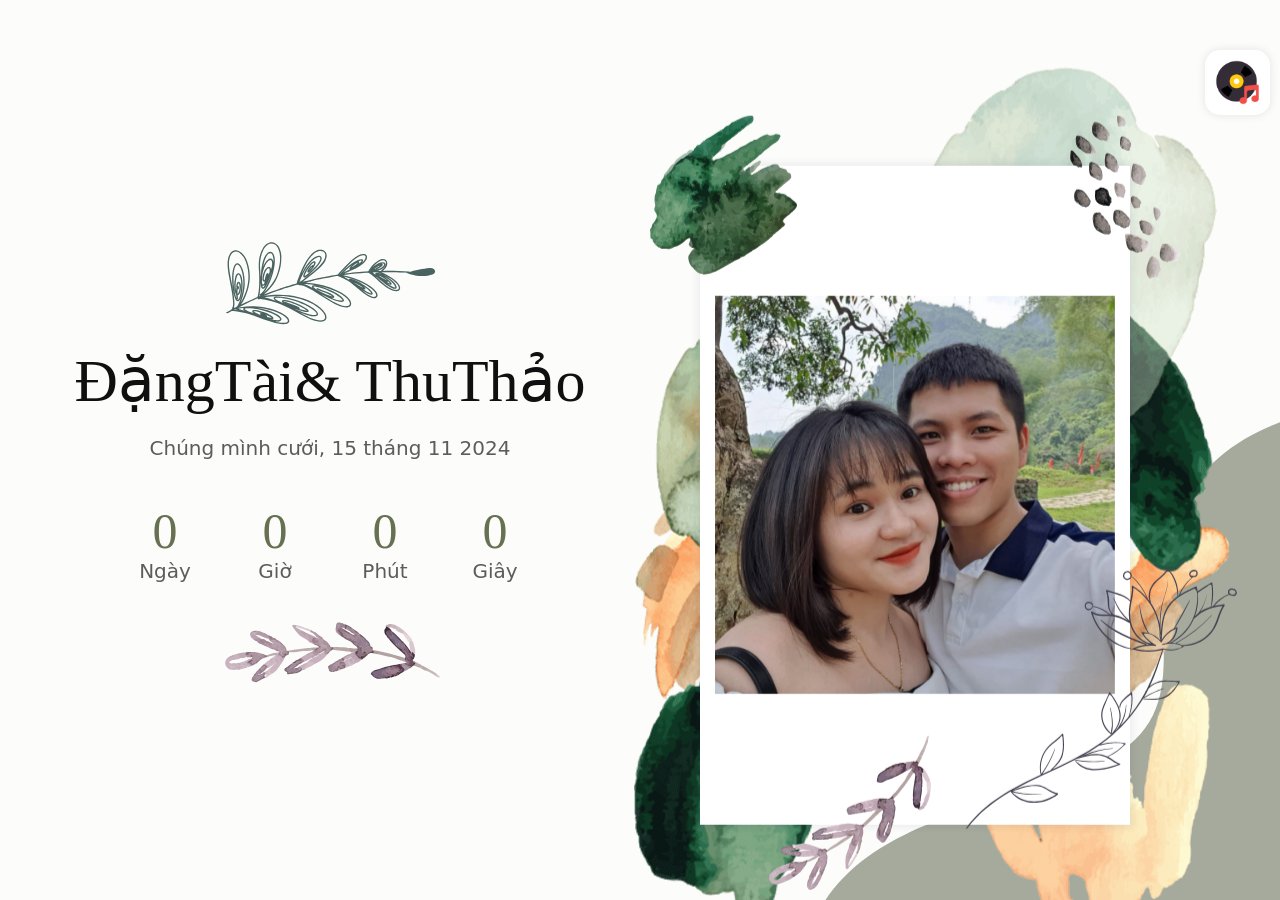
==== commit a5f0fac5: "update code" ====
--- a/index.html
+++ b/index.html
@@ -1022,11 +1022,11 @@
         display: block;
       }
     </style>
-    <!-- <meta
+    <meta
       name="facebook-domain-verification"
       content="uel1swz0ra6li3xf54dh54crtvix6v"
-    /> -->
-    <!-- <meta name="viewport" content="width=device-width,initial-scale=1" /> -->
+    />
+    <meta name="viewport" content="width=device-width,initial-scale=1" />
     <link rel="apple-touch-icon" href="https://vesey.vn/apple-touch-icon.png" />
     <link
       rel="icon"
@@ -1044,16 +1044,20 @@
     <title>
       Đức @ Tài | Thiệp cưới online | Tạo thiệp cưới điện tử | vesey.vn
     </title>
-    <!-- <meta name="robots" content="index,follow" />
+    <meta name="robots" content="index,follow" />
     <meta name="description" content="Chúng mình cưới - 10/10/2024 00:03" />
     <meta property="og:title" content="Đức @ Tài" />
     <meta
       property="og:description"
       content="Chúng mình cưới - 10/10/2024 00:03"
     />
+    <meta
+      property="og:image"
+      content="https://vs-photo.s3.ap-southeast-1.amazonaws.com/9d6079f4-29db-4184-a41d-eb20b71d6522/67238bfda89371730382845.png"
+    />
     <meta property="og:locale" content="vi-VN" />
     <meta property="og:site_name" content="Vesey.vn" />
-    <meta name="next-head-count" content="14" /> -->
+    <meta name="next-head-count" content="15" />
     <link
       data-next-font=""
       rel="preconnect"
@@ -1150,7 +1154,7 @@
           "pageProps": {
             "ogData": {
               "name": "Đức @ Tài",
-              "image": null,
+              "image": "https://vs-photo.s3.ap-southeast-1.amazonaws.com/9d6079f4-29db-4184-a41d-eb20b71d6522/67238bfda89371730382845.png",
               "description": "Chúng mình cưới - 10/10/2024 00:03"
             }
           },
